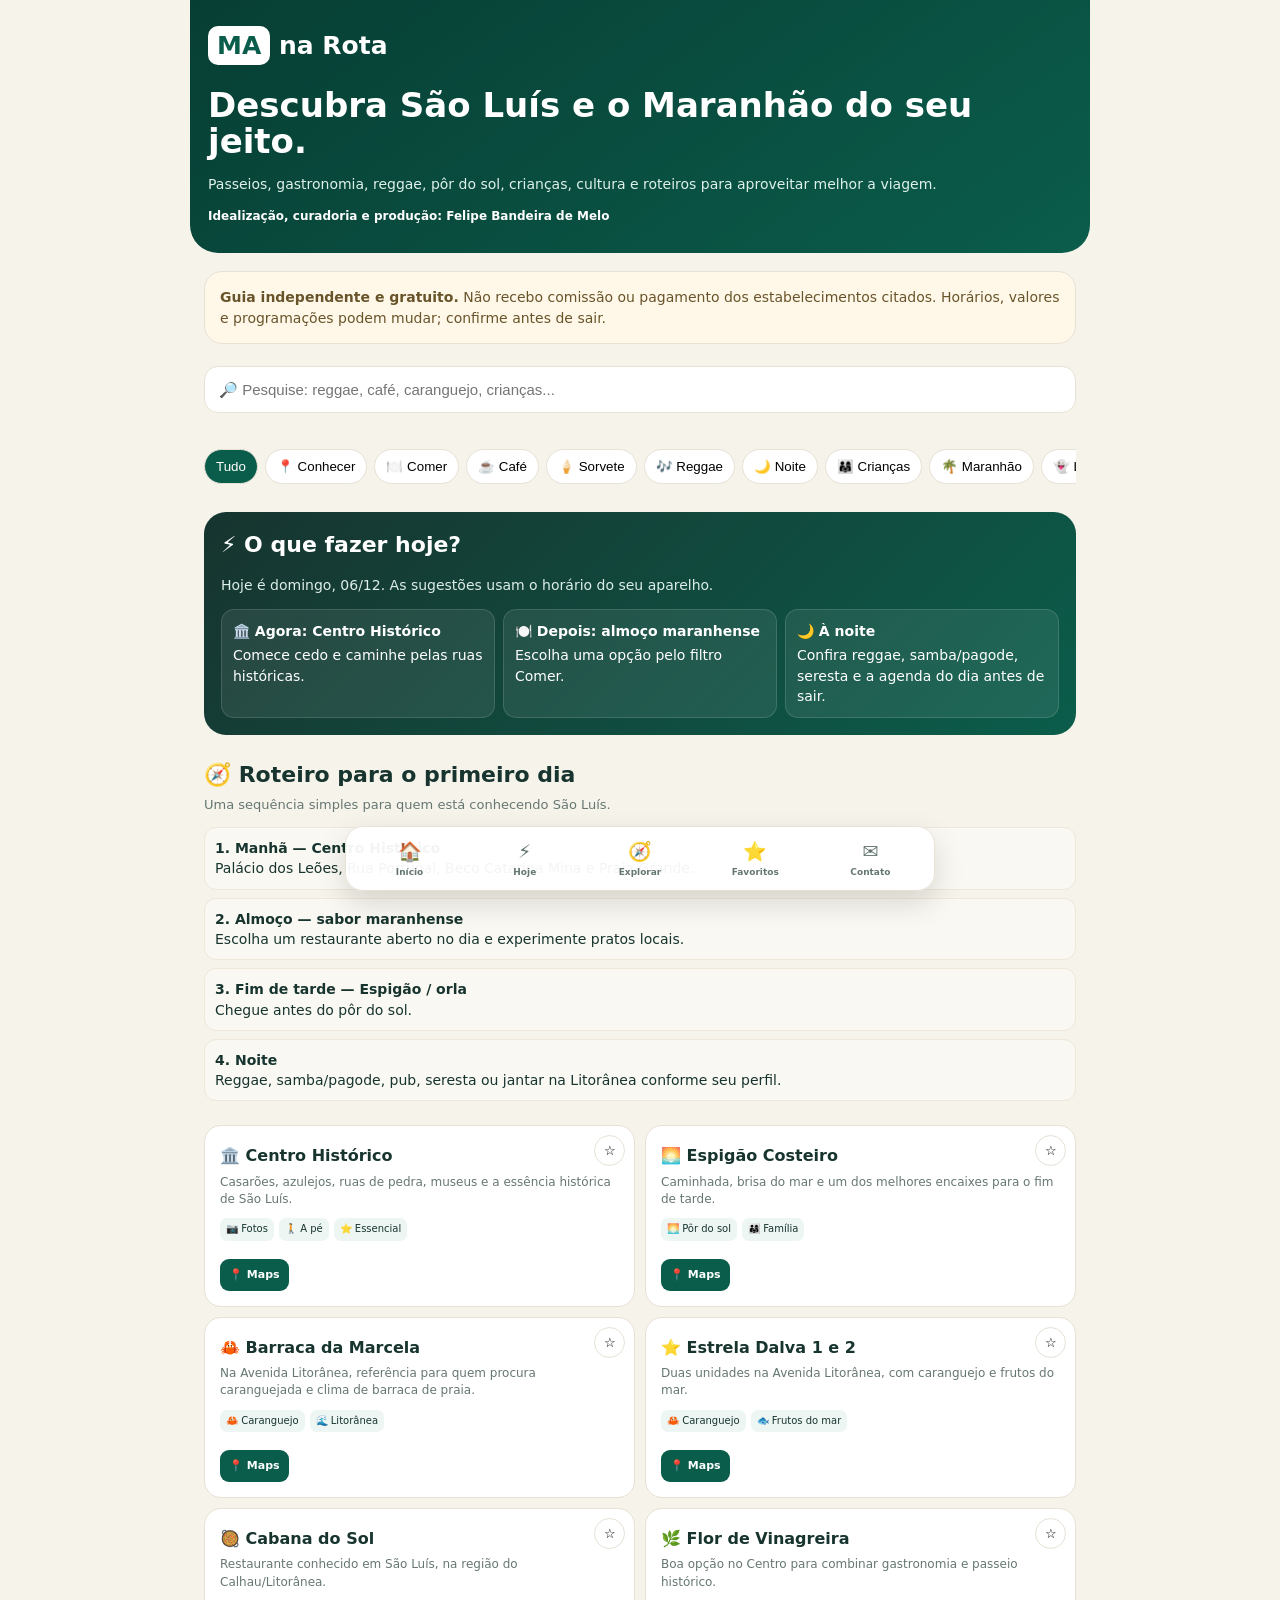
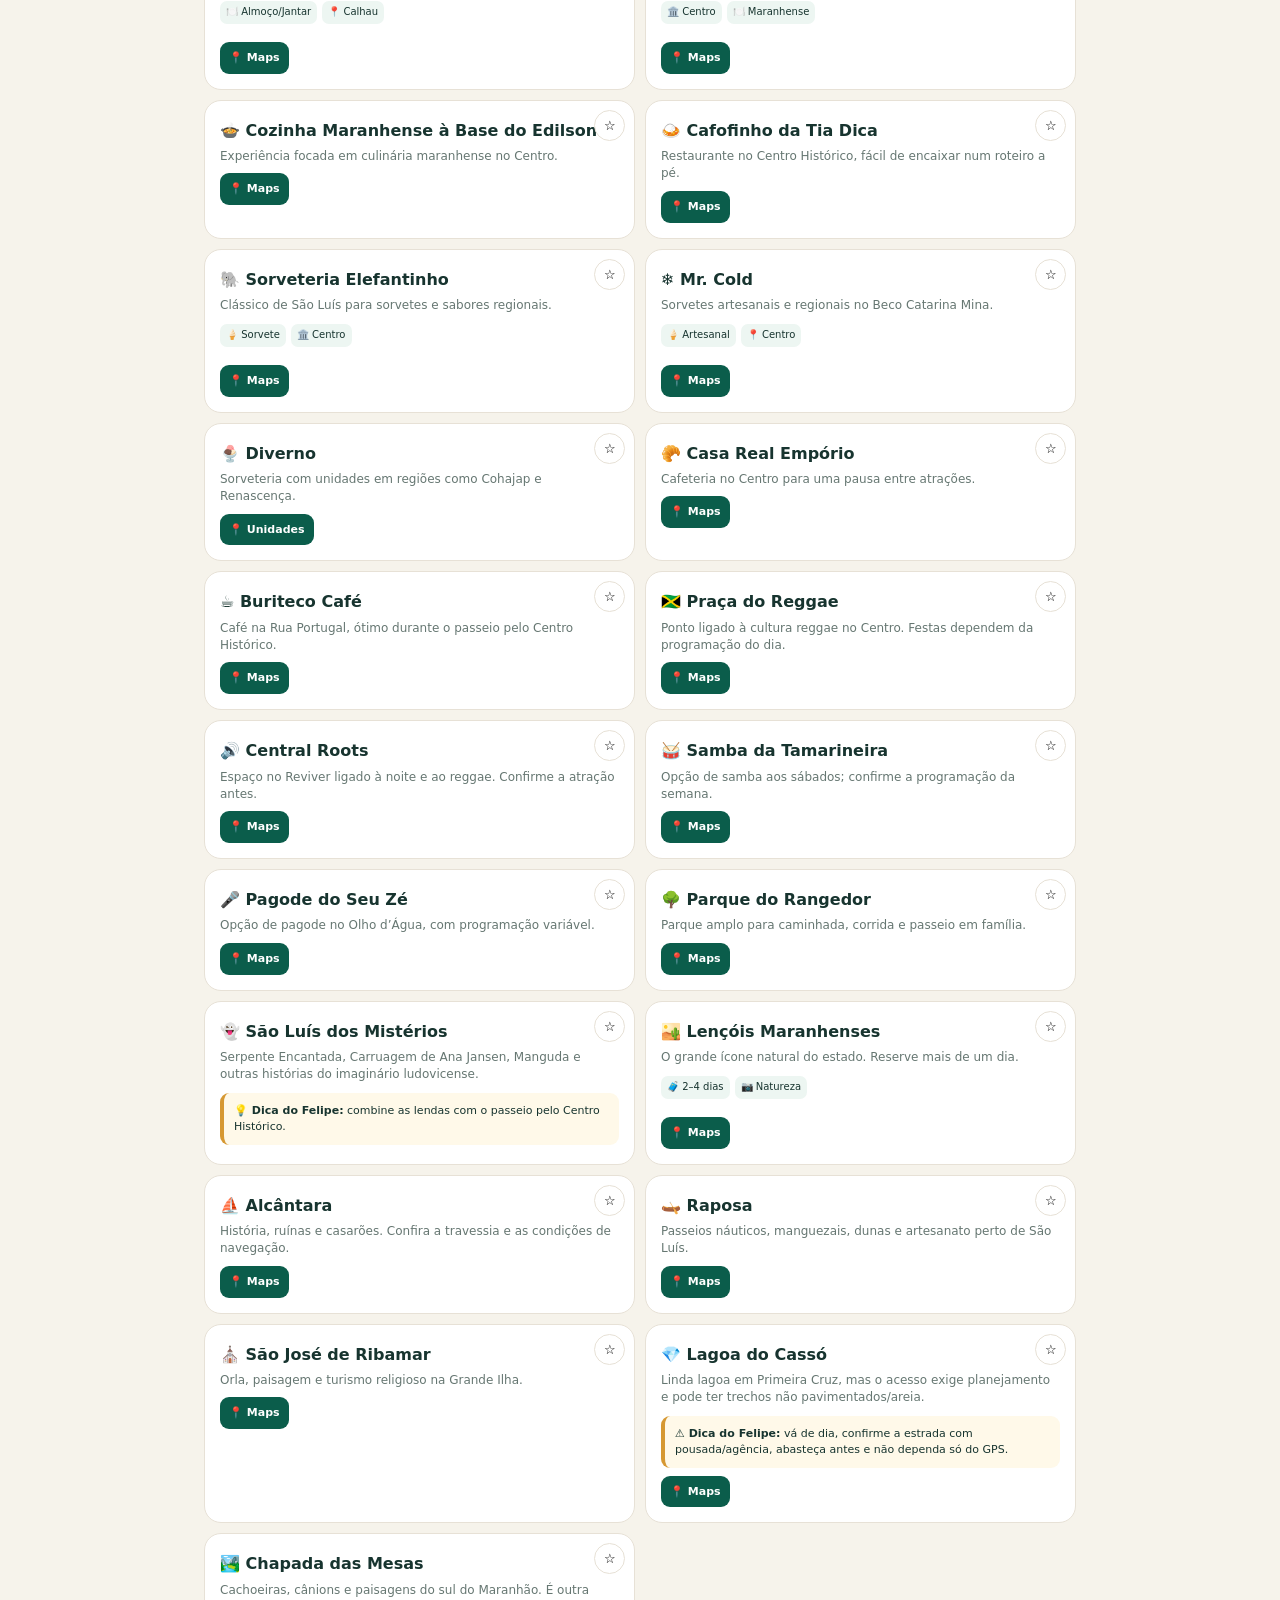
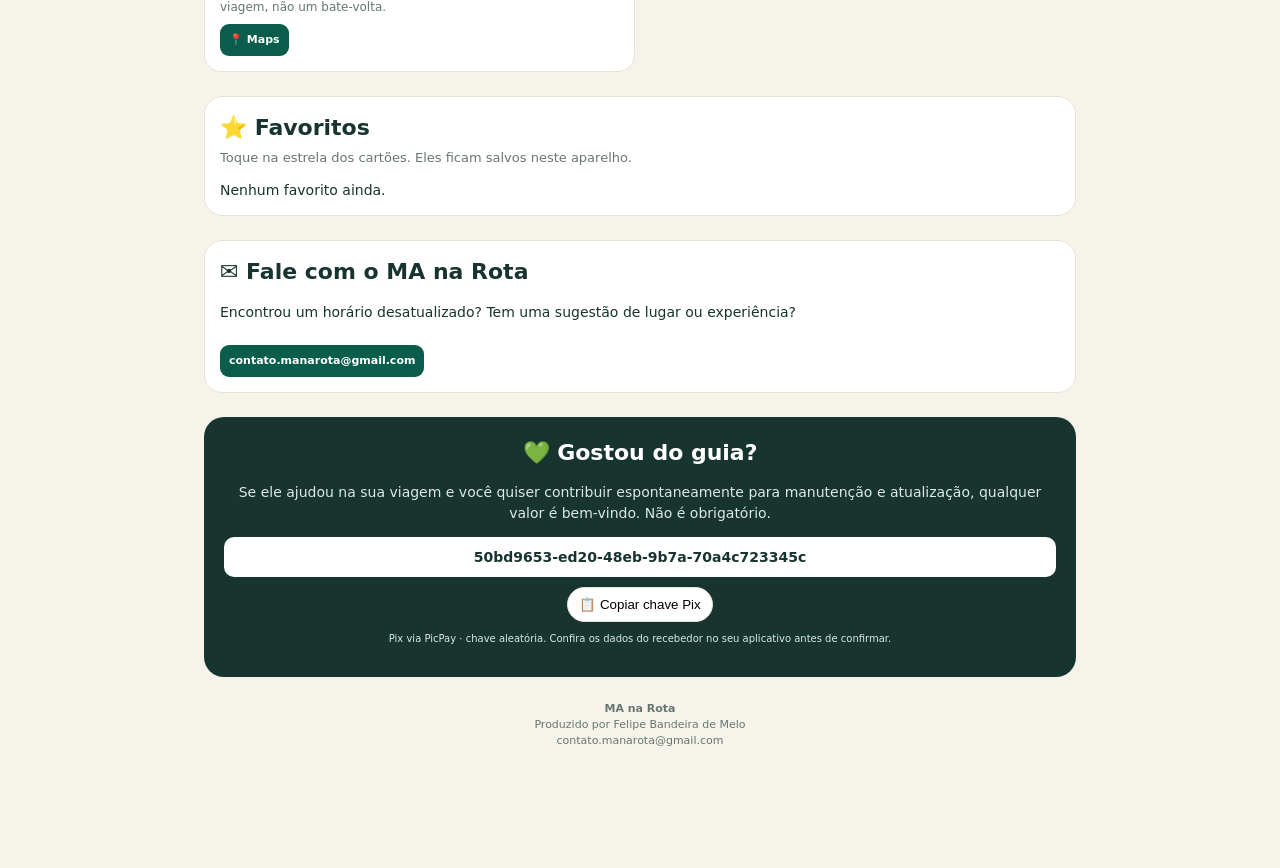
==== index.html @ 36d4ab42 "Publica MA na Rota online" ====
<!doctype html><html lang="pt-BR"><head><meta charset="utf-8"><meta name="viewport" content="width=device-width,initial-scale=1,viewport-fit=cover"><meta name="theme-color" content="#0b5d4b"><title>MA na Rota — São Luís & Maranhão</title><style>:root{--g:#0b5d4b;--d:#17342f;--bg:#f6f3eb;--c:#fff;--m:#667772;--l:#e7e1d6;--a:#d69832}*{box-sizing:border-box}html{scroll-behavior:smooth}body{margin:0;background:var(--bg);color:var(--d);font:14px/1.45 system-ui,-apple-system,Segoe UI,Arial}.w{max-width:900px;margin:auto;padding:0 14px 95px}.hero{margin:0 -14px 18px;padding:28px 18px;color:#fff;background:linear-gradient(145deg,#073e34,var(--g));border-radius:0 0 28px 28px}.logo{font-size:25px;font-weight:900}.logo b{background:#fff;color:var(--g);padding:5px 9px;border-radius:10px}.hero h1{font-size:34px;line-height:1.05;margin:24px 0 9px}.hero p{color:#dff1eb}.by{font-size:12px;margin-top:13px}.notice,.box{background:#fff;border:1px solid var(--l);border-radius:18px;padding:15px;margin:14px 0}.notice{background:#fff8e8;color:#68542a}.search{position:sticky;top:0;z-index:5;background:#f6f3ebed;padding:8px 0;backdrop-filter:blur(8px)}input{width:100%;padding:14px;border:1px solid var(--l);border-radius:14px;font-size:15px}.chips{display:flex;gap:7px;overflow:auto;padding:4px 0}.chip{border:1px solid var(--l);background:#fff;padding:9px 11px;border-radius:999px;white-space:nowrap}.chip.on{background:var(--g);color:#fff}.sec{margin:24px 0}.sec h2{margin:0 0 5px;font-size:22px}.sub{color:var(--m);font-size:13px;margin:0 0 12px}.grid{display:grid;grid-template-columns:repeat(2,1fr);gap:10px}.card{background:#fff;border:1px solid var(--l);border-radius:17px;padding:15px;position:relative}.card h3{font-size:16px;margin:3px 0 6px}.card p{color:var(--m);font-size:12px;margin:0}.meta{display:flex;gap:5px;flex-wrap:wrap;margin:10px 0}.meta span{font-size:10px;background:#edf6f2;padding:4px 6px;border-radius:7px}.btn{display:inline-block;background:var(--g);color:#fff;text-decoration:none;padding:8px 9px;border-radius:9px;font-size:11px;font-weight:800;margin-top:8px}.tip{border-left:4px solid var(--a);background:#fff9e9;padding:10px;border-radius:9px;font-size:11px;margin-top:9px}.today{background:linear-gradient(135deg,var(--d),var(--g));color:#fff;border-radius:22px;padding:17px}.today p{color:#dceee8}.now{display:grid;grid-template-columns:repeat(3,1fr);gap:8px}.now div{background:#ffffff14;border:1px solid #ffffff22;border-radius:13px;padding:11px}.now b{display:block;margin-bottom:4px}.route{display:grid;gap:8px}.step{background:#faf8f2;border:1px solid #eee7da;border-radius:12px;padding:10px}.fav{position:absolute;right:9px;top:9px;border:1px solid var(--l);background:#fff;border-radius:50%;width:31px;height:31px}.support{background:var(--d);color:#fff;border-radius:20px;padding:20px;text-align:center}.support p{color:#dce9e5}.pix{background:#fff;color:var(--d);padding:10px;border-radius:10px;word-break:break-all;font-weight:800}.nav{position:fixed;z-index:20;bottom:9px;left:50%;transform:translateX(-50%);width:min(94%,590px);display:grid;grid-template-columns:repeat(5,1fr);background:#fffffff2;border:1px solid var(--l);border-radius:18px;padding:6px;box-shadow:0 12px 30px #0002}.nav a{text-align:center;text-decoration:none;color:var(--m);font-size:9px;font-weight:800;padding:5px}.nav b{display:block;font-size:19px}.hide{display:none!important}@media(max-width:650px){.grid,.now{grid-template-columns:1fr}.hero h1{font-size:30px}}</style></head><body><div class="w"><header class="hero" id="inicio"><div class="logo"><b>MA</b> na Rota</div><h1>Descubra São Luís e o Maranhão do seu jeito.</h1><p>Passeios, gastronomia, reggae, pôr do sol, crianças, cultura e roteiros para aproveitar melhor a viagem.</p><div class="by"><strong>Idealização, curadoria e produção: Felipe Bandeira de Melo</strong></div></header><div class="notice"><strong>Guia independente e gratuito.</strong> Não recebo comissão ou pagamento dos estabelecimentos citados. Horários, valores e programações podem mudar; confirme antes de sair.</div><div class="search"><input id="q" placeholder="🔎 Pesquise: reggae, café, caranguejo, crianças..."></div><section class="sec"><div class="chips" id="chips"><button class="chip on" data-f="all">Tudo</button><button class="chip" data-f="turismo">📍 Conhecer</button><button class="chip" data-f="comer">🍽️ Comer</button><button class="chip" data-f="cafe">☕ Café</button><button class="chip" data-f="sorvete">🍦 Sorvete</button><button class="chip" data-f="reggae">🎶 Reggae</button><button class="chip" data-f="noite">🌙 Noite</button><button class="chip" data-f="criancas">👨‍👩‍👧 Crianças</button><button class="chip" data-f="maranhao">🌴 Maranhão</button><button class="chip" data-f="lendas">👻 Lendas</button></div></section><section class="sec today" id="hoje"><h2>⚡ O que fazer hoje?</h2><p id="todayText"></p><div class="now"><div><b id="n1"></b><span id="t1"></span></div><div><b id="n2"></b><span id="t2"></span></div><div><b>🌙 À noite</b><span>Confira reggae, samba/pagode, seresta e a agenda do dia antes de sair.</span></div></div></section><section class="sec" id="roteiros"><h2>🧭 Roteiro para o primeiro dia</h2><p class="sub">Uma sequência simples para quem está conhecendo São Luís.</p><div class="route"><div class="step"><b>1. Manhã — Centro Histórico</b><br>Palácio dos Leões, Rua Portugal, Beco Catarina Mina e Praia Grande.</div><div class="step"><b>2. Almoço — sabor maranhense</b><br>Escolha um restaurante aberto no dia e experimente pratos locais.</div><div class="step"><b>3. Fim de tarde — Espigão / orla</b><br>Chegue antes do pôr do sol.</div><div class="step"><b>4. Noite</b><br>Reggae, samba/pagode, pub, seresta ou jantar na Litorânea conforme seu perfil.</div></div></section><main class="grid" id="cards"><article class="card item" data-tags="turismo centro historia cultura"><button class="fav">☆</button><h3>🏛️ Centro Histórico</h3><p>Casarões, azulejos, ruas de pedra, museus e a essência histórica de São Luís.</p><div class="meta"><span>📷 Fotos</span><span>🚶 A pé</span><span>⭐ Essencial</span></div><a class="btn" href="https://www.google.com/maps/search/?api=1&query=Centro+Historico+Sao+Luis+MA" target="_blank">📍 Maps</a></article><article class="card item" data-tags="turismo por-do-sol criancas"><button class="fav">☆</button><h3>🌅 Espigão Costeiro</h3><p>Caminhada, brisa do mar e um dos melhores encaixes para o fim de tarde.</p><div class="meta"><span>🌅 Pôr do sol</span><span>👨‍👩‍👧 Família</span></div><a class="btn" href="https://www.google.com/maps/search/?api=1&query=Espigao+Costeiro+Sao+Luis+MA" target="_blank">📍 Maps</a></article><article class="card item" data-tags="comer caranguejo"><button class="fav">☆</button><h3>🦀 Barraca da Marcela</h3><p>Na Avenida Litorânea, referência para quem procura caranguejada e clima de barraca de praia.</p><div class="meta"><span>🦀 Caranguejo</span><span>🌊 Litorânea</span></div><a class="btn" href="https://www.google.com/maps/search/?api=1&query=Barraca+da+Marcela+Sao+Luis+MA" target="_blank">📍 Maps</a></article><article class="card item" data-tags="comer caranguejo"><button class="fav">☆</button><h3>⭐ Estrela Dalva 1 e 2</h3><p>Duas unidades na Avenida Litorânea, com caranguejo e frutos do mar.</p><div class="meta"><span>🦀 Caranguejo</span><span>🐟 Frutos do mar</span></div><a class="btn" href="https://www.google.com/maps/search/?api=1&query=Estrela+Dalva+Avenida+Litoranea+Sao+Luis+MA" target="_blank">📍 Maps</a></article><article class="card item" data-tags="comer restaurante"><button class="fav">☆</button><h3>🥘 Cabana do Sol</h3><p>Restaurante conhecido em São Luís, na região do Calhau/Litorânea.</p><div class="meta"><span>🍽️ Almoço/Jantar</span><span>📍 Calhau</span></div><a class="btn" href="https://www.google.com/maps/search/?api=1&query=Cabana+do+Sol+Sao+Luis+MA" target="_blank">📍 Maps</a></article><article class="card item" data-tags="comer restaurante centro"><button class="fav">☆</button><h3>🌿 Flor de Vinagreira</h3><p>Boa opção no Centro para combinar gastronomia e passeio histórico.</p><div class="meta"><span>🏛️ Centro</span><span>🍽️ Maranhense</span></div><a class="btn" href="https://www.google.com/maps/search/?api=1&query=Flor+de+Vinagreira+Sao+Luis+MA" target="_blank">📍 Maps</a></article><article class="card item" data-tags="comer restaurante centro"><button class="fav">☆</button><h3>🍲 Cozinha Maranhense à Base do Edilson</h3><p>Experiência focada em culinária maranhense no Centro.</p><a class="btn" href="https://www.google.com/maps/search/?api=1&query=Cozinha+Maranhense+a+Base+do+Edilson+Sao+Luis" target="_blank">📍 Maps</a></article><article class="card item" data-tags="comer restaurante centro"><button class="fav">☆</button><h3>🍛 Cafofinho da Tia Dica</h3><p>Restaurante no Centro Histórico, fácil de encaixar num roteiro a pé.</p><a class="btn" href="https://www.google.com/maps/search/?api=1&query=Cafofinho+da+Tia+Dica+Sao+Luis" target="_blank">📍 Maps</a></article><article class="card item" data-tags="sorvete comer centro"><button class="fav">☆</button><h3>🐘 Sorveteria Elefantinho</h3><p>Clássico de São Luís para sorvetes e sabores regionais.</p><div class="meta"><span>🍦 Sorvete</span><span>🏛️ Centro</span></div><a class="btn" href="https://www.google.com/maps/search/?api=1&query=Sorveteria+Elefantinho+Sao+Luis+MA" target="_blank">📍 Maps</a></article><article class="card item" data-tags="sorvete comer centro"><button class="fav">☆</button><h3>❄️ Mr. Cold</h3><p>Sorvetes artesanais e regionais no Beco Catarina Mina.</p><div class="meta"><span>🍦 Artesanal</span><span>📍 Centro</span></div><a class="btn" href="https://www.google.com/maps/search/?api=1&query=Mr+Cold+Beco+Catarina+Mina+Sao+Luis" target="_blank">📍 Maps</a></article><article class="card item" data-tags="sorvete comer"><button class="fav">☆</button><h3>🍨 Diverno</h3><p>Sorveteria com unidades em regiões como Cohajap e Renascença.</p><a class="btn" href="https://www.google.com/maps/search/?api=1&query=Diverno+Sorveteria+Sao+Luis+MA" target="_blank">📍 Unidades</a></article><article class="card item" data-tags="cafe comer centro"><button class="fav">☆</button><h3>🥐 Casa Real Empório</h3><p>Cafeteria no Centro para uma pausa entre atrações.</p><a class="btn" href="https://www.google.com/maps/search/?api=1&query=Casa+Real+Emporio+Sao+Luis+MA" target="_blank">📍 Maps</a></article><article class="card item" data-tags="cafe comer centro"><button class="fav">☆</button><h3>☕ Buriteco Café</h3><p>Café na Rua Portugal, ótimo durante o passeio pelo Centro Histórico.</p><a class="btn" href="https://www.google.com/maps/search/?api=1&query=Buriteco+Cafe+Sao+Luis+MA" target="_blank">📍 Maps</a></article><article class="card item" data-tags="reggae noite centro"><button class="fav">☆</button><h3>🇯🇲 Praça do Reggae</h3><p>Ponto ligado à cultura reggae no Centro. Festas dependem da programação do dia.</p><a class="btn" href="https://www.google.com/maps/search/?api=1&query=Praca+do+Reggae+Sao+Luis+MA" target="_blank">📍 Maps</a></article><article class="card item" data-tags="reggae noite"><button class="fav">☆</button><h3>🔊 Central Roots</h3><p>Espaço no Reviver ligado à noite e ao reggae. Confirme a atração antes.</p><a class="btn" href="https://www.google.com/maps/search/?api=1&query=Central+Roots+Sao+Luis+MA" target="_blank">📍 Maps</a></article><article class="card item" data-tags="noite samba pagode"><button class="fav">☆</button><h3>🥁 Samba da Tamarineira</h3><p>Opção de samba aos sábados; confirme a programação da semana.</p><a class="btn" href="https://www.google.com/maps/search/?api=1&query=Samba+da+Tamarineira+Sao+Luis" target="_blank">📍 Maps</a></article><article class="card item" data-tags="noite pagode"><button class="fav">☆</button><h3>🎤 Pagode do Seu Zé</h3><p>Opção de pagode no Olho d’Água, com programação variável.</p><a class="btn" href="https://www.google.com/maps/search/?api=1&query=Pagode+do+Seu+Ze+Sao+Luis+MA" target="_blank">📍 Maps</a></article><article class="card item" data-tags="criancas turismo"><button class="fav">☆</button><h3>🌳 Parque do Rangedor</h3><p>Parque amplo para caminhada, corrida e passeio em família.</p><a class="btn" href="https://www.google.com/maps/search/?api=1&query=Parque+do+Rangedor+Sao+Luis+MA" target="_blank">📍 Maps</a></article><article class="card item" data-tags="lendas turismo"><button class="fav">☆</button><h3>👻 São Luís dos Mistérios</h3><p>Serpente Encantada, Carruagem de Ana Jansen, Manguda e outras histórias do imaginário ludovicense.</p><div class="tip"><b>💡 Dica do Felipe:</b> combine as lendas com o passeio pelo Centro Histórico.</div></article><article class="card item" data-tags="maranhao"><button class="fav">☆</button><h3>🏜️ Lençóis Maranhenses</h3><p>O grande ícone natural do estado. Reserve mais de um dia.</p><div class="meta"><span>🧳 2–4 dias</span><span>📷 Natureza</span></div><a class="btn" href="https://www.google.com/maps/search/?api=1&query=Parque+Nacional+dos+Lencois+Maranhenses" target="_blank">📍 Maps</a></article><article class="card item" data-tags="maranhao"><button class="fav">☆</button><h3>⛵ Alcântara</h3><p>História, ruínas e casarões. Confira a travessia e as condições de navegação.</p><a class="btn" href="https://www.google.com/maps/search/?api=1&query=Alcantara+Maranhao" target="_blank">📍 Maps</a></article><article class="card item" data-tags="maranhao"><button class="fav">☆</button><h3>🛶 Raposa</h3><p>Passeios náuticos, manguezais, dunas e artesanato perto de São Luís.</p><a class="btn" href="https://www.google.com/maps/search/?api=1&query=Raposa+Maranhao" target="_blank">📍 Maps</a></article><article class="card item" data-tags="maranhao"><button class="fav">☆</button><h3>⛪ São José de Ribamar</h3><p>Orla, paisagem e turismo religioso na Grande Ilha.</p><a class="btn" href="https://www.google.com/maps/search/?api=1&query=Sao+Jose+de+Ribamar+MA" target="_blank">📍 Maps</a></article><article class="card item" data-tags="maranhao"><button class="fav">☆</button><h3>💎 Lagoa do Cassó</h3><p>Linda lagoa em Primeira Cruz, mas o acesso exige planejamento e pode ter trechos não pavimentados/areia.</p><div class="tip"><b>⚠️ Dica do Felipe:</b> vá de dia, confirme a estrada com pousada/agência, abasteça antes e não dependa só do GPS.</div><a class="btn" href="https://www.google.com/maps/search/?api=1&query=Lagoa+do+Casso+Primeira+Cruz+Maranhao" target="_blank">📍 Maps</a></article><article class="card item" data-tags="maranhao"><button class="fav">☆</button><h3>🏞️ Chapada das Mesas</h3><p>Cachoeiras, cânions e paisagens do sul do Maranhão. É outra viagem, não um bate-volta.</p><a class="btn" href="https://www.google.com/maps/search/?api=1&query=Chapada+das+Mesas+Maranhao" target="_blank">📍 Maps</a></article></main><section class="sec" id="favoritos"><div class="box"><h2>⭐ Favoritos</h2><p class="sub">Toque na estrela dos cartões. Eles ficam salvos neste aparelho.</p><div id="favList"></div></div></section><section class="sec" id="contato"><div class="box"><h2>✉️ Fale com o MA na Rota</h2><p>Encontrou um horário desatualizado? Tem uma sugestão de lugar ou experiência?</p><a class="btn" href="mailto:contato.manarota@gmail.com?subject=Sugestao%20MA%20na%20Rota">contato.manarota@gmail.com</a></div></section><section class="sec" id="apoie"><div class="support"><h2>💚 Gostou do guia?</h2><p>Se ele ajudou na sua viagem e você quiser contribuir espontaneamente para manutenção e atualização, qualquer valor é bem-vindo. Não é obrigatório.</p><div class="pix" id="pix">50bd9653-ed20-48eb-9b7a-70a4c723345c</div><button class="chip" id="copy" style="margin-top:10px">📋 Copiar chave Pix</button><p style="font-size:10px">Pix via PicPay · chave aleatória. Confira os dados do recebedor no seu aplicativo antes de confirmar.</p></div></section><footer class="sec" style="text-align:center;color:var(--m);font-size:11px"><strong>MA na Rota</strong><br>Produzido por Felipe Bandeira de Melo<br>contato.manarota@gmail.com</footer></div><nav class="nav"><a href="#inicio"><b>🏠</b>Início</a><a href="#hoje"><b>⚡</b>Hoje</a><a href="#cards"><b>🧭</b>Explorar</a><a href="#favoritos"><b>⭐</b>Favoritos</a><a href="#contato"><b>✉️</b>Contato</a></nav><script>const cards=[...document.querySelectorAll('.item')],q=document.getElementById('q'),chips=[...document.querySelectorAll('.chip[data-f]')];let f='all';const norm=s=>(s||'').normalize('NFD').replace(/[\u0300-\u036f]/g,'').toLowerCase();function filter(){let x=norm(q.value);cards.forEach(c=>c.classList.toggle('hide',!( (!x||norm(c.innerText+' '+c.dataset.tags).includes(x))&&(f==='all'||norm(c.dataset.tags).includes(norm(f))) )))}q.oninput=filter;chips.forEach(b=>b.onclick=()=>{chips.forEach(x=>x.classList.remove('on'));b.classList.add('on');f=b.dataset.f;filter()});const d=new Date(),h=d.getHours();document.getElementById('todayText').textContent='Hoje é '+d.toLocaleDateString('pt-BR',{weekday:'long',day:'2-digit',month:'2-digit'})+'. As sugestões usam o horário do seu aparelho.';let a,b,c,e;if(h<12){a='🏛️ Agora: Centro Histórico';b='Comece cedo e caminhe pelas ruas históricas.';c='🍽️ Depois: almoço maranhense';e='Escolha uma opção pelo filtro Comer.'}else if(h<17){a='🍽️ Agora: sabores do Maranhão';b='Almoço, café ou sorvete antes do fim de tarde.';c='🌅 Depois: pôr do sol';e='Espigão e orla são boas escolhas.'}else{a='🌅 Agora: fim de tarde';b='Pôr do sol e caminhada antes do jantar.';c='🌙 Depois: noite';e='Confira reggae, samba, seresta ou jantar.'}n1.textContent=a;t1.textContent=b;n2.textContent=c;t2.textContent=e;const KEY='manarota-favs';function favs(){try{return JSON.parse(localStorage.getItem(KEY)||'[]')}catch(e){return[]}}function render(){let fs=favs();cards.forEach(c=>{let n=c.querySelector('h3').textContent,bt=c.querySelector('.fav');bt.textContent=fs.includes(n)?'★':'☆';bt.onclick=()=>{let z=favs();z=z.includes(n)?z.filter(x=>x!==n):[...z,n];localStorage.setItem(KEY,JSON.stringify(z));render()}});favList.innerHTML=fs.length?fs.map(x=>'<div class="step">⭐ '+x+'</div>').join(''):'Nenhum favorito ainda.'}render();copy.onclick=async()=>{try{await navigator.clipboard.writeText(pix.textContent);copy.textContent='✅ Chave copiada';setTimeout(()=>copy.textContent='📋 Copiar chave Pix',1500)}catch(e){prompt('Copie a chave:',pix.textContent)}};</script></body></html>
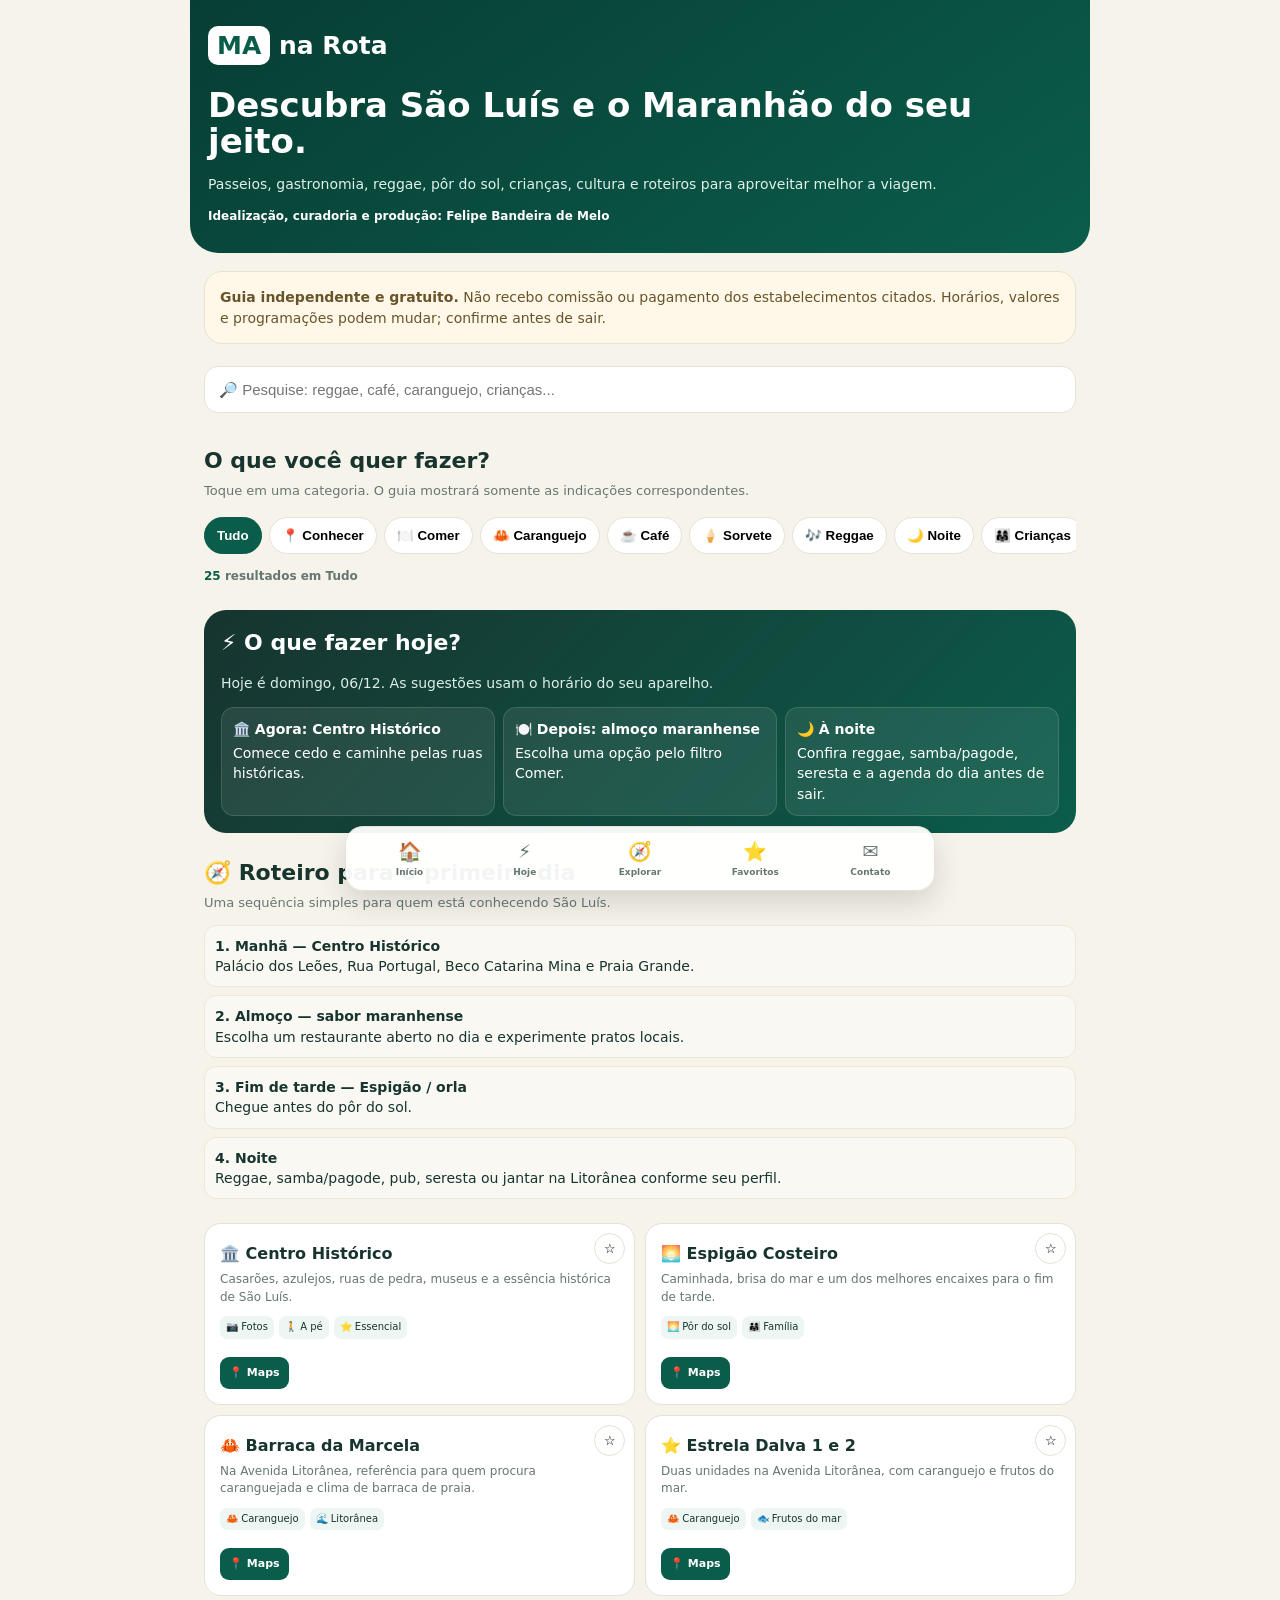
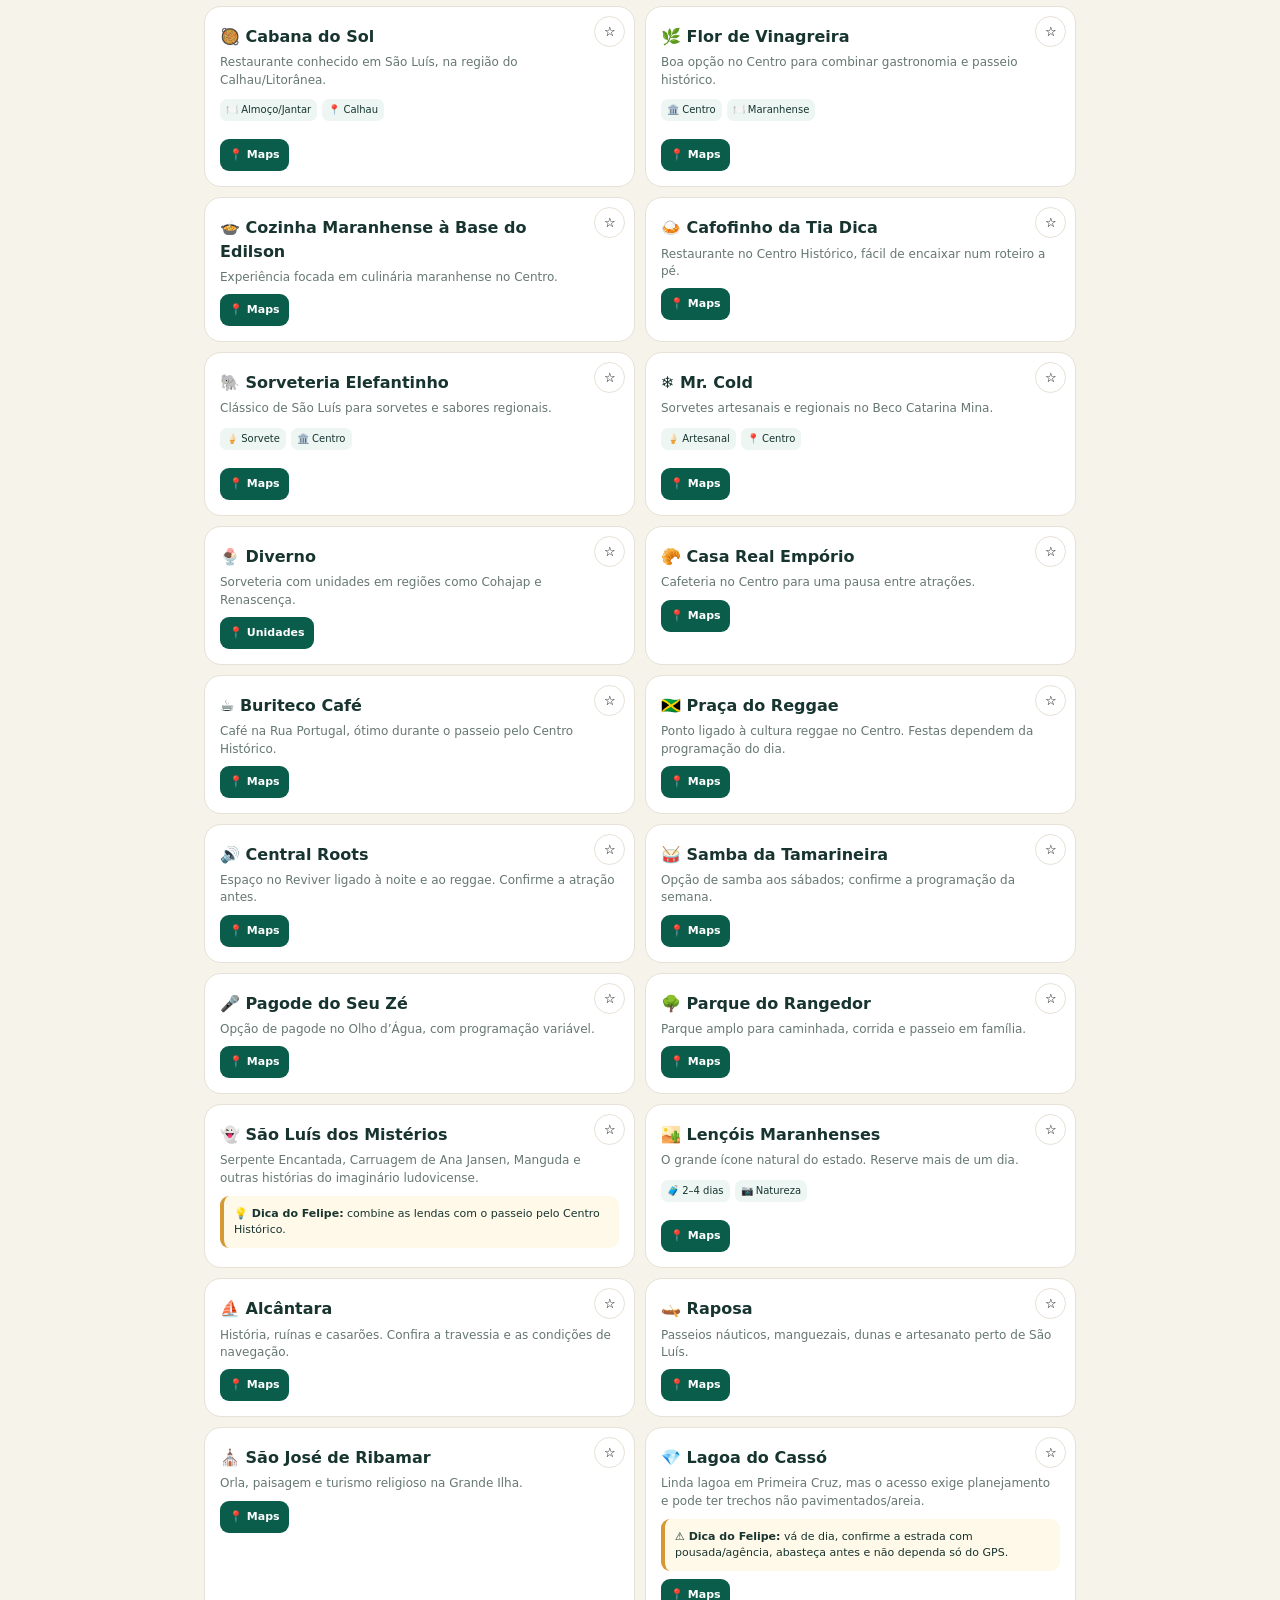
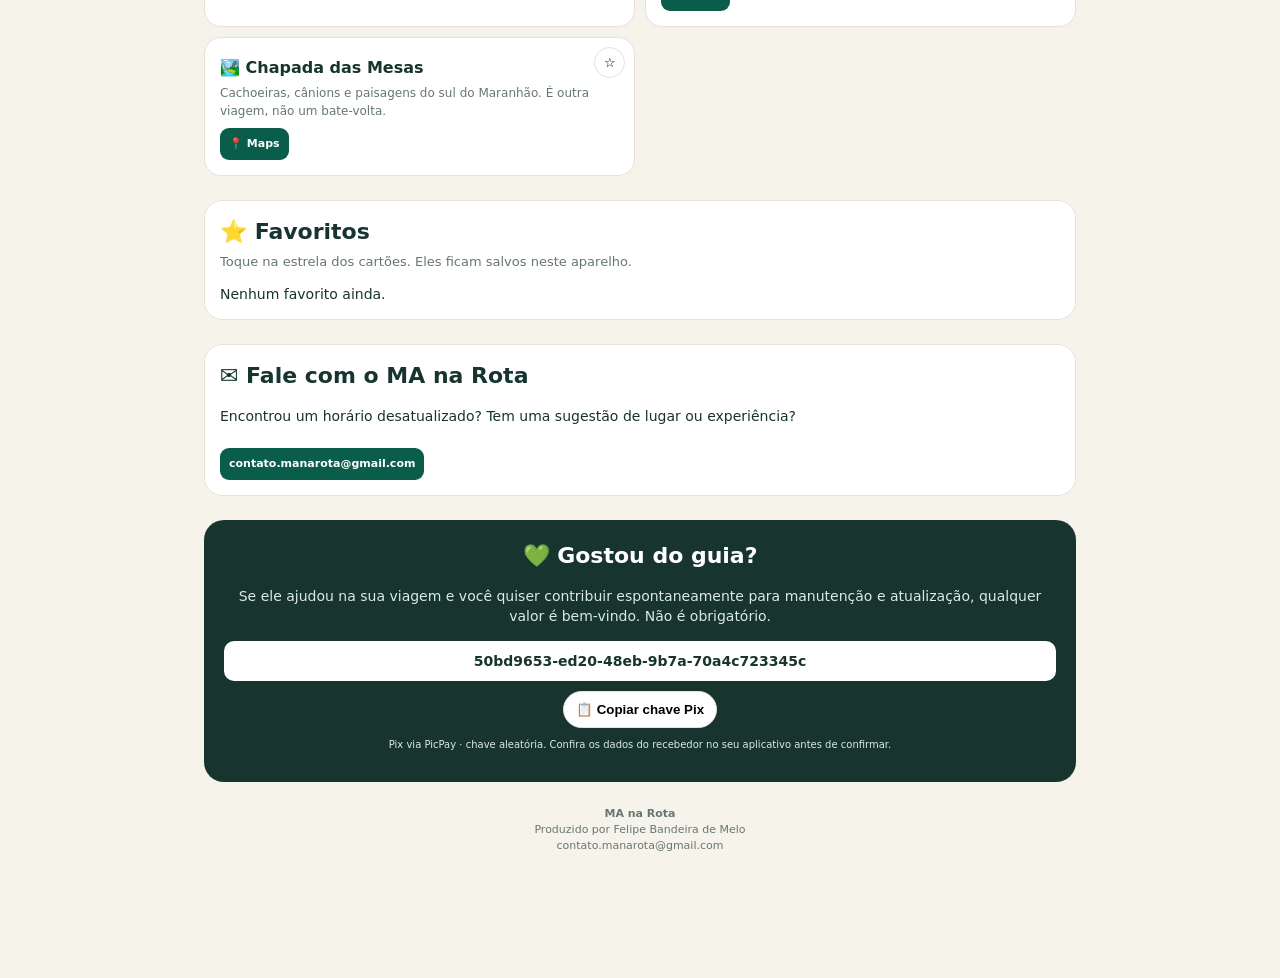
==== commit dfa2484f: "Corrige filtros e interação das categorias" ====
--- a/index.html
+++ b/index.html
@@ -1 +1 @@
-<!doctype html><html lang="pt-BR"><head><meta charset="utf-8"><meta name="viewport" content="width=device-width,initial-scale=1,viewport-fit=cover"><meta name="theme-color" content="#0b5d4b"><title>MA na Rota — São Luís & Maranhão</title><style>:root{--g:#0b5d4b;--d:#17342f;--bg:#f6f3eb;--c:#fff;--m:#667772;--l:#e7e1d6;--a:#d69832}*{box-sizing:border-box}html{scroll-behavior:smooth}body{margin:0;background:var(--bg);color:var(--d);font:14px/1.45 system-ui,-apple-system,Segoe UI,Arial}.w{max-width:900px;margin:auto;padding:0 14px 95px}.hero{margin:0 -14px 18px;padding:28px 18px;color:#fff;background:linear-gradient(145deg,#073e34,var(--g));border-radius:0 0 28px 28px}.logo{font-size:25px;font-weight:900}.logo b{background:#fff;color:var(--g);padding:5px 9px;border-radius:10px}.hero h1{font-size:34px;line-height:1.05;margin:24px 0 9px}.hero p{color:#dff1eb}.by{font-size:12px;margin-top:13px}.notice,.box{background:#fff;border:1px solid var(--l);border-radius:18px;padding:15px;margin:14px 0}.notice{background:#fff8e8;color:#68542a}.search{position:sticky;top:0;z-index:5;background:#f6f3ebed;padding:8px 0;backdrop-filter:blur(8px)}input{width:100%;padding:14px;border:1px solid var(--l);border-radius:14px;font-size:15px}.chips{display:flex;gap:7px;overflow:auto;padding:4px 0}.chip{border:1px solid var(--l);background:#fff;padding:9px 11px;border-radius:999px;white-space:nowrap}.chip.on{background:var(--g);color:#fff}.sec{margin:24px 0}.sec h2{margin:0 0 5px;font-size:22px}.sub{color:var(--m);font-size:13px;margin:0 0 12px}.grid{display:grid;grid-template-columns:repeat(2,1fr);gap:10px}.card{background:#fff;border:1px solid var(--l);border-radius:17px;padding:15px;position:relative}.card h3{font-size:16px;margin:3px 0 6px}.card p{color:var(--m);font-size:12px;margin:0}.meta{display:flex;gap:5px;flex-wrap:wrap;margin:10px 0}.meta span{font-size:10px;background:#edf6f2;padding:4px 6px;border-radius:7px}.btn{display:inline-block;background:var(--g);color:#fff;text-decoration:none;padding:8px 9px;border-radius:9px;font-size:11px;font-weight:800;margin-top:8px}.tip{border-left:4px solid var(--a);background:#fff9e9;padding:10px;border-radius:9px;font-size:11px;margin-top:9px}.today{background:linear-gradient(135deg,var(--d),var(--g));color:#fff;border-radius:22px;padding:17px}.today p{color:#dceee8}.now{display:grid;grid-template-columns:repeat(3,1fr);gap:8px}.now div{background:#ffffff14;border:1px solid #ffffff22;border-radius:13px;padding:11px}.now b{display:block;margin-bottom:4px}.route{display:grid;gap:8px}.step{background:#faf8f2;border:1px solid #eee7da;border-radius:12px;padding:10px}.fav{position:absolute;right:9px;top:9px;border:1px solid var(--l);background:#fff;border-radius:50%;width:31px;height:31px}.support{background:var(--d);color:#fff;border-radius:20px;padding:20px;text-align:center}.support p{color:#dce9e5}.pix{background:#fff;color:var(--d);padding:10px;border-radius:10px;word-break:break-all;font-weight:800}.nav{position:fixed;z-index:20;bottom:9px;left:50%;transform:translateX(-50%);width:min(94%,590px);display:grid;grid-template-columns:repeat(5,1fr);background:#fffffff2;border:1px solid var(--l);border-radius:18px;padding:6px;box-shadow:0 12px 30px #0002}.nav a{text-align:center;text-decoration:none;color:var(--m);font-size:9px;font-weight:800;padding:5px}.nav b{display:block;font-size:19px}.hide{display:none!important}@media(max-width:650px){.grid,.now{grid-template-columns:1fr}.hero h1{font-size:30px}}</style></head><body><div class="w"><header class="hero" id="inicio"><div class="logo"><b>MA</b> na Rota</div><h1>Descubra São Luís e o Maranhão do seu jeito.</h1><p>Passeios, gastronomia, reggae, pôr do sol, crianças, cultura e roteiros para aproveitar melhor a viagem.</p><div class="by"><strong>Idealização, curadoria e produção: Felipe Bandeira de Melo</strong></div></header><div class="notice"><strong>Guia independente e gratuito.</strong> Não recebo comissão ou pagamento dos estabelecimentos citados. Horários, valores e programações podem mudar; confirme antes de sair.</div><div class="search"><input id="q" placeholder="🔎 Pesquise: reggae, café, caranguejo, crianças..."></div><section class="sec"><div class="chips" id="chips"><button class="chip on" data-f="all">Tudo</button><button class="chip" data-f="turismo">📍 Conhecer</button><button class="chip" data-f="comer">🍽️ Comer</button><button class="chip" data-f="cafe">☕ Café</button><button class="chip" data-f="sorvete">🍦 Sorvete</button><button class="chip" data-f="reggae">🎶 Reggae</button><button class="chip" data-f="noite">🌙 Noite</button><button class="chip" data-f="criancas">👨‍👩‍👧 Crianças</button><button class="chip" data-f="maranhao">🌴 Maranhão</button><button class="chip" data-f="lendas">👻 Lendas</button></div></section><section class="sec today" id="hoje"><h2>⚡ O que fazer hoje?</h2><p id="todayText"></p><div class="now"><div><b id="n1"></b><span id="t1"></span></div><div><b id="n2"></b><span id="t2"></span></div><div><b>🌙 À noite</b><span>Confira reggae, samba/pagode, seresta e a agenda do dia antes de sair.</span></div></div></section><section class="sec" id="roteiros"><h2>🧭 Roteiro para o primeiro dia</h2><p class="sub">Uma sequência simples para quem está conhecendo São Luís.</p><div class="route"><div class="step"><b>1. Manhã — Centro Histórico</b><br>Palácio dos Leões, Rua Portugal, Beco Catarina Mina e Praia Grande.</div><div class="step"><b>2. Almoço — sabor maranhense</b><br>Escolha um restaurante aberto no dia e experimente pratos locais.</div><div class="step"><b>3. Fim de tarde — Espigão / orla</b><br>Chegue antes do pôr do sol.</div><div class="step"><b>4. Noite</b><br>Reggae, samba/pagode, pub, seresta ou jantar na Litorânea conforme seu perfil.</div></div></section><main class="grid" id="cards"><article class="card item" data-tags="turismo centro historia cultura"><button class="fav">☆</button><h3>🏛️ Centro Histórico</h3><p>Casarões, azulejos, ruas de pedra, museus e a essência histórica de São Luís.</p><div class="meta"><span>📷 Fotos</span><span>🚶 A pé</span><span>⭐ Essencial</span></div><a class="btn" href="https://www.google.com/maps/search/?api=1&query=Centro+Historico+Sao+Luis+MA" target="_blank">📍 Maps</a></article><article class="card item" data-tags="turismo por-do-sol criancas"><button class="fav">☆</button><h3>🌅 Espigão Costeiro</h3><p>Caminhada, brisa do mar e um dos melhores encaixes para o fim de tarde.</p><div class="meta"><span>🌅 Pôr do sol</span><span>👨‍👩‍👧 Família</span></div><a class="btn" href="https://www.google.com/maps/search/?api=1&query=Espigao+Costeiro+Sao+Luis+MA" target="_blank">📍 Maps</a></article><article class="card item" data-tags="comer caranguejo"><button class="fav">☆</button><h3>🦀 Barraca da Marcela</h3><p>Na Avenida Litorânea, referência para quem procura caranguejada e clima de barraca de praia.</p><div class="meta"><span>🦀 Caranguejo</span><span>🌊 Litorânea</span></div><a class="btn" href="https://www.google.com/maps/search/?api=1&query=Barraca+da+Marcela+Sao+Luis+MA" target="_blank">📍 Maps</a></article><article class="card item" data-tags="comer caranguejo"><button class="fav">☆</button><h3>⭐ Estrela Dalva 1 e 2</h3><p>Duas unidades na Avenida Litorânea, com caranguejo e frutos do mar.</p><div class="meta"><span>🦀 Caranguejo</span><span>🐟 Frutos do mar</span></div><a class="btn" href="https://www.google.com/maps/search/?api=1&query=Estrela+Dalva+Avenida+Litoranea+Sao+Luis+MA" target="_blank">📍 Maps</a></article><article class="card item" data-tags="comer restaurante"><button class="fav">☆</button><h3>🥘 Cabana do Sol</h3><p>Restaurante conhecido em São Luís, na região do Calhau/Litorânea.</p><div class="meta"><span>🍽️ Almoço/Jantar</span><span>📍 Calhau</span></div><a class="btn" href="https://www.google.com/maps/search/?api=1&query=Cabana+do+Sol+Sao+Luis+MA" target="_blank">📍 Maps</a></article><article class="card item" data-tags="comer restaurante centro"><button class="fav">☆</button><h3>🌿 Flor de Vinagreira</h3><p>Boa opção no Centro para combinar gastronomia e passeio histórico.</p><div class="meta"><span>🏛️ Centro</span><span>🍽️ Maranhense</span></div><a class="btn" href="https://www.google.com/maps/search/?api=1&query=Flor+de+Vinagreira+Sao+Luis+MA" target="_blank">📍 Maps</a></article><article class="card item" data-tags="comer restaurante centro"><button class="fav">☆</button><h3>🍲 Cozinha Maranhense à Base do Edilson</h3><p>Experiência focada em culinária maranhense no Centro.</p><a class="btn" href="https://www.google.com/maps/search/?api=1&query=Cozinha+Maranhense+a+Base+do+Edilson+Sao+Luis" target="_blank">📍 Maps</a></article><article class="card item" data-tags="comer restaurante centro"><button class="fav">☆</button><h3>🍛 Cafofinho da Tia Dica</h3><p>Restaurante no Centro Histórico, fácil de encaixar num roteiro a pé.</p><a class="btn" href="https://www.google.com/maps/search/?api=1&query=Cafofinho+da+Tia+Dica+Sao+Luis" target="_blank">📍 Maps</a></article><article class="card item" data-tags="sorvete comer centro"><button class="fav">☆</button><h3>🐘 Sorveteria Elefantinho</h3><p>Clássico de São Luís para sorvetes e sabores regionais.</p><div class="meta"><span>🍦 Sorvete</span><span>🏛️ Centro</span></div><a class="btn" href="https://www.google.com/maps/search/?api=1&query=Sorveteria+Elefantinho+Sao+Luis+MA" target="_blank">📍 Maps</a></article><article class="card item" data-tags="sorvete comer centro"><button class="fav">☆</button><h3>❄️ Mr. Cold</h3><p>Sorvetes artesanais e regionais no Beco Catarina Mina.</p><div class="meta"><span>🍦 Artesanal</span><span>📍 Centro</span></div><a class="btn" href="https://www.google.com/maps/search/?api=1&query=Mr+Cold+Beco+Catarina+Mina+Sao+Luis" target="_blank">📍 Maps</a></article><article class="card item" data-tags="sorvete comer"><button class="fav">☆</button><h3>🍨 Diverno</h3><p>Sorveteria com unidades em regiões como Cohajap e Renascença.</p><a class="btn" href="https://www.google.com/maps/search/?api=1&query=Diverno+Sorveteria+Sao+Luis+MA" target="_blank">📍 Unidades</a></article><article class="card item" data-tags="cafe comer centro"><button class="fav">☆</button><h3>🥐 Casa Real Empório</h3><p>Cafeteria no Centro para uma pausa entre atrações.</p><a class="btn" href="https://www.google.com/maps/search/?api=1&query=Casa+Real+Emporio+Sao+Luis+MA" target="_blank">📍 Maps</a></article><article class="card item" data-tags="cafe comer centro"><button class="fav">☆</button><h3>☕ Buriteco Café</h3><p>Café na Rua Portugal, ótimo durante o passeio pelo Centro Histórico.</p><a class="btn" href="https://www.google.com/maps/search/?api=1&query=Buriteco+Cafe+Sao+Luis+MA" target="_blank">📍 Maps</a></article><article class="card item" data-tags="reggae noite centro"><button class="fav">☆</button><h3>🇯🇲 Praça do Reggae</h3><p>Ponto ligado à cultura reggae no Centro. Festas dependem da programação do dia.</p><a class="btn" href="https://www.google.com/maps/search/?api=1&query=Praca+do+Reggae+Sao+Luis+MA" target="_blank">📍 Maps</a></article><article class="card item" data-tags="reggae noite"><button class="fav">☆</button><h3>🔊 Central Roots</h3><p>Espaço no Reviver ligado à noite e ao reggae. Confirme a atração antes.</p><a class="btn" href="https://www.google.com/maps/search/?api=1&query=Central+Roots+Sao+Luis+MA" target="_blank">📍 Maps</a></article><article class="card item" data-tags="noite samba pagode"><button class="fav">☆</button><h3>🥁 Samba da Tamarineira</h3><p>Opção de samba aos sábados; confirme a programação da semana.</p><a class="btn" href="https://www.google.com/maps/search/?api=1&query=Samba+da+Tamarineira+Sao+Luis" target="_blank">📍 Maps</a></article><article class="card item" data-tags="noite pagode"><button class="fav">☆</button><h3>🎤 Pagode do Seu Zé</h3><p>Opção de pagode no Olho d’Água, com programação variável.</p><a class="btn" href="https://www.google.com/maps/search/?api=1&query=Pagode+do+Seu+Ze+Sao+Luis+MA" target="_blank">📍 Maps</a></article><article class="card item" data-tags="criancas turismo"><button class="fav">☆</button><h3>🌳 Parque do Rangedor</h3><p>Parque amplo para caminhada, corrida e passeio em família.</p><a class="btn" href="https://www.google.com/maps/search/?api=1&query=Parque+do+Rangedor+Sao+Luis+MA" target="_blank">📍 Maps</a></article><article class="card item" data-tags="lendas turismo"><button class="fav">☆</button><h3>👻 São Luís dos Mistérios</h3><p>Serpente Encantada, Carruagem de Ana Jansen, Manguda e outras histórias do imaginário ludovicense.</p><div class="tip"><b>💡 Dica do Felipe:</b> combine as lendas com o passeio pelo Centro Histórico.</div></article><article class="card item" data-tags="maranhao"><button class="fav">☆</button><h3>🏜️ Lençóis Maranhenses</h3><p>O grande ícone natural do estado. Reserve mais de um dia.</p><div class="meta"><span>🧳 2–4 dias</span><span>📷 Natureza</span></div><a class="btn" href="https://www.google.com/maps/search/?api=1&query=Parque+Nacional+dos+Lencois+Maranhenses" target="_blank">📍 Maps</a></article><article class="card item" data-tags="maranhao"><button class="fav">☆</button><h3>⛵ Alcântara</h3><p>História, ruínas e casarões. Confira a travessia e as condições de navegação.</p><a class="btn" href="https://www.google.com/maps/search/?api=1&query=Alcantara+Maranhao" target="_blank">📍 Maps</a></article><article class="card item" data-tags="maranhao"><button class="fav">☆</button><h3>🛶 Raposa</h3><p>Passeios náuticos, manguezais, dunas e artesanato perto de São Luís.</p><a class="btn" href="https://www.google.com/maps/search/?api=1&query=Raposa+Maranhao" target="_blank">📍 Maps</a></article><article class="card item" data-tags="maranhao"><button class="fav">☆</button><h3>⛪ São José de Ribamar</h3><p>Orla, paisagem e turismo religioso na Grande Ilha.</p><a class="btn" href="https://www.google.com/maps/search/?api=1&query=Sao+Jose+de+Ribamar+MA" target="_blank">📍 Maps</a></article><article class="card item" data-tags="maranhao"><button class="fav">☆</button><h3>💎 Lagoa do Cassó</h3><p>Linda lagoa em Primeira Cruz, mas o acesso exige planejamento e pode ter trechos não pavimentados/areia.</p><div class="tip"><b>⚠️ Dica do Felipe:</b> vá de dia, confirme a estrada com pousada/agência, abasteça antes e não dependa só do GPS.</div><a class="btn" href="https://www.google.com/maps/search/?api=1&query=Lagoa+do+Casso+Primeira+Cruz+Maranhao" target="_blank">📍 Maps</a></article><article class="card item" data-tags="maranhao"><button class="fav">☆</button><h3>🏞️ Chapada das Mesas</h3><p>Cachoeiras, cânions e paisagens do sul do Maranhão. É outra viagem, não um bate-volta.</p><a class="btn" href="https://www.google.com/maps/search/?api=1&query=Chapada+das+Mesas+Maranhao" target="_blank">📍 Maps</a></article></main><section class="sec" id="favoritos"><div class="box"><h2>⭐ Favoritos</h2><p class="sub">Toque na estrela dos cartões. Eles ficam salvos neste aparelho.</p><div id="favList"></div></div></section><section class="sec" id="contato"><div class="box"><h2>✉️ Fale com o MA na Rota</h2><p>Encontrou um horário desatualizado? Tem uma sugestão de lugar ou experiência?</p><a class="btn" href="mailto:contato.manarota@gmail.com?subject=Sugestao%20MA%20na%20Rota">contato.manarota@gmail.com</a></div></section><section class="sec" id="apoie"><div class="support"><h2>💚 Gostou do guia?</h2><p>Se ele ajudou na sua viagem e você quiser contribuir espontaneamente para manutenção e atualização, qualquer valor é bem-vindo. Não é obrigatório.</p><div class="pix" id="pix">50bd9653-ed20-48eb-9b7a-70a4c723345c</div><button class="chip" id="copy" style="margin-top:10px">📋 Copiar chave Pix</button><p style="font-size:10px">Pix via PicPay · chave aleatória. Confira os dados do recebedor no seu aplicativo antes de confirmar.</p></div></section><footer class="sec" style="text-align:center;color:var(--m);font-size:11px"><strong>MA na Rota</strong><br>Produzido por Felipe Bandeira de Melo<br>contato.manarota@gmail.com</footer></div><nav class="nav"><a href="#inicio"><b>🏠</b>Início</a><a href="#hoje"><b>⚡</b>Hoje</a><a href="#cards"><b>🧭</b>Explorar</a><a href="#favoritos"><b>⭐</b>Favoritos</a><a href="#contato"><b>✉️</b>Contato</a></nav><script>const cards=[...document.querySelectorAll('.item')],q=document.getElementById('q'),chips=[...document.querySelectorAll('.chip[data-f]')];let f='all';const norm=s=>(s||'').normalize('NFD').replace(/[\u0300-\u036f]/g,'').toLowerCase();function filter(){let x=norm(q.value);cards.forEach(c=>c.classList.toggle('hide',!( (!x||norm(c.innerText+' '+c.dataset.tags).includes(x))&&(f==='all'||norm(c.dataset.tags).includes(norm(f))) )))}q.oninput=filter;chips.forEach(b=>b.onclick=()=>{chips.forEach(x=>x.classList.remove('on'));b.classList.add('on');f=b.dataset.f;filter()});const d=new Date(),h=d.getHours();document.getElementById('todayText').textContent='Hoje é '+d.toLocaleDateString('pt-BR',{weekday:'long',day:'2-digit',month:'2-digit'})+'. As sugestões usam o horário do seu aparelho.';let a,b,c,e;if(h<12){a='🏛️ Agora: Centro Histórico';b='Comece cedo e caminhe pelas ruas históricas.';c='🍽️ Depois: almoço maranhense';e='Escolha uma opção pelo filtro Comer.'}else if(h<17){a='🍽️ Agora: sabores do Maranhão';b='Almoço, café ou sorvete antes do fim de tarde.';c='🌅 Depois: pôr do sol';e='Espigão e orla são boas escolhas.'}else{a='🌅 Agora: fim de tarde';b='Pôr do sol e caminhada antes do jantar.';c='🌙 Depois: noite';e='Confira reggae, samba, seresta ou jantar.'}n1.textContent=a;t1.textContent=b;n2.textContent=c;t2.textContent=e;const KEY='manarota-favs';function favs(){try{return JSON.parse(localStorage.getItem(KEY)||'[]')}catch(e){return[]}}function render(){let fs=favs();cards.forEach(c=>{let n=c.querySelector('h3').textContent,bt=c.querySelector('.fav');bt.textContent=fs.includes(n)?'★':'☆';bt.onclick=()=>{let z=favs();z=z.includes(n)?z.filter(x=>x!==n):[...z,n];localStorage.setItem(KEY,JSON.stringify(z));render()}});favList.innerHTML=fs.length?fs.map(x=>'<div class="step">⭐ '+x+'</div>').join(''):'Nenhum favorito ainda.'}render();copy.onclick=async()=>{try{await navigator.clipboard.writeText(pix.textContent);copy.textContent='✅ Chave copiada';setTimeout(()=>copy.textContent='📋 Copiar chave Pix',1500)}catch(e){prompt('Copie a chave:',pix.textContent)}};</script></body></html>+<!doctype html><html lang="pt-BR"><head><meta charset="utf-8"><meta name="viewport" content="width=device-width,initial-scale=1,viewport-fit=cover"><meta name="theme-color" content="#0b5d4b"><title>MA na Rota — São Luís & Maranhão</title><style>:root{--g:#0b5d4b;--d:#17342f;--bg:#f6f3eb;--m:#667772;--l:#e7e1d6;--a:#d69832}*{box-sizing:border-box}html{scroll-behavior:smooth}body{margin:0;background:var(--bg);color:var(--d);font:14px/1.45 system-ui,-apple-system,Segoe UI,Arial}.w{max-width:900px;margin:auto;padding:0 14px 100px}.hero{margin:0 -14px 18px;padding:28px 18px;color:#fff;background:linear-gradient(145deg,#073e34,var(--g));border-radius:0 0 28px 28px}.logo{font-size:25px;font-weight:900}.logo b{background:#fff;color:var(--g);padding:5px 9px;border-radius:10px}.hero h1{font-size:34px;line-height:1.05;margin:24px 0 9px}.hero p{color:#dff1eb}.by{font-size:12px;margin-top:13px}.notice,.box{background:#fff;border:1px solid var(--l);border-radius:18px;padding:15px;margin:14px 0}.notice{background:#fff8e8;color:#68542a}.search{position:sticky;top:0;z-index:5;background:#f6f3ebed;padding:8px 0;backdrop-filter:blur(8px)}input{width:100%;padding:14px;border:1px solid var(--l);border-radius:14px;font-size:15px}.chips{display:flex;gap:7px;overflow:auto;padding:4px 0 7px;scrollbar-width:none}.chip{border:1px solid var(--l);background:#fff;padding:10px 12px;border-radius:999px;white-space:nowrap;cursor:pointer;font-weight:650}.chip.on{background:var(--g);color:#fff;border-color:var(--g)}.filter-feedback{font-size:12px;color:var(--m);margin-top:7px;min-height:18px;font-weight:700}.filter-feedback strong{color:var(--g)}.sec{margin:24px 0}.sec h2{margin:0 0 5px;font-size:22px}.sub{color:var(--m);font-size:13px;margin:0 0 12px}.grid{display:grid;grid-template-columns:repeat(2,1fr);gap:10px;scroll-margin-top:85px}.card{background:#fff;border:1px solid var(--l);border-radius:17px;padding:15px;position:relative}.card h3{font-size:16px;margin:3px 0 6px;padding-right:34px}.card p{color:var(--m);font-size:12px;margin:0}.meta{display:flex;gap:5px;flex-wrap:wrap;margin:10px 0}.meta span{font-size:10px;background:#edf6f2;padding:4px 6px;border-radius:7px}.btn{display:inline-block;background:var(--g);color:#fff;text-decoration:none;padding:8px 9px;border-radius:9px;font-size:11px;font-weight:800;margin-top:8px}.tip{border-left:4px solid var(--a);background:#fff9e9;padding:10px;border-radius:9px;font-size:11px;margin-top:9px}.today{background:linear-gradient(135deg,var(--d),var(--g));color:#fff;border-radius:22px;padding:17px}.today p{color:#dceee8}.now{display:grid;grid-template-columns:repeat(3,1fr);gap:8px}.now div{background:#ffffff14;border:1px solid #ffffff22;border-radius:13px;padding:11px}.now b{display:block;margin-bottom:4px}.route{display:grid;gap:8px}.step{background:#faf8f2;border:1px solid #eee7da;border-radius:12px;padding:10px}.fav{position:absolute;right:9px;top:9px;border:1px solid var(--l);background:#fff;border-radius:50%;width:31px;height:31px;cursor:pointer}.support{background:var(--d);color:#fff;border-radius:20px;padding:20px;text-align:center}.support p{color:#dce9e5}.pix{background:#fff;color:var(--d);padding:10px;border-radius:10px;word-break:break-all;font-weight:800}.empty{display:none;text-align:center;padding:24px;color:var(--m)}.nav{position:fixed;z-index:20;bottom:9px;left:50%;transform:translateX(-50%);width:min(94%,590px);display:grid;grid-template-columns:repeat(5,1fr);background:#fffffff2;border:1px solid var(--l);border-radius:18px;padding:6px;box-shadow:0 12px 30px #0002}.nav a{text-align:center;text-decoration:none;color:var(--m);font-size:9px;font-weight:800;padding:5px}.nav b{display:block;font-size:19px}.hide{display:none!important}@media(max-width:650px){.grid,.now{grid-template-columns:1fr}.hero h1{font-size:30px}}</style></head><body><div class="w"><header class="hero" id="inicio"><div class="logo"><b>MA</b> na Rota</div><h1>Descubra São Luís e o Maranhão do seu jeito.</h1><p>Passeios, gastronomia, reggae, pôr do sol, crianças, cultura e roteiros para aproveitar melhor a viagem.</p><div class="by"><strong>Idealização, curadoria e produção: Felipe Bandeira de Melo</strong></div></header><div class="notice"><strong>Guia independente e gratuito.</strong> Não recebo comissão ou pagamento dos estabelecimentos citados. Horários, valores e programações podem mudar; confirme antes de sair.</div><div class="search"><input id="q" type="search" placeholder="🔎 Pesquise: reggae, café, caranguejo, crianças..."></div><section class="sec"><h2>O que você quer fazer?</h2><p class="sub">Toque em uma categoria. O guia mostrará somente as indicações correspondentes.</p><div class="chips" id="chips"><button type="button" class="chip on" data-f="all">Tudo</button><button type="button" class="chip" data-f="turismo">📍 Conhecer</button><button type="button" class="chip" data-f="comer">🍽️ Comer</button><button type="button" class="chip" data-f="caranguejo">🦀 Caranguejo</button><button type="button" class="chip" data-f="cafe">☕ Café</button><button type="button" class="chip" data-f="sorvete">🍦 Sorvete</button><button type="button" class="chip" data-f="reggae">🎶 Reggae</button><button type="button" class="chip" data-f="noite">🌙 Noite</button><button type="button" class="chip" data-f="criancas">👨‍👩‍👧 Crianças</button><button type="button" class="chip" data-f="maranhao">🌴 Maranhão</button><button type="button" class="chip" data-f="lendas">👻 Lendas</button></div><div class="filter-feedback" id="feedback"></div></section><section class="sec today" id="hoje"><h2>⚡ O que fazer hoje?</h2><p id="todayText"></p><div class="now"><div><b id="n1"></b><span id="t1"></span></div><div><b id="n2"></b><span id="t2"></span></div><div><b>🌙 À noite</b><span>Confira reggae, samba/pagode, seresta e a agenda do dia antes de sair.</span></div></div></section><section class="sec" id="roteiros"><h2>🧭 Roteiro para o primeiro dia</h2><p class="sub">Uma sequência simples para quem está conhecendo São Luís.</p><div class="route"><div class="step"><b>1. Manhã — Centro Histórico</b><br>Palácio dos Leões, Rua Portugal, Beco Catarina Mina e Praia Grande.</div><div class="step"><b>2. Almoço — sabor maranhense</b><br>Escolha um restaurante aberto no dia e experimente pratos locais.</div><div class="step"><b>3. Fim de tarde — Espigão / orla</b><br>Chegue antes do pôr do sol.</div><div class="step"><b>4. Noite</b><br>Reggae, samba/pagode, pub, seresta ou jantar na Litorânea conforme seu perfil.</div></div></section><main class="grid" id="cards"><article class="card item" data-tags="turismo centro historia cultura"><button type="button" class="fav">☆</button><h3>🏛️ Centro Histórico</h3><p>Casarões, azulejos, ruas de pedra, museus e a essência histórica de São Luís.</p><div class="meta"><span>📷 Fotos</span><span>🚶 A pé</span><span>⭐ Essencial</span></div><a class="btn" href="https://www.google.com/maps/search/?api=1&query=Centro+Historico+Sao+Luis+MA" target="_blank">📍 Maps</a></article><article class="card item" data-tags="turismo por-do-sol criancas"><button type="button" class="fav">☆</button><h3>🌅 Espigão Costeiro</h3><p>Caminhada, brisa do mar e um dos melhores encaixes para o fim de tarde.</p><div class="meta"><span>🌅 Pôr do sol</span><span>👨‍👩‍👧 Família</span></div><a class="btn" href="https://www.google.com/maps/search/?api=1&query=Espigao+Costeiro+Sao+Luis+MA" target="_blank">📍 Maps</a></article><article class="card item" data-tags="comer caranguejo"><button type="button" class="fav">☆</button><h3>🦀 Barraca da Marcela</h3><p>Na Avenida Litorânea, referência para quem procura caranguejada e clima de barraca de praia.</p><div class="meta"><span>🦀 Caranguejo</span><span>🌊 Litorânea</span></div><a class="btn" href="https://www.google.com/maps/search/?api=1&query=Barraca+da+Marcela+Sao+Luis+MA" target="_blank">📍 Maps</a></article><article class="card item" data-tags="comer caranguejo"><button type="button" class="fav">☆</button><h3>⭐ Estrela Dalva 1 e 2</h3><p>Duas unidades na Avenida Litorânea, com caranguejo e frutos do mar.</p><div class="meta"><span>🦀 Caranguejo</span><span>🐟 Frutos do mar</span></div><a class="btn" href="https://www.google.com/maps/search/?api=1&query=Estrela+Dalva+Avenida+Litoranea+Sao+Luis+MA" target="_blank">📍 Maps</a></article><article class="card item" data-tags="comer restaurante"><button type="button" class="fav">☆</button><h3>🥘 Cabana do Sol</h3><p>Restaurante conhecido em São Luís, na região do Calhau/Litorânea.</p><div class="meta"><span>🍽️ Almoço/Jantar</span><span>📍 Calhau</span></div><a class="btn" href="https://www.google.com/maps/search/?api=1&query=Cabana+do+Sol+Sao+Luis+MA" target="_blank">📍 Maps</a></article><article class="card item" data-tags="comer restaurante centro"><button type="button" class="fav">☆</button><h3>🌿 Flor de Vinagreira</h3><p>Boa opção no Centro para combinar gastronomia e passeio histórico.</p><div class="meta"><span>🏛️ Centro</span><span>🍽️ Maranhense</span></div><a class="btn" href="https://www.google.com/maps/search/?api=1&query=Flor+de+Vinagreira+Sao+Luis+MA" target="_blank">📍 Maps</a></article><article class="card item" data-tags="comer restaurante centro"><button type="button" class="fav">☆</button><h3>🍲 Cozinha Maranhense à Base do Edilson</h3><p>Experiência focada em culinária maranhense no Centro.</p><a class="btn" href="https://www.google.com/maps/search/?api=1&query=Cozinha+Maranhense+a+Base+do+Edilson+Sao+Luis" target="_blank">📍 Maps</a></article><article class="card item" data-tags="comer restaurante centro"><button type="button" class="fav">☆</button><h3>🍛 Cafofinho da Tia Dica</h3><p>Restaurante no Centro Histórico, fácil de encaixar num roteiro a pé.</p><a class="btn" href="https://www.google.com/maps/search/?api=1&query=Cafofinho+da+Tia+Dica+Sao+Luis" target="_blank">📍 Maps</a></article><article class="card item" data-tags="sorvete comer centro"><button type="button" class="fav">☆</button><h3>🐘 Sorveteria Elefantinho</h3><p>Clássico de São Luís para sorvetes e sabores regionais.</p><div class="meta"><span>🍦 Sorvete</span><span>🏛️ Centro</span></div><a class="btn" href="https://www.google.com/maps/search/?api=1&query=Sorveteria+Elefantinho+Sao+Luis+MA" target="_blank">📍 Maps</a></article><article class="card item" data-tags="sorvete comer centro"><button type="button" class="fav">☆</button><h3>❄️ Mr. Cold</h3><p>Sorvetes artesanais e regionais no Beco Catarina Mina.</p><div class="meta"><span>🍦 Artesanal</span><span>📍 Centro</span></div><a class="btn" href="https://www.google.com/maps/search/?api=1&query=Mr+Cold+Beco+Catarina+Mina+Sao+Luis" target="_blank">📍 Maps</a></article><article class="card item" data-tags="sorvete comer"><button type="button" class="fav">☆</button><h3>🍨 Diverno</h3><p>Sorveteria com unidades em regiões como Cohajap e Renascença.</p><a class="btn" href="https://www.google.com/maps/search/?api=1&query=Diverno+Sorveteria+Sao+Luis+MA" target="_blank">📍 Unidades</a></article><article class="card item" data-tags="cafe comer centro"><button type="button" class="fav">☆</button><h3>🥐 Casa Real Empório</h3><p>Cafeteria no Centro para uma pausa entre atrações.</p><a class="btn" href="https://www.google.com/maps/search/?api=1&query=Casa+Real+Emporio+Sao+Luis+MA" target="_blank">📍 Maps</a></article><article class="card item" data-tags="cafe comer centro"><button type="button" class="fav">☆</button><h3>☕ Buriteco Café</h3><p>Café na Rua Portugal, ótimo durante o passeio pelo Centro Histórico.</p><a class="btn" href="https://www.google.com/maps/search/?api=1&query=Buriteco+Cafe+Sao+Luis+MA" target="_blank">📍 Maps</a></article><article class="card item" data-tags="reggae noite centro"><button type="button" class="fav">☆</button><h3>🇯🇲 Praça do Reggae</h3><p>Ponto ligado à cultura reggae no Centro. Festas dependem da programação do dia.</p><a class="btn" href="https://www.google.com/maps/search/?api=1&query=Praca+do+Reggae+Sao+Luis+MA" target="_blank">📍 Maps</a></article><article class="card item" data-tags="reggae noite"><button type="button" class="fav">☆</button><h3>🔊 Central Roots</h3><p>Espaço no Reviver ligado à noite e ao reggae. Confirme a atração antes.</p><a class="btn" href="https://www.google.com/maps/search/?api=1&query=Central+Roots+Sao+Luis+MA" target="_blank">📍 Maps</a></article><article class="card item" data-tags="noite samba pagode"><button type="button" class="fav">☆</button><h3>🥁 Samba da Tamarineira</h3><p>Opção de samba aos sábados; confirme a programação da semana.</p><a class="btn" href="https://www.google.com/maps/search/?api=1&query=Samba+da+Tamarineira+Sao+Luis" target="_blank">📍 Maps</a></article><article class="card item" data-tags="noite pagode"><button type="button" class="fav">☆</button><h3>🎤 Pagode do Seu Zé</h3><p>Opção de pagode no Olho d’Água, com programação variável.</p><a class="btn" href="https://www.google.com/maps/search/?api=1&query=Pagode+do+Seu+Ze+Sao+Luis+MA" target="_blank">📍 Maps</a></article><article class="card item" data-tags="criancas turismo"><button type="button" class="fav">☆</button><h3>🌳 Parque do Rangedor</h3><p>Parque amplo para caminhada, corrida e passeio em família.</p><a class="btn" href="https://www.google.com/maps/search/?api=1&query=Parque+do+Rangedor+Sao+Luis+MA" target="_blank">📍 Maps</a></article><article class="card item" data-tags="lendas turismo"><button type="button" class="fav">☆</button><h3>👻 São Luís dos Mistérios</h3><p>Serpente Encantada, Carruagem de Ana Jansen, Manguda e outras histórias do imaginário ludovicense.</p><div class="tip"><b>💡 Dica do Felipe:</b> combine as lendas com o passeio pelo Centro Histórico.</div></article><article class="card item" data-tags="maranhao"><button type="button" class="fav">☆</button><h3>🏜️ Lençóis Maranhenses</h3><p>O grande ícone natural do estado. Reserve mais de um dia.</p><div class="meta"><span>🧳 2–4 dias</span><span>📷 Natureza</span></div><a class="btn" href="https://www.google.com/maps/search/?api=1&query=Parque+Nacional+dos+Lencois+Maranhenses" target="_blank">📍 Maps</a></article><article class="card item" data-tags="maranhao"><button type="button" class="fav">☆</button><h3>⛵ Alcântara</h3><p>História, ruínas e casarões. Confira a travessia e as condições de navegação.</p><a class="btn" href="https://www.google.com/maps/search/?api=1&query=Alcantara+Maranhao" target="_blank">📍 Maps</a></article><article class="card item" data-tags="maranhao"><button type="button" class="fav">☆</button><h3>🛶 Raposa</h3><p>Passeios náuticos, manguezais, dunas e artesanato perto de São Luís.</p><a class="btn" href="https://www.google.com/maps/search/?api=1&query=Raposa+Maranhao" target="_blank">📍 Maps</a></article><article class="card item" data-tags="maranhao"><button type="button" class="fav">☆</button><h3>⛪ São José de Ribamar</h3><p>Orla, paisagem e turismo religioso na Grande Ilha.</p><a class="btn" href="https://www.google.com/maps/search/?api=1&query=Sao+Jose+de+Ribamar+MA" target="_blank">📍 Maps</a></article><article class="card item" data-tags="maranhao"><button type="button" class="fav">☆</button><h3>💎 Lagoa do Cassó</h3><p>Linda lagoa em Primeira Cruz, mas o acesso exige planejamento e pode ter trechos não pavimentados/areia.</p><div class="tip"><b>⚠️ Dica do Felipe:</b> vá de dia, confirme a estrada com pousada/agência, abasteça antes e não dependa só do GPS.</div><a class="btn" href="https://www.google.com/maps/search/?api=1&query=Lagoa+do+Casso+Primeira+Cruz+Maranhao" target="_blank">📍 Maps</a></article><article class="card item" data-tags="maranhao"><button type="button" class="fav">☆</button><h3>🏞️ Chapada das Mesas</h3><p>Cachoeiras, cânions e paisagens do sul do Maranhão. É outra viagem, não um bate-volta.</p><a class="btn" href="https://www.google.com/maps/search/?api=1&query=Chapada+das+Mesas+Maranhao" target="_blank">📍 Maps</a></article></main><div class="empty" id="empty">Nenhum resultado nesta categoria. Tente outro filtro.</div><section class="sec" id="favoritos"><div class="box"><h2>⭐ Favoritos</h2><p class="sub">Toque na estrela dos cartões. Eles ficam salvos neste aparelho.</p><div id="favList"></div></div></section><section class="sec" id="contato"><div class="box"><h2>✉️ Fale com o MA na Rota</h2><p>Encontrou um horário desatualizado? Tem uma sugestão de lugar ou experiência?</p><a class="btn" href="mailto:contato.manarota@gmail.com?subject=Sugestao%20MA%20na%20Rota">contato.manarota@gmail.com</a></div></section><section class="sec" id="apoie"><div class="support"><h2>💚 Gostou do guia?</h2><p>Se ele ajudou na sua viagem e você quiser contribuir espontaneamente para manutenção e atualização, qualquer valor é bem-vindo. Não é obrigatório.</p><div class="pix" id="pix">50bd9653-ed20-48eb-9b7a-70a4c723345c</div><button type="button" class="chip" id="copy" style="margin-top:10px">📋 Copiar chave Pix</button><p style="font-size:10px">Pix via PicPay · chave aleatória. Confira os dados do recebedor no seu aplicativo antes de confirmar.</p></div></section><footer class="sec" style="text-align:center;color:var(--m);font-size:11px"><strong>MA na Rota</strong><br>Produzido por Felipe Bandeira de Melo<br>contato.manarota@gmail.com</footer></div><nav class="nav"><a href="#inicio"><b>🏠</b>Início</a><a href="#hoje"><b>⚡</b>Hoje</a><a href="#cards"><b>🧭</b>Explorar</a><a href="#favoritos"><b>⭐</b>Favoritos</a><a href="#contato"><b>✉️</b>Contato</a></nav><script>(()=>{'use strict';const cards=Array.from(document.querySelectorAll('.item'));const search=document.getElementById('q');const chips=Array.from(document.querySelectorAll('#chips .chip[data-f]'));const feedback=document.getElementById('feedback');const empty=document.getElementById('empty');const cardsEl=document.getElementById('cards');let active='all';const norm=s=>(s||'').normalize('NFD').replace(/[\u0300-\u036f]/g,'').toLowerCase();function applyFilter(){const text=norm(search.value.trim());let visible=0;cards.forEach(card=>{const tags=norm(card.dataset.tags||'');const searchable=norm(card.innerText+' '+tags);const byText=!text||searchable.includes(text);const byCategory=active==='all'||tags.split(/\s+/).includes(norm(active));const show=byText&&byCategory;card.classList.toggle('hide',!show);if(show)visible++});empty.style.display=visible?'none':'block';const selected=chips.find(c=>c.classList.contains('on'));const label=selected?selected.textContent.trim():'Tudo';feedback.innerHTML='<strong>'+visible+'</strong> '+(visible===1?'resultado':'resultados')+' em '+label;return visible}search.addEventListener('input',applyFilter);chips.forEach(chip=>{chip.setAttribute('aria-pressed',chip.classList.contains('on')?'true':'false');chip.addEventListener('click',()=>{chips.forEach(c=>{c.classList.remove('on');c.setAttribute('aria-pressed','false')});chip.classList.add('on');chip.setAttribute('aria-pressed','true');active=chip.dataset.f||'all';applyFilter();cardsEl.scrollIntoView({behavior:'smooth',block:'start'})})});const d=new Date();const h=d.getHours();const todayText=document.getElementById('todayText');const n1=document.getElementById('n1'),t1=document.getElementById('t1'),n2=document.getElementById('n2'),t2=document.getElementById('t2');todayText.textContent='Hoje é '+d.toLocaleDateString('pt-BR',{weekday:'long',day:'2-digit',month:'2-digit'})+'. As sugestões usam o horário do seu aparelho.';let a,b,c,e;if(h<12){a='🏛️ Agora: Centro Histórico';b='Comece cedo e caminhe pelas ruas históricas.';c='🍽️ Depois: almoço maranhense';e='Escolha uma opção pelo filtro Comer.'}else if(h<17){a='🍽️ Agora: sabores do Maranhão';b='Almoço, café ou sorvete antes do fim de tarde.';c='🌅 Depois: pôr do sol';e='Espigão e orla são boas escolhas.'}else{a='🌅 Agora: fim de tarde';b='Pôr do sol e caminhada antes do jantar.';c='🌙 Depois: noite';e='Confira reggae, samba, seresta ou jantar.'}n1.textContent=a;t1.textContent=b;n2.textContent=c;t2.textContent=e;const KEY='manarota-favs';const favList=document.getElementById('favList');function getFavs(){try{return JSON.parse(localStorage.getItem(KEY)||'[]')}catch(err){return[]}}function renderFavs(){const fs=getFavs();cards.forEach(card=>{const title=card.querySelector('h3').textContent;const bt=card.querySelector('.fav');bt.textContent=fs.includes(title)?'★':'☆';bt.onclick=()=>{let next=getFavs();next=next.includes(title)?next.filter(x=>x!==title):next.concat(title);localStorage.setItem(KEY,JSON.stringify(next));renderFavs()}});favList.innerHTML=fs.length?fs.map(x=>'<div class="step">⭐ '+x+'</div>').join(''):'Nenhum favorito ainda.'}renderFavs();const copyBtn=document.getElementById('copy');const pix=document.getElementById('pix');copyBtn.addEventListener('click',async()=>{try{await navigator.clipboard.writeText(pix.textContent.trim());copyBtn.textContent='✅ Chave copiada';setTimeout(()=>copyBtn.textContent='📋 Copiar chave Pix',1500)}catch(err){prompt('Copie a chave:',pix.textContent.trim())}});applyFilter()})();</script></body></html>
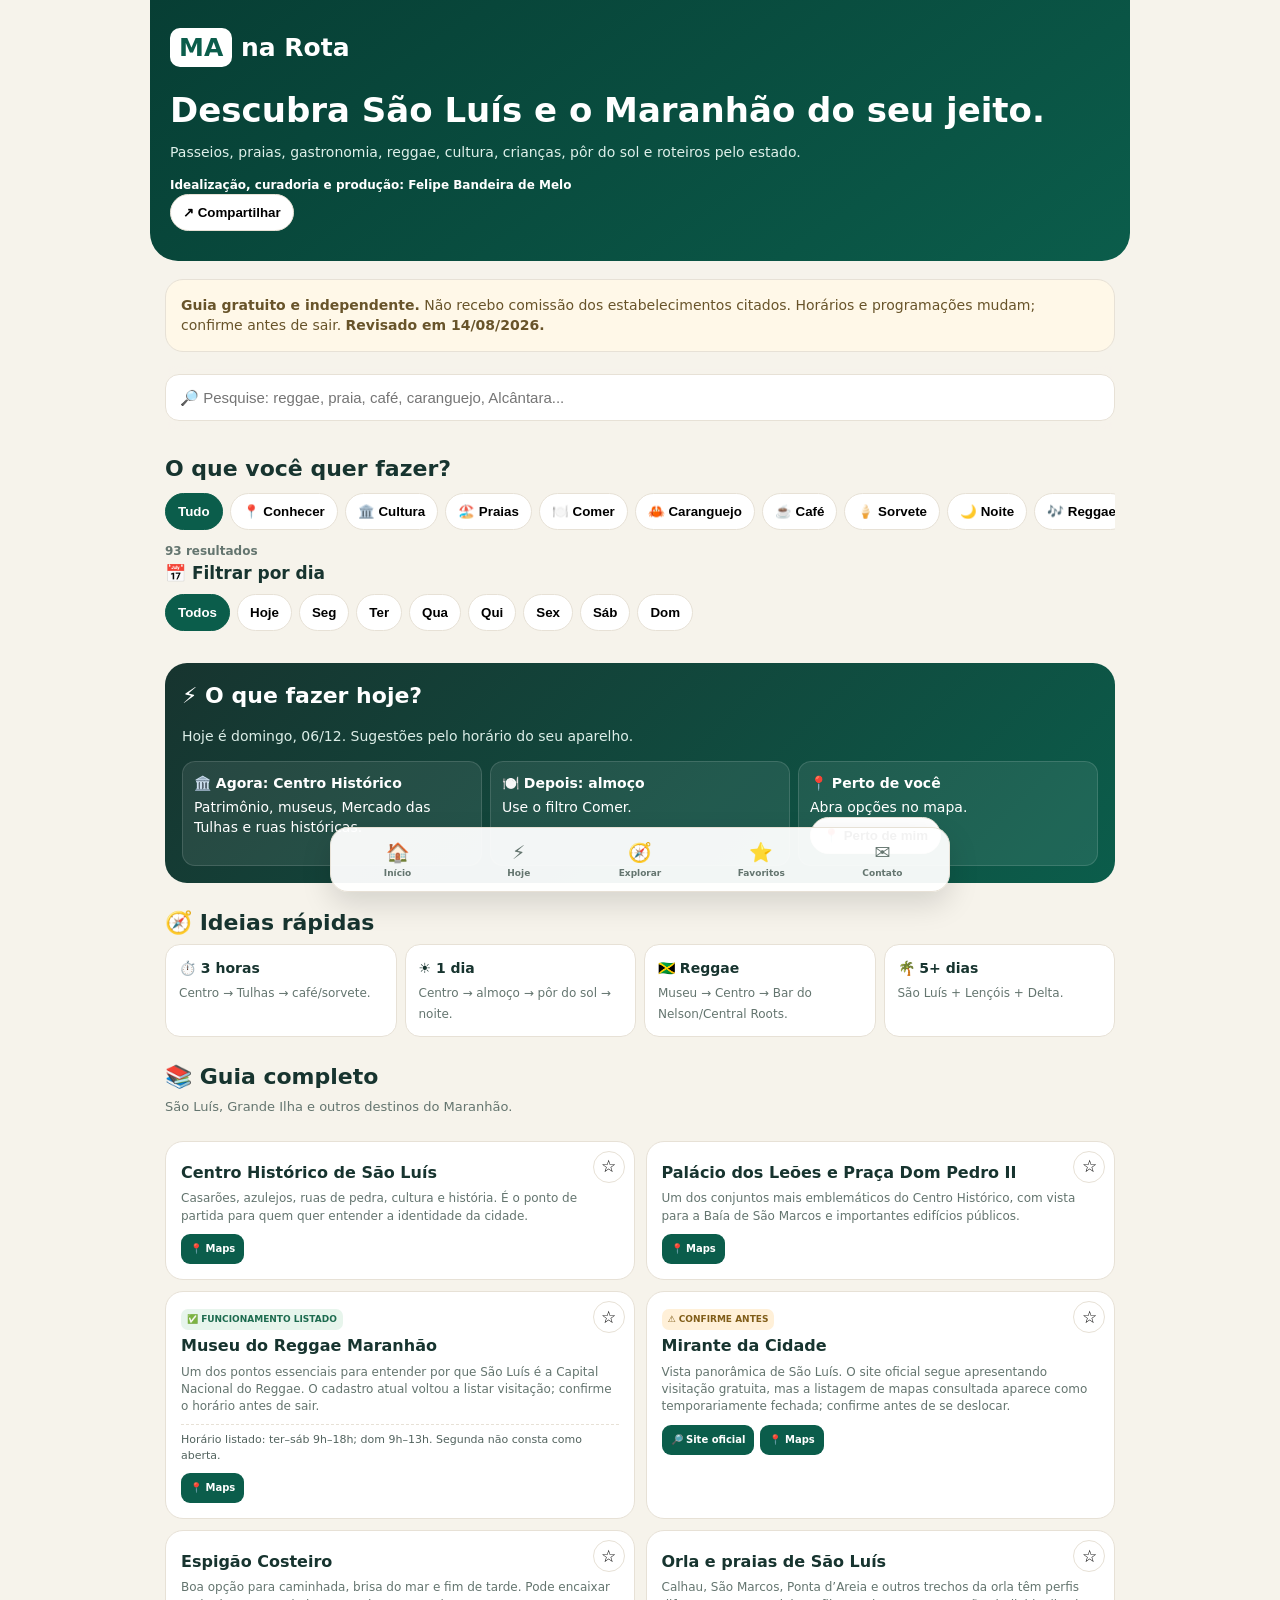
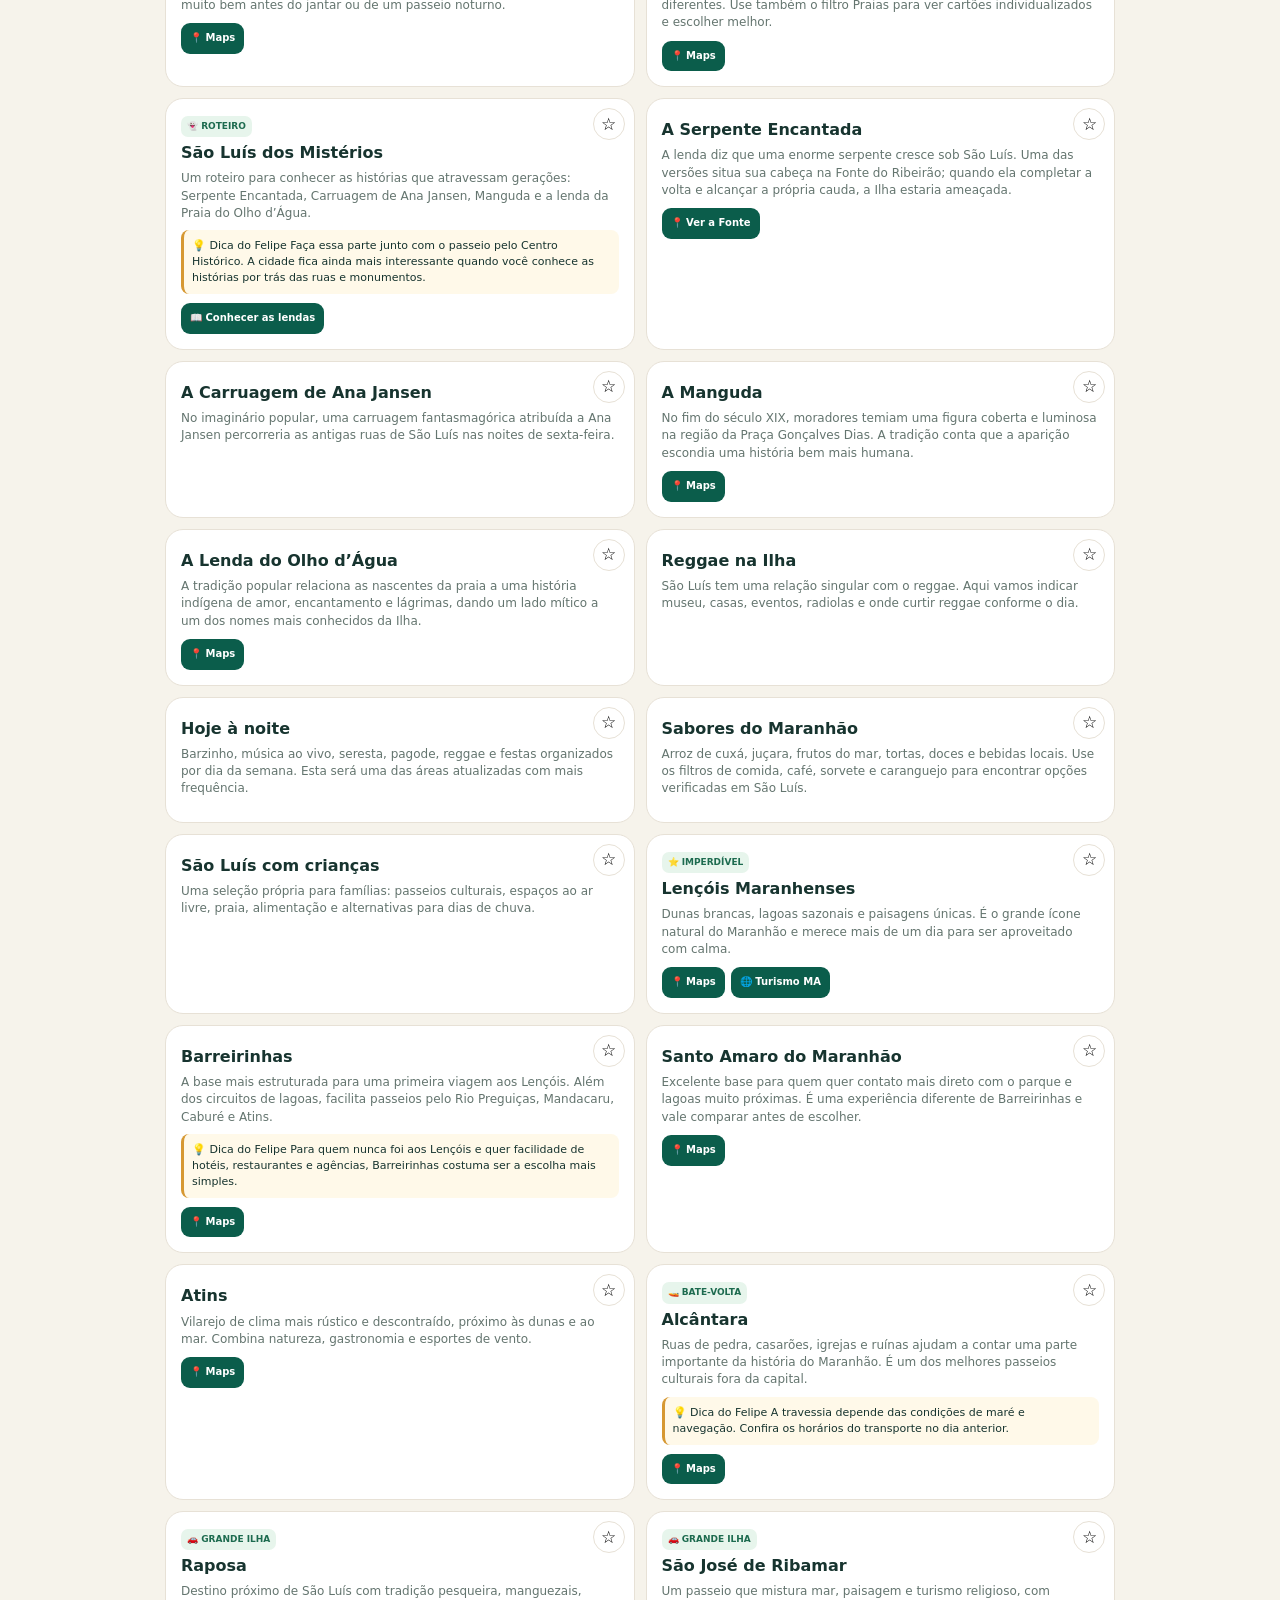
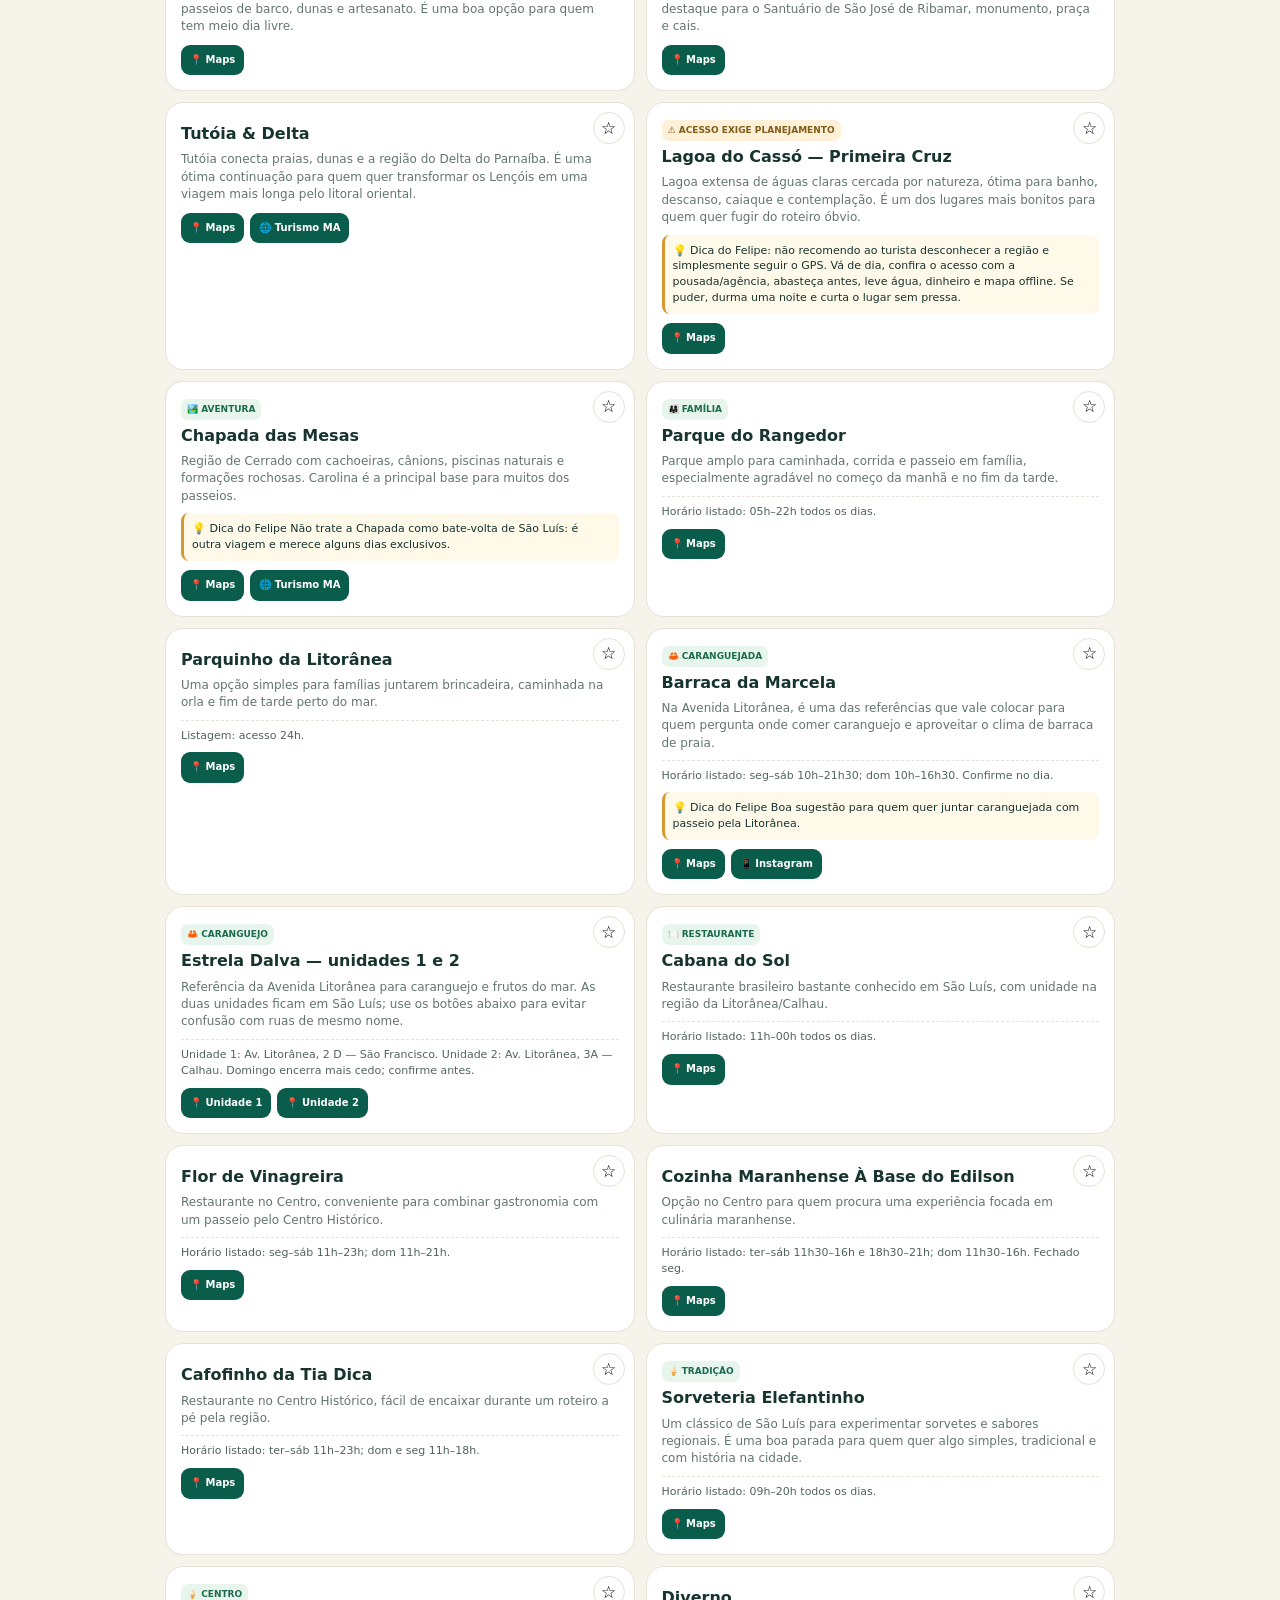
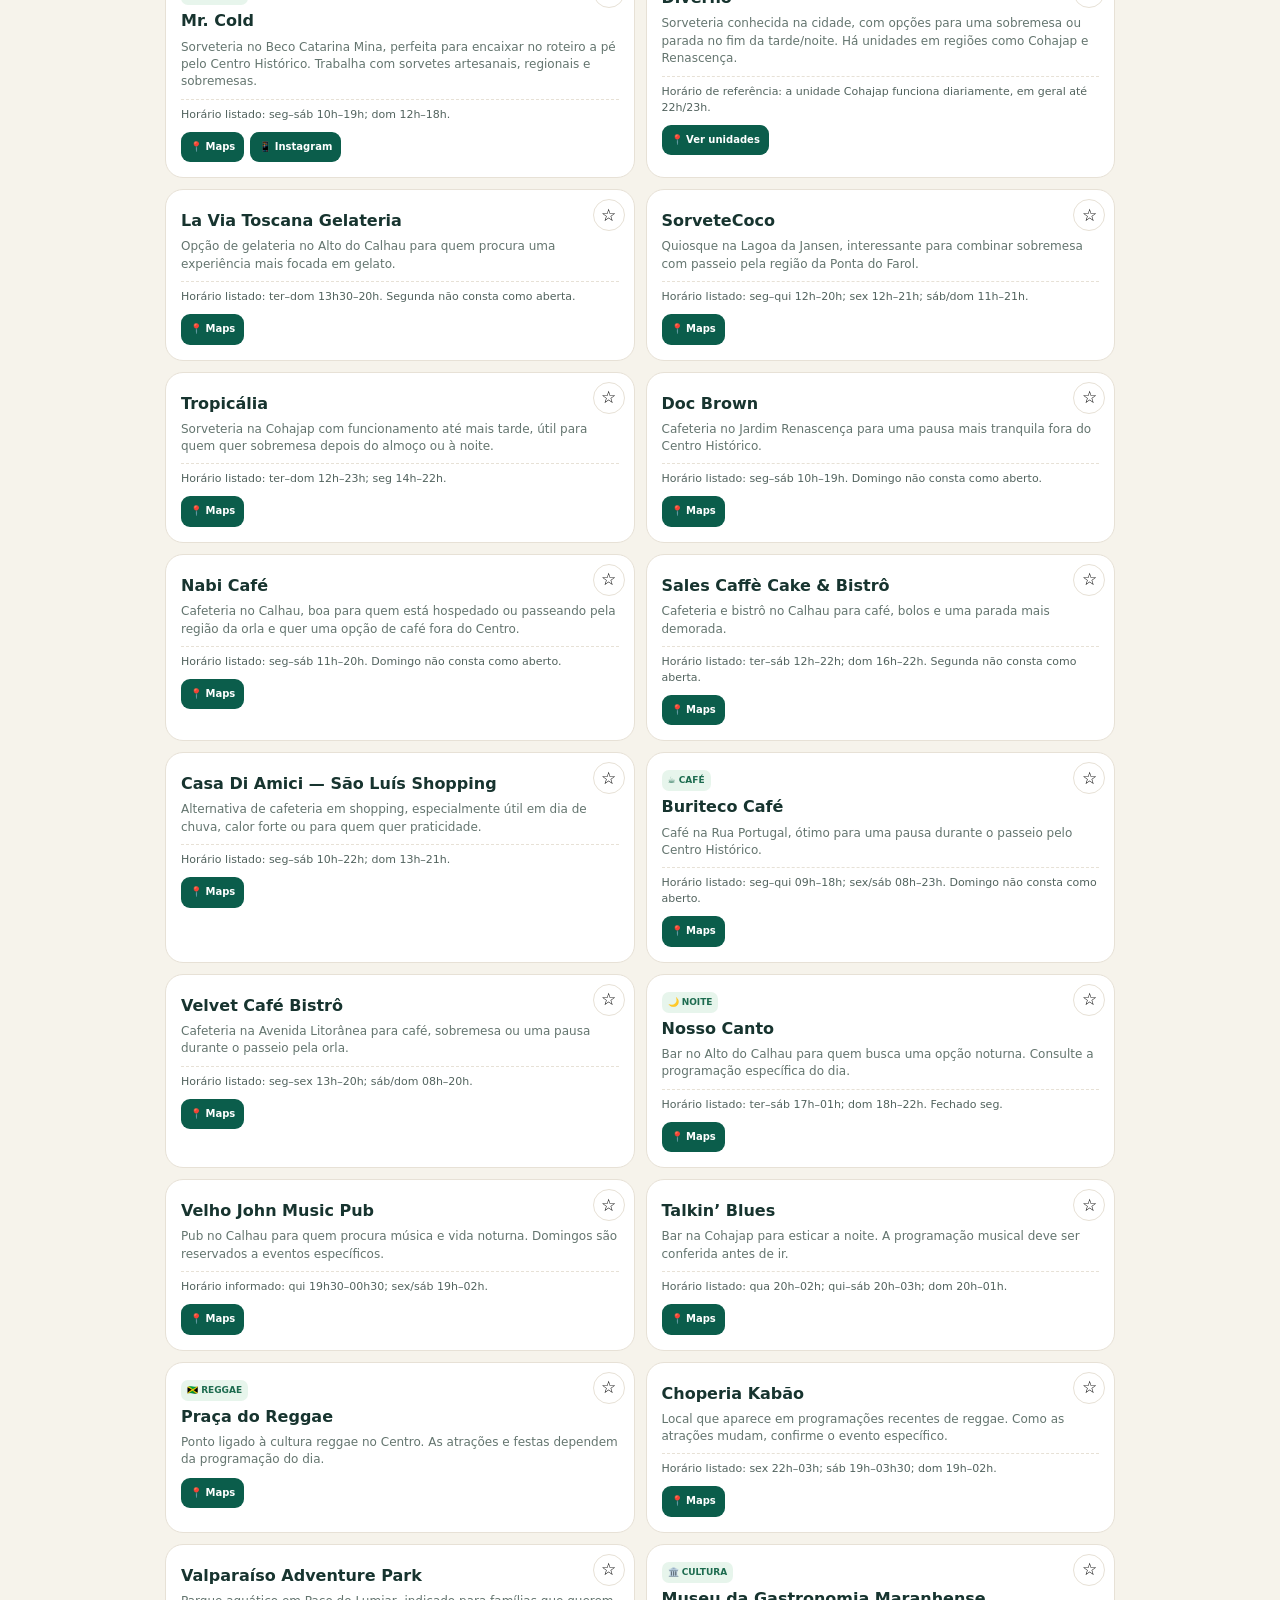
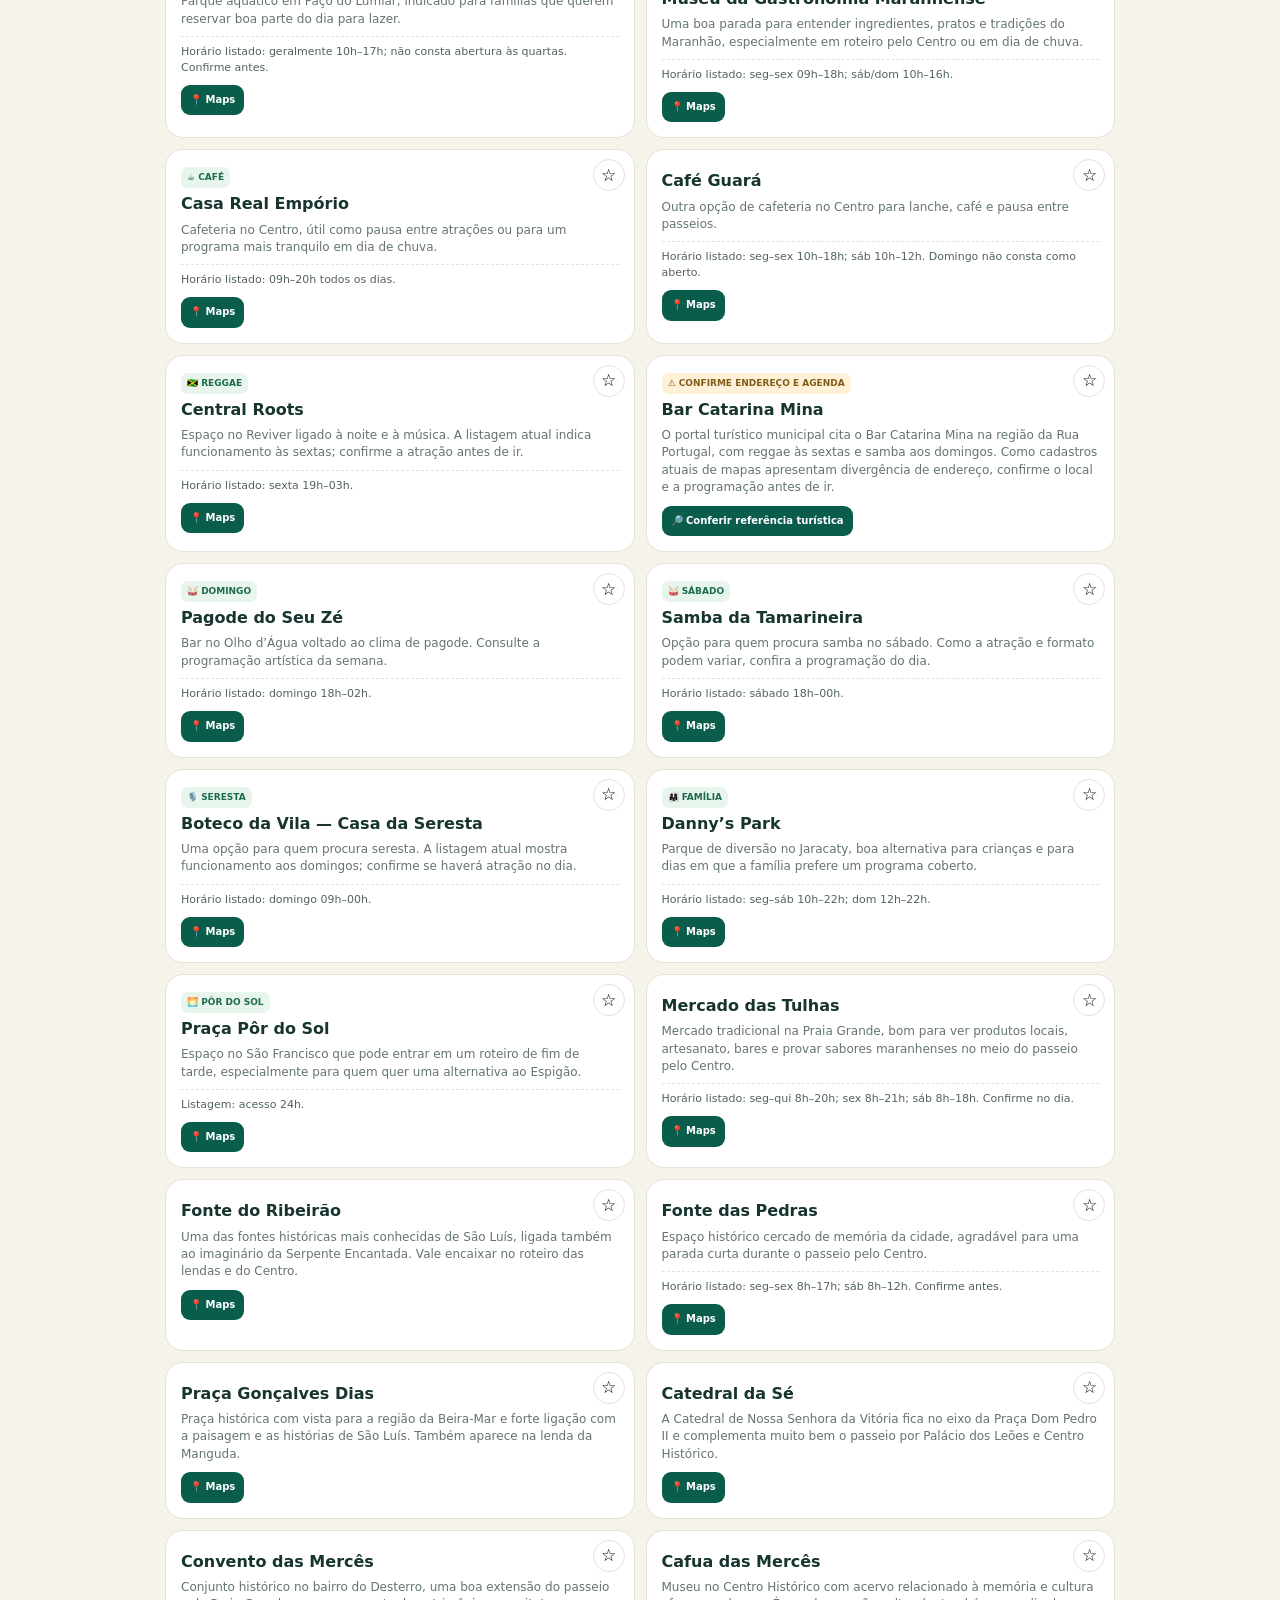
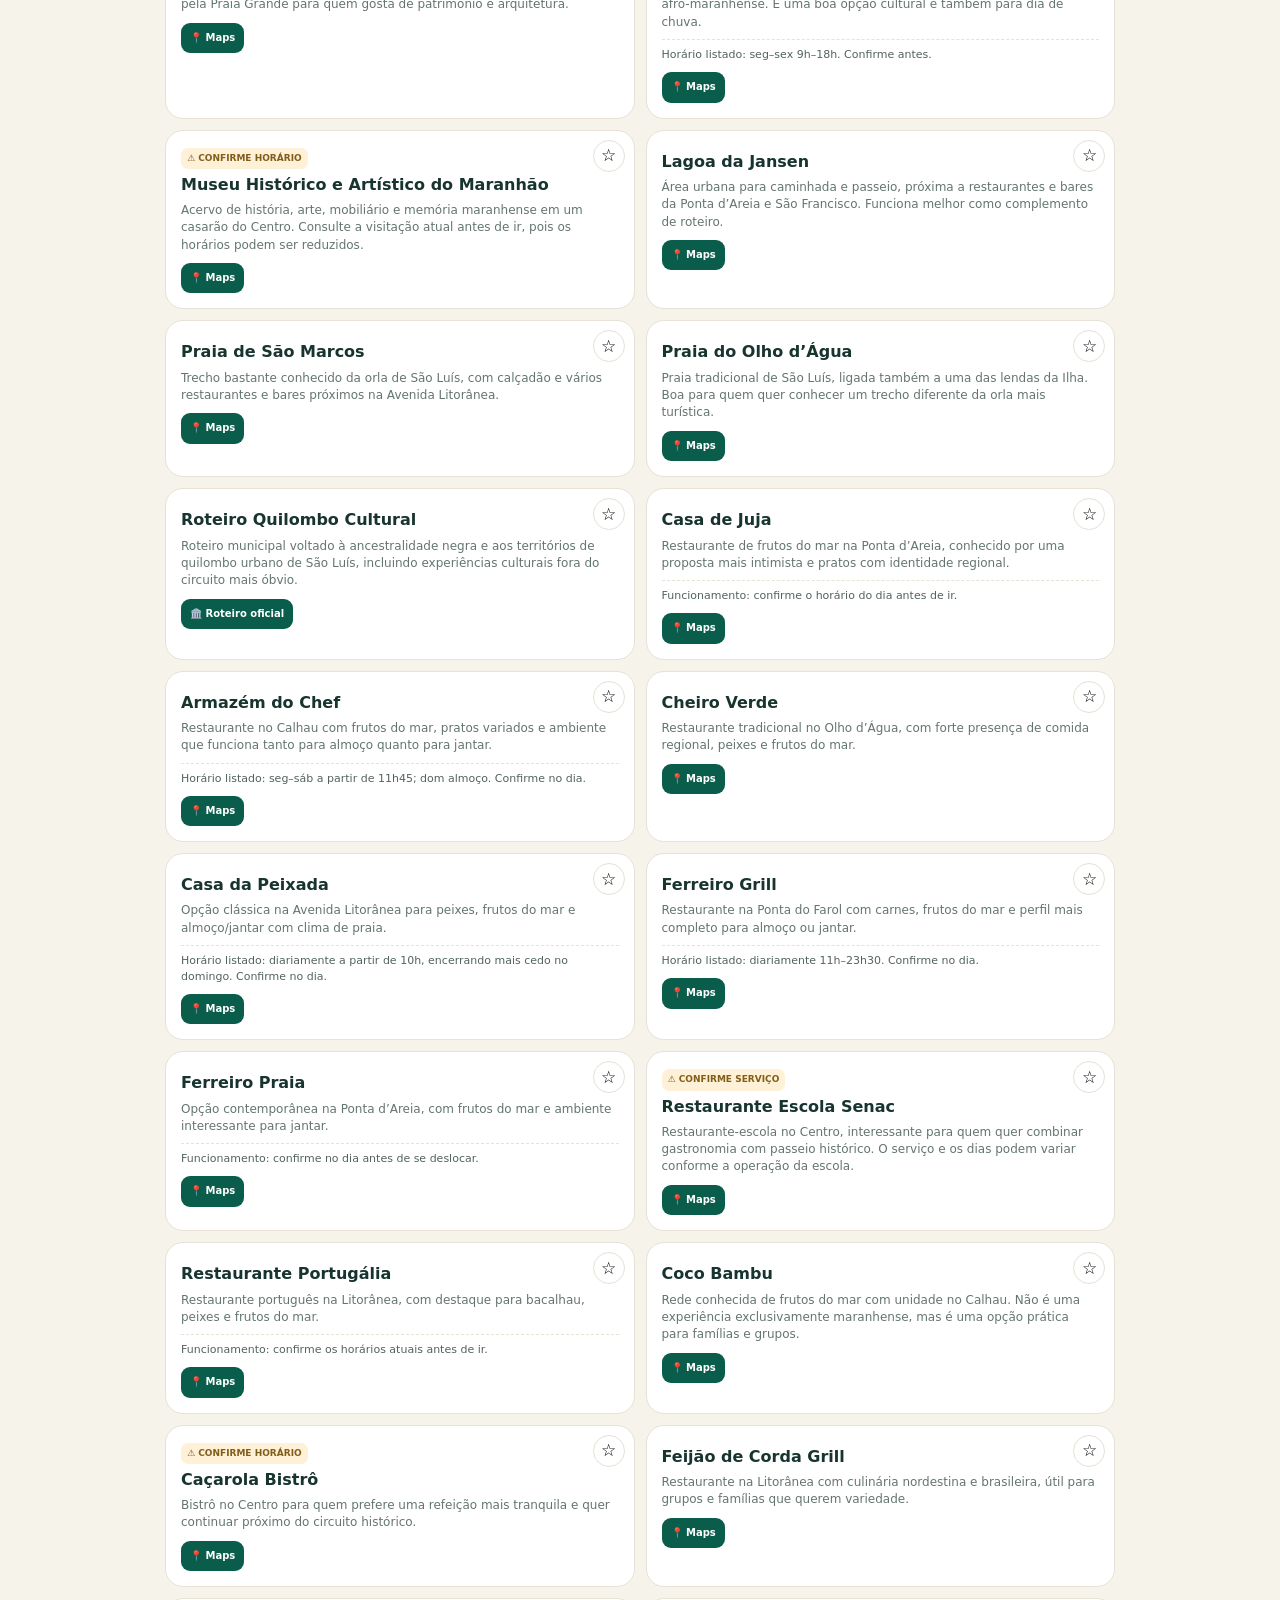
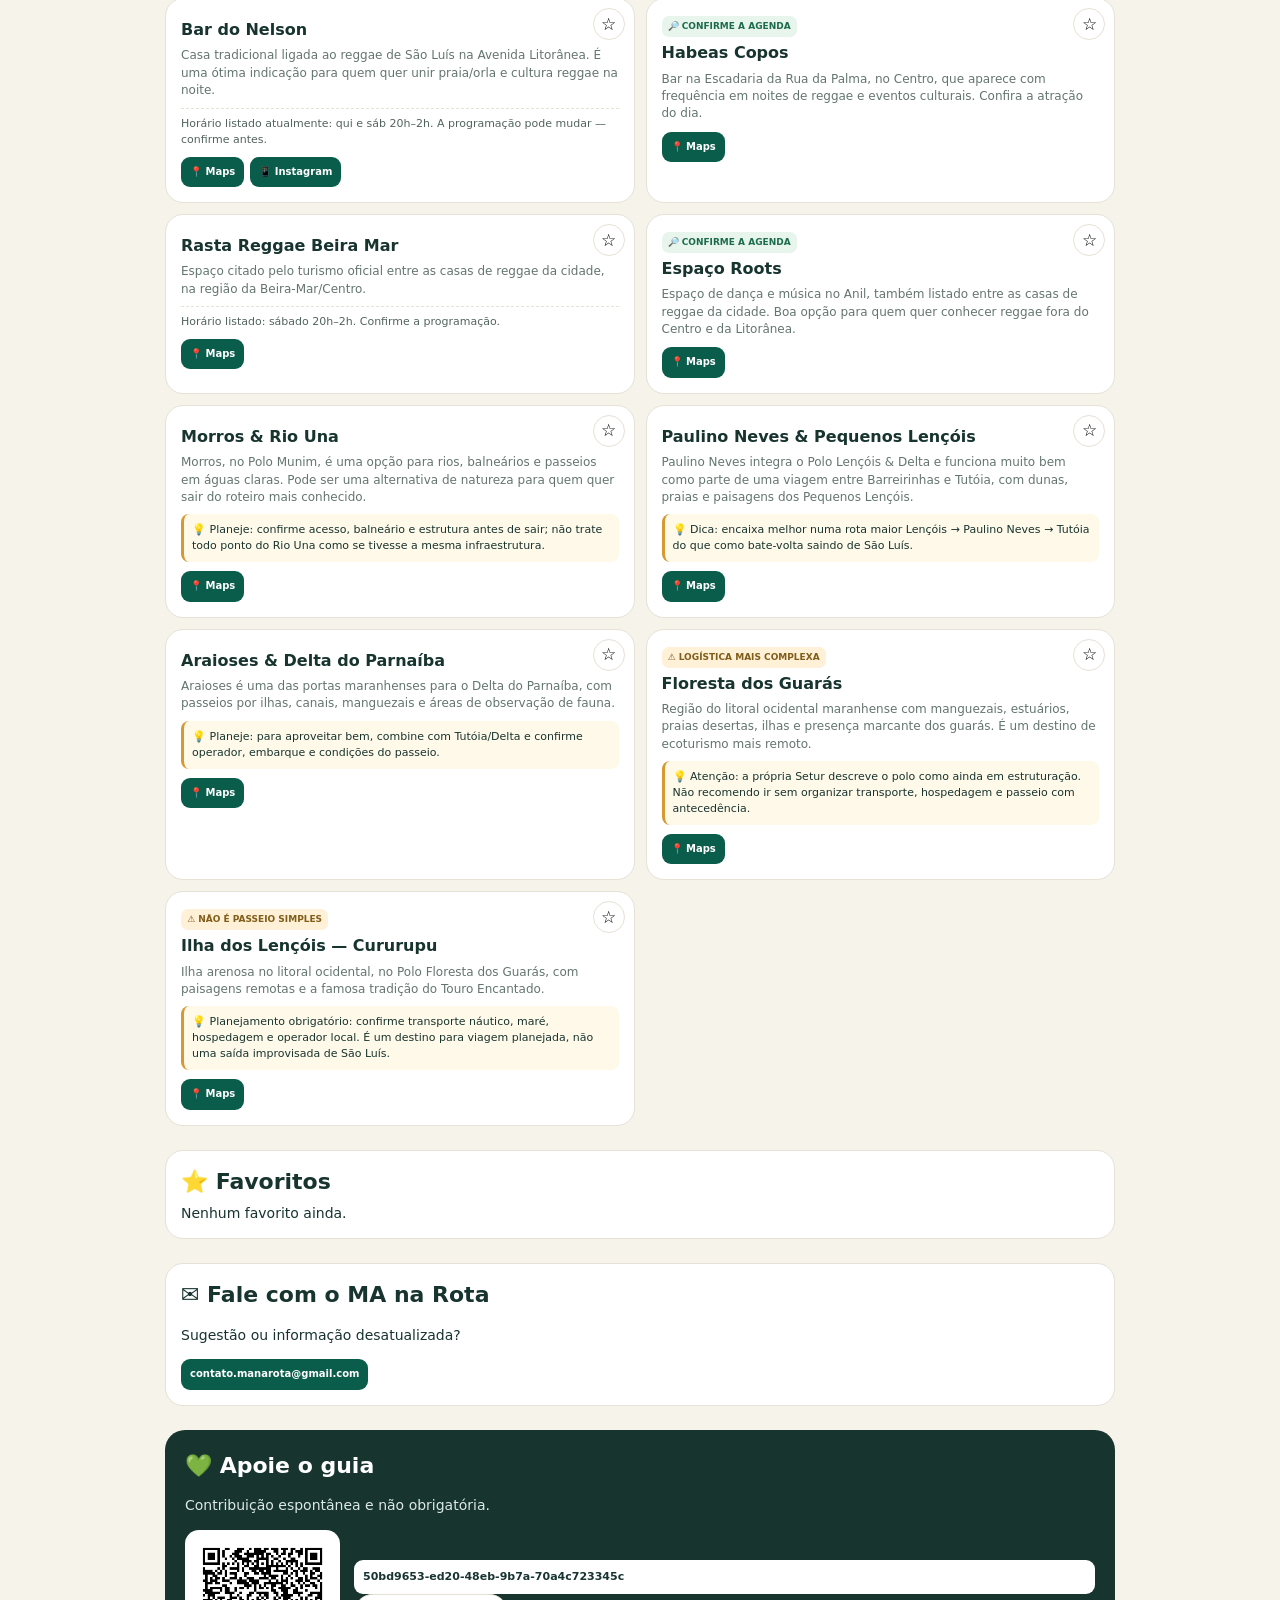
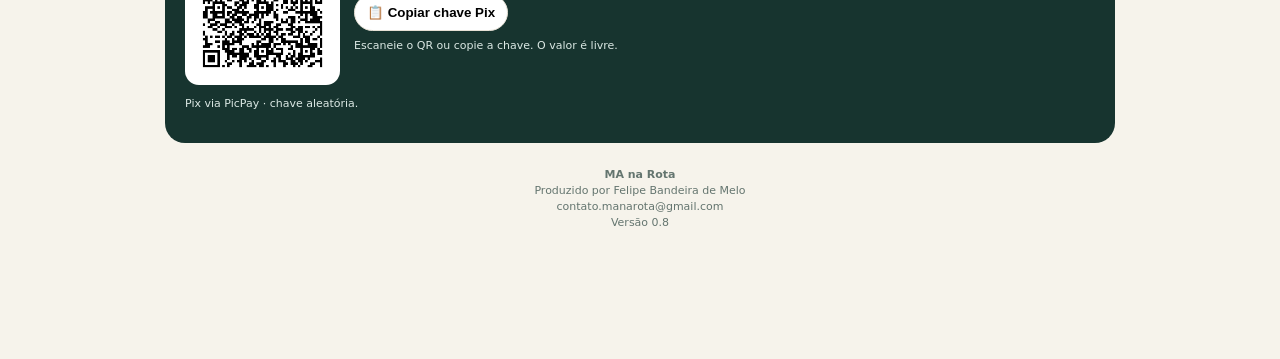
==== commit c8ff08a6: "Expande MA na Rota para V0.8" ====
--- a/index.html
+++ b/index.html
@@ -1 +1 @@
-<!doctype html><html lang="pt-BR"><head><meta charset="utf-8"><meta name="viewport" content="width=device-width,initial-scale=1,viewport-fit=cover"><meta name="theme-color" content="#0b5d4b"><title>MA na Rota — São Luís & Maranhão</title><style>:root{--g:#0b5d4b;--d:#17342f;--bg:#f6f3eb;--m:#667772;--l:#e7e1d6;--a:#d69832}*{box-sizing:border-box}html{scroll-behavior:smooth}body{margin:0;background:var(--bg);color:var(--d);font:14px/1.45 system-ui,-apple-system,Segoe UI,Arial}.w{max-width:900px;margin:auto;padding:0 14px 100px}.hero{margin:0 -14px 18px;padding:28px 18px;color:#fff;background:linear-gradient(145deg,#073e34,var(--g));border-radius:0 0 28px 28px}.logo{font-size:25px;font-weight:900}.logo b{background:#fff;color:var(--g);padding:5px 9px;border-radius:10px}.hero h1{font-size:34px;line-height:1.05;margin:24px 0 9px}.hero p{color:#dff1eb}.by{font-size:12px;margin-top:13px}.notice,.box{background:#fff;border:1px solid var(--l);border-radius:18px;padding:15px;margin:14px 0}.notice{background:#fff8e8;color:#68542a}.search{position:sticky;top:0;z-index:5;background:#f6f3ebed;padding:8px 0;backdrop-filter:blur(8px)}input{width:100%;padding:14px;border:1px solid var(--l);border-radius:14px;font-size:15px}.chips{display:flex;gap:7px;overflow:auto;padding:4px 0 7px;scrollbar-width:none}.chip{border:1px solid var(--l);background:#fff;padding:10px 12px;border-radius:999px;white-space:nowrap;cursor:pointer;font-weight:650}.chip.on{background:var(--g);color:#fff;border-color:var(--g)}.filter-feedback{font-size:12px;color:var(--m);margin-top:7px;min-height:18px;font-weight:700}.filter-feedback strong{color:var(--g)}.sec{margin:24px 0}.sec h2{margin:0 0 5px;font-size:22px}.sub{color:var(--m);font-size:13px;margin:0 0 12px}.grid{display:grid;grid-template-columns:repeat(2,1fr);gap:10px;scroll-margin-top:85px}.card{background:#fff;border:1px solid var(--l);border-radius:17px;padding:15px;position:relative}.card h3{font-size:16px;margin:3px 0 6px;padding-right:34px}.card p{color:var(--m);font-size:12px;margin:0}.meta{display:flex;gap:5px;flex-wrap:wrap;margin:10px 0}.meta span{font-size:10px;background:#edf6f2;padding:4px 6px;border-radius:7px}.btn{display:inline-block;background:var(--g);color:#fff;text-decoration:none;padding:8px 9px;border-radius:9px;font-size:11px;font-weight:800;margin-top:8px}.tip{border-left:4px solid var(--a);background:#fff9e9;padding:10px;border-radius:9px;font-size:11px;margin-top:9px}.today{background:linear-gradient(135deg,var(--d),var(--g));color:#fff;border-radius:22px;padding:17px}.today p{color:#dceee8}.now{display:grid;grid-template-columns:repeat(3,1fr);gap:8px}.now div{background:#ffffff14;border:1px solid #ffffff22;border-radius:13px;padding:11px}.now b{display:block;margin-bottom:4px}.route{display:grid;gap:8px}.step{background:#faf8f2;border:1px solid #eee7da;border-radius:12px;padding:10px}.fav{position:absolute;right:9px;top:9px;border:1px solid var(--l);background:#fff;border-radius:50%;width:31px;height:31px;cursor:pointer}.support{background:var(--d);color:#fff;border-radius:20px;padding:20px;text-align:center}.support p{color:#dce9e5}.pix{background:#fff;color:var(--d);padding:10px;border-radius:10px;word-break:break-all;font-weight:800}.empty{display:none;text-align:center;padding:24px;color:var(--m)}.nav{position:fixed;z-index:20;bottom:9px;left:50%;transform:translateX(-50%);width:min(94%,590px);display:grid;grid-template-columns:repeat(5,1fr);background:#fffffff2;border:1px solid var(--l);border-radius:18px;padding:6px;box-shadow:0 12px 30px #0002}.nav a{text-align:center;text-decoration:none;color:var(--m);font-size:9px;font-weight:800;padding:5px}.nav b{display:block;font-size:19px}.hide{display:none!important}@media(max-width:650px){.grid,.now{grid-template-columns:1fr}.hero h1{font-size:30px}}</style></head><body><div class="w"><header class="hero" id="inicio"><div class="logo"><b>MA</b> na Rota</div><h1>Descubra São Luís e o Maranhão do seu jeito.</h1><p>Passeios, gastronomia, reggae, pôr do sol, crianças, cultura e roteiros para aproveitar melhor a viagem.</p><div class="by"><strong>Idealização, curadoria e produção: Felipe Bandeira de Melo</strong></div></header><div class="notice"><strong>Guia independente e gratuito.</strong> Não recebo comissão ou pagamento dos estabelecimentos citados. Horários, valores e programações podem mudar; confirme antes de sair.</div><div class="search"><input id="q" type="search" placeholder="🔎 Pesquise: reggae, café, caranguejo, crianças..."></div><section class="sec"><h2>O que você quer fazer?</h2><p class="sub">Toque em uma categoria. O guia mostrará somente as indicações correspondentes.</p><div class="chips" id="chips"><button type="button" class="chip on" data-f="all">Tudo</button><button type="button" class="chip" data-f="turismo">📍 Conhecer</button><button type="button" class="chip" data-f="comer">🍽️ Comer</button><button type="button" class="chip" data-f="caranguejo">🦀 Caranguejo</button><button type="button" class="chip" data-f="cafe">☕ Café</button><button type="button" class="chip" data-f="sorvete">🍦 Sorvete</button><button type="button" class="chip" data-f="reggae">🎶 Reggae</button><button type="button" class="chip" data-f="noite">🌙 Noite</button><button type="button" class="chip" data-f="criancas">👨‍👩‍👧 Crianças</button><button type="button" class="chip" data-f="maranhao">🌴 Maranhão</button><button type="button" class="chip" data-f="lendas">👻 Lendas</button></div><div class="filter-feedback" id="feedback"></div></section><section class="sec today" id="hoje"><h2>⚡ O que fazer hoje?</h2><p id="todayText"></p><div class="now"><div><b id="n1"></b><span id="t1"></span></div><div><b id="n2"></b><span id="t2"></span></div><div><b>🌙 À noite</b><span>Confira reggae, samba/pagode, seresta e a agenda do dia antes de sair.</span></div></div></section><section class="sec" id="roteiros"><h2>🧭 Roteiro para o primeiro dia</h2><p class="sub">Uma sequência simples para quem está conhecendo São Luís.</p><div class="route"><div class="step"><b>1. Manhã — Centro Histórico</b><br>Palácio dos Leões, Rua Portugal, Beco Catarina Mina e Praia Grande.</div><div class="step"><b>2. Almoço — sabor maranhense</b><br>Escolha um restaurante aberto no dia e experimente pratos locais.</div><div class="step"><b>3. Fim de tarde — Espigão / orla</b><br>Chegue antes do pôr do sol.</div><div class="step"><b>4. Noite</b><br>Reggae, samba/pagode, pub, seresta ou jantar na Litorânea conforme seu perfil.</div></div></section><main class="grid" id="cards"><article class="card item" data-tags="turismo centro historia cultura"><button type="button" class="fav">☆</button><h3>🏛️ Centro Histórico</h3><p>Casarões, azulejos, ruas de pedra, museus e a essência histórica de São Luís.</p><div class="meta"><span>📷 Fotos</span><span>🚶 A pé</span><span>⭐ Essencial</span></div><a class="btn" href="https://www.google.com/maps/search/?api=1&query=Centro+Historico+Sao+Luis+MA" target="_blank">📍 Maps</a></article><article class="card item" data-tags="turismo por-do-sol criancas"><button type="button" class="fav">☆</button><h3>🌅 Espigão Costeiro</h3><p>Caminhada, brisa do mar e um dos melhores encaixes para o fim de tarde.</p><div class="meta"><span>🌅 Pôr do sol</span><span>👨‍👩‍👧 Família</span></div><a class="btn" href="https://www.google.com/maps/search/?api=1&query=Espigao+Costeiro+Sao+Luis+MA" target="_blank">📍 Maps</a></article><article class="card item" data-tags="comer caranguejo"><button type="button" class="fav">☆</button><h3>🦀 Barraca da Marcela</h3><p>Na Avenida Litorânea, referência para quem procura caranguejada e clima de barraca de praia.</p><div class="meta"><span>🦀 Caranguejo</span><span>🌊 Litorânea</span></div><a class="btn" href="https://www.google.com/maps/search/?api=1&query=Barraca+da+Marcela+Sao+Luis+MA" target="_blank">📍 Maps</a></article><article class="card item" data-tags="comer caranguejo"><button type="button" class="fav">☆</button><h3>⭐ Estrela Dalva 1 e 2</h3><p>Duas unidades na Avenida Litorânea, com caranguejo e frutos do mar.</p><div class="meta"><span>🦀 Caranguejo</span><span>🐟 Frutos do mar</span></div><a class="btn" href="https://www.google.com/maps/search/?api=1&query=Estrela+Dalva+Avenida+Litoranea+Sao+Luis+MA" target="_blank">📍 Maps</a></article><article class="card item" data-tags="comer restaurante"><button type="button" class="fav">☆</button><h3>🥘 Cabana do Sol</h3><p>Restaurante conhecido em São Luís, na região do Calhau/Litorânea.</p><div class="meta"><span>🍽️ Almoço/Jantar</span><span>📍 Calhau</span></div><a class="btn" href="https://www.google.com/maps/search/?api=1&query=Cabana+do+Sol+Sao+Luis+MA" target="_blank">📍 Maps</a></article><article class="card item" data-tags="comer restaurante centro"><button type="button" class="fav">☆</button><h3>🌿 Flor de Vinagreira</h3><p>Boa opção no Centro para combinar gastronomia e passeio histórico.</p><div class="meta"><span>🏛️ Centro</span><span>🍽️ Maranhense</span></div><a class="btn" href="https://www.google.com/maps/search/?api=1&query=Flor+de+Vinagreira+Sao+Luis+MA" target="_blank">📍 Maps</a></article><article class="card item" data-tags="comer restaurante centro"><button type="button" class="fav">☆</button><h3>🍲 Cozinha Maranhense à Base do Edilson</h3><p>Experiência focada em culinária maranhense no Centro.</p><a class="btn" href="https://www.google.com/maps/search/?api=1&query=Cozinha+Maranhense+a+Base+do+Edilson+Sao+Luis" target="_blank">📍 Maps</a></article><article class="card item" data-tags="comer restaurante centro"><button type="button" class="fav">☆</button><h3>🍛 Cafofinho da Tia Dica</h3><p>Restaurante no Centro Histórico, fácil de encaixar num roteiro a pé.</p><a class="btn" href="https://www.google.com/maps/search/?api=1&query=Cafofinho+da+Tia+Dica+Sao+Luis" target="_blank">📍 Maps</a></article><article class="card item" data-tags="sorvete comer centro"><button type="button" class="fav">☆</button><h3>🐘 Sorveteria Elefantinho</h3><p>Clássico de São Luís para sorvetes e sabores regionais.</p><div class="meta"><span>🍦 Sorvete</span><span>🏛️ Centro</span></div><a class="btn" href="https://www.google.com/maps/search/?api=1&query=Sorveteria+Elefantinho+Sao+Luis+MA" target="_blank">📍 Maps</a></article><article class="card item" data-tags="sorvete comer centro"><button type="button" class="fav">☆</button><h3>❄️ Mr. Cold</h3><p>Sorvetes artesanais e regionais no Beco Catarina Mina.</p><div class="meta"><span>🍦 Artesanal</span><span>📍 Centro</span></div><a class="btn" href="https://www.google.com/maps/search/?api=1&query=Mr+Cold+Beco+Catarina+Mina+Sao+Luis" target="_blank">📍 Maps</a></article><article class="card item" data-tags="sorvete comer"><button type="button" class="fav">☆</button><h3>🍨 Diverno</h3><p>Sorveteria com unidades em regiões como Cohajap e Renascença.</p><a class="btn" href="https://www.google.com/maps/search/?api=1&query=Diverno+Sorveteria+Sao+Luis+MA" target="_blank">📍 Unidades</a></article><article class="card item" data-tags="cafe comer centro"><button type="button" class="fav">☆</button><h3>🥐 Casa Real Empório</h3><p>Cafeteria no Centro para uma pausa entre atrações.</p><a class="btn" href="https://www.google.com/maps/search/?api=1&query=Casa+Real+Emporio+Sao+Luis+MA" target="_blank">📍 Maps</a></article><article class="card item" data-tags="cafe comer centro"><button type="button" class="fav">☆</button><h3>☕ Buriteco Café</h3><p>Café na Rua Portugal, ótimo durante o passeio pelo Centro Histórico.</p><a class="btn" href="https://www.google.com/maps/search/?api=1&query=Buriteco+Cafe+Sao+Luis+MA" target="_blank">📍 Maps</a></article><article class="card item" data-tags="reggae noite centro"><button type="button" class="fav">☆</button><h3>🇯🇲 Praça do Reggae</h3><p>Ponto ligado à cultura reggae no Centro. Festas dependem da programação do dia.</p><a class="btn" href="https://www.google.com/maps/search/?api=1&query=Praca+do+Reggae+Sao+Luis+MA" target="_blank">📍 Maps</a></article><article class="card item" data-tags="reggae noite"><button type="button" class="fav">☆</button><h3>🔊 Central Roots</h3><p>Espaço no Reviver ligado à noite e ao reggae. Confirme a atração antes.</p><a class="btn" href="https://www.google.com/maps/search/?api=1&query=Central+Roots+Sao+Luis+MA" target="_blank">📍 Maps</a></article><article class="card item" data-tags="noite samba pagode"><button type="button" class="fav">☆</button><h3>🥁 Samba da Tamarineira</h3><p>Opção de samba aos sábados; confirme a programação da semana.</p><a class="btn" href="https://www.google.com/maps/search/?api=1&query=Samba+da+Tamarineira+Sao+Luis" target="_blank">📍 Maps</a></article><article class="card item" data-tags="noite pagode"><button type="button" class="fav">☆</button><h3>🎤 Pagode do Seu Zé</h3><p>Opção de pagode no Olho d’Água, com programação variável.</p><a class="btn" href="https://www.google.com/maps/search/?api=1&query=Pagode+do+Seu+Ze+Sao+Luis+MA" target="_blank">📍 Maps</a></article><article class="card item" data-tags="criancas turismo"><button type="button" class="fav">☆</button><h3>🌳 Parque do Rangedor</h3><p>Parque amplo para caminhada, corrida e passeio em família.</p><a class="btn" href="https://www.google.com/maps/search/?api=1&query=Parque+do+Rangedor+Sao+Luis+MA" target="_blank">📍 Maps</a></article><article class="card item" data-tags="lendas turismo"><button type="button" class="fav">☆</button><h3>👻 São Luís dos Mistérios</h3><p>Serpente Encantada, Carruagem de Ana Jansen, Manguda e outras histórias do imaginário ludovicense.</p><div class="tip"><b>💡 Dica do Felipe:</b> combine as lendas com o passeio pelo Centro Histórico.</div></article><article class="card item" data-tags="maranhao"><button type="button" class="fav">☆</button><h3>🏜️ Lençóis Maranhenses</h3><p>O grande ícone natural do estado. Reserve mais de um dia.</p><div class="meta"><span>🧳 2–4 dias</span><span>📷 Natureza</span></div><a class="btn" href="https://www.google.com/maps/search/?api=1&query=Parque+Nacional+dos+Lencois+Maranhenses" target="_blank">📍 Maps</a></article><article class="card item" data-tags="maranhao"><button type="button" class="fav">☆</button><h3>⛵ Alcântara</h3><p>História, ruínas e casarões. Confira a travessia e as condições de navegação.</p><a class="btn" href="https://www.google.com/maps/search/?api=1&query=Alcantara+Maranhao" target="_blank">📍 Maps</a></article><article class="card item" data-tags="maranhao"><button type="button" class="fav">☆</button><h3>🛶 Raposa</h3><p>Passeios náuticos, manguezais, dunas e artesanato perto de São Luís.</p><a class="btn" href="https://www.google.com/maps/search/?api=1&query=Raposa+Maranhao" target="_blank">📍 Maps</a></article><article class="card item" data-tags="maranhao"><button type="button" class="fav">☆</button><h3>⛪ São José de Ribamar</h3><p>Orla, paisagem e turismo religioso na Grande Ilha.</p><a class="btn" href="https://www.google.com/maps/search/?api=1&query=Sao+Jose+de+Ribamar+MA" target="_blank">📍 Maps</a></article><article class="card item" data-tags="maranhao"><button type="button" class="fav">☆</button><h3>💎 Lagoa do Cassó</h3><p>Linda lagoa em Primeira Cruz, mas o acesso exige planejamento e pode ter trechos não pavimentados/areia.</p><div class="tip"><b>⚠️ Dica do Felipe:</b> vá de dia, confirme a estrada com pousada/agência, abasteça antes e não dependa só do GPS.</div><a class="btn" href="https://www.google.com/maps/search/?api=1&query=Lagoa+do+Casso+Primeira+Cruz+Maranhao" target="_blank">📍 Maps</a></article><article class="card item" data-tags="maranhao"><button type="button" class="fav">☆</button><h3>🏞️ Chapada das Mesas</h3><p>Cachoeiras, cânions e paisagens do sul do Maranhão. É outra viagem, não um bate-volta.</p><a class="btn" href="https://www.google.com/maps/search/?api=1&query=Chapada+das+Mesas+Maranhao" target="_blank">📍 Maps</a></article></main><div class="empty" id="empty">Nenhum resultado nesta categoria. Tente outro filtro.</div><section class="sec" id="favoritos"><div class="box"><h2>⭐ Favoritos</h2><p class="sub">Toque na estrela dos cartões. Eles ficam salvos neste aparelho.</p><div id="favList"></div></div></section><section class="sec" id="contato"><div class="box"><h2>✉️ Fale com o MA na Rota</h2><p>Encontrou um horário desatualizado? Tem uma sugestão de lugar ou experiência?</p><a class="btn" href="mailto:contato.manarota@gmail.com?subject=Sugestao%20MA%20na%20Rota">contato.manarota@gmail.com</a></div></section><section class="sec" id="apoie"><div class="support"><h2>💚 Gostou do guia?</h2><p>Se ele ajudou na sua viagem e você quiser contribuir espontaneamente para manutenção e atualização, qualquer valor é bem-vindo. Não é obrigatório.</p><div class="pix" id="pix">50bd9653-ed20-48eb-9b7a-70a4c723345c</div><button type="button" class="chip" id="copy" style="margin-top:10px">📋 Copiar chave Pix</button><p style="font-size:10px">Pix via PicPay · chave aleatória. Confira os dados do recebedor no seu aplicativo antes de confirmar.</p></div></section><footer class="sec" style="text-align:center;color:var(--m);font-size:11px"><strong>MA na Rota</strong><br>Produzido por Felipe Bandeira de Melo<br>contato.manarota@gmail.com</footer></div><nav class="nav"><a href="#inicio"><b>🏠</b>Início</a><a href="#hoje"><b>⚡</b>Hoje</a><a href="#cards"><b>🧭</b>Explorar</a><a href="#favoritos"><b>⭐</b>Favoritos</a><a href="#contato"><b>✉️</b>Contato</a></nav><script>(()=>{'use strict';const cards=Array.from(document.querySelectorAll('.item'));const search=document.getElementById('q');const chips=Array.from(document.querySelectorAll('#chips .chip[data-f]'));const feedback=document.getElementById('feedback');const empty=document.getElementById('empty');const cardsEl=document.getElementById('cards');let active='all';const norm=s=>(s||'').normalize('NFD').replace(/[\u0300-\u036f]/g,'').toLowerCase();function applyFilter(){const text=norm(search.value.trim());let visible=0;cards.forEach(card=>{const tags=norm(card.dataset.tags||'');const searchable=norm(card.innerText+' '+tags);const byText=!text||searchable.includes(text);const byCategory=active==='all'||tags.split(/\s+/).includes(norm(active));const show=byText&&byCategory;card.classList.toggle('hide',!show);if(show)visible++});empty.style.display=visible?'none':'block';const selected=chips.find(c=>c.classList.contains('on'));const label=selected?selected.textContent.trim():'Tudo';feedback.innerHTML='<strong>'+visible+'</strong> '+(visible===1?'resultado':'resultados')+' em '+label;return visible}search.addEventListener('input',applyFilter);chips.forEach(chip=>{chip.setAttribute('aria-pressed',chip.classList.contains('on')?'true':'false');chip.addEventListener('click',()=>{chips.forEach(c=>{c.classList.remove('on');c.setAttribute('aria-pressed','false')});chip.classList.add('on');chip.setAttribute('aria-pressed','true');active=chip.dataset.f||'all';applyFilter();cardsEl.scrollIntoView({behavior:'smooth',block:'start'})})});const d=new Date();const h=d.getHours();const todayText=document.getElementById('todayText');const n1=document.getElementById('n1'),t1=document.getElementById('t1'),n2=document.getElementById('n2'),t2=document.getElementById('t2');todayText.textContent='Hoje é '+d.toLocaleDateString('pt-BR',{weekday:'long',day:'2-digit',month:'2-digit'})+'. As sugestões usam o horário do seu aparelho.';let a,b,c,e;if(h<12){a='🏛️ Agora: Centro Histórico';b='Comece cedo e caminhe pelas ruas históricas.';c='🍽️ Depois: almoço maranhense';e='Escolha uma opção pelo filtro Comer.'}else if(h<17){a='🍽️ Agora: sabores do Maranhão';b='Almoço, café ou sorvete antes do fim de tarde.';c='🌅 Depois: pôr do sol';e='Espigão e orla são boas escolhas.'}else{a='🌅 Agora: fim de tarde';b='Pôr do sol e caminhada antes do jantar.';c='🌙 Depois: noite';e='Confira reggae, samba, seresta ou jantar.'}n1.textContent=a;t1.textContent=b;n2.textContent=c;t2.textContent=e;const KEY='manarota-favs';const favList=document.getElementById('favList');function getFavs(){try{return JSON.parse(localStorage.getItem(KEY)||'[]')}catch(err){return[]}}function renderFavs(){const fs=getFavs();cards.forEach(card=>{const title=card.querySelector('h3').textContent;const bt=card.querySelector('.fav');bt.textContent=fs.includes(title)?'★':'☆';bt.onclick=()=>{let next=getFavs();next=next.includes(title)?next.filter(x=>x!==title):next.concat(title);localStorage.setItem(KEY,JSON.stringify(next));renderFavs()}});favList.innerHTML=fs.length?fs.map(x=>'<div class="step">⭐ '+x+'</div>').join(''):'Nenhum favorito ainda.'}renderFavs();const copyBtn=document.getElementById('copy');const pix=document.getElementById('pix');copyBtn.addEventListener('click',async()=>{try{await navigator.clipboard.writeText(pix.textContent.trim());copyBtn.textContent='✅ Chave copiada';setTimeout(()=>copyBtn.textContent='📋 Copiar chave Pix',1500)}catch(err){prompt('Copie a chave:',pix.textContent.trim())}});applyFilter()})();</script></body></html>+<!doctype html><html lang="pt-BR"><head><meta charset="utf-8"><meta name="viewport" content="width=device-width,initial-scale=1,viewport-fit=cover"><meta name="theme-color" content="#0b5d4b"><title>MA na Rota — São Luís & Maranhão</title><link rel="stylesheet" href="style.css"></head><body><div class="w"><header class="hero" id="inicio"><div class="logo"><b>MA</b> na Rota</div><h1>Descubra São Luís e o Maranhão do seu jeito.</h1><p>Passeios, praias, gastronomia, reggae, cultura, crianças, pôr do sol e roteiros pelo estado.</p><div class="by"><strong>Idealização, curadoria e produção: Felipe Bandeira de Melo</strong></div><button class="chip" id="share">↗ Compartilhar</button></header><div class="notice"><strong>Guia gratuito e independente.</strong> Não recebo comissão dos estabelecimentos citados. Horários e programações mudam; confirme antes de sair. <strong>Revisado em 14/08/2026.</strong></div><div class="search"><input id="q" placeholder="🔎 Pesquise: reggae, praia, café, caranguejo, Alcântara..."></div><section class="sec"><h2>O que você quer fazer?</h2><div class="chips"><button class="chip on" data-f="all">Tudo</button><button class="chip" data-f="turismo">📍 Conhecer</button><button class="chip" data-f="cultura">🏛️ Cultura</button><button class="chip" data-f="praia">🏖️ Praias</button><button class="chip" data-f="comer">🍽️ Comer</button><button class="chip" data-f="caranguejo">🦀 Caranguejo</button><button class="chip" data-f="cafe">☕ Café</button><button class="chip" data-f="sorvete">🍦 Sorvete</button><button class="chip" data-f="noite">🌙 Noite</button><button class="chip" data-f="reggae">🎶 Reggae</button><button class="chip" data-f="por-do-sol">🌅 Pôr do sol</button><button class="chip" data-f="criancas">👨‍👩‍👧 Crianças</button><button class="chip" data-f="maranhao">🌴 Maranhão</button><button class="chip" data-f="lendas">👻 Lendas</button></div><div class="feedback" id="feedback"></div><h2 style="font-size:17px">📅 Filtrar por dia</h2><div class="chips"><button class="chip on" data-day="all">Todos</button><button class="chip" data-day="today">Hoje</button><button class="chip" data-day="1">Seg</button><button class="chip" data-day="2">Ter</button><button class="chip" data-day="3">Qua</button><button class="chip" data-day="4">Qui</button><button class="chip" data-day="5">Sex</button><button class="chip" data-day="6">Sáb</button><button class="chip" data-day="0">Dom</button></div></section><section class="sec today" id="hoje"><h2>⚡ O que fazer hoje?</h2><p id="todayText"></p><div class="now"><div><b id="n1"></b><span id="t1"></span></div><div><b id="n2"></b><span id="t2"></span></div><div><b>📍 Perto de você</b><span>Abra opções no mapa.</span><br><button class="chip" id="near">📍 Perto de mim</button></div></div></section><section class="sec"><h2>🧭 Ideias rápidas</h2><div class="routes"><div class="route"><b>⏱️ 3 horas</b><span>Centro → Tulhas → café/sorvete.</span></div><div class="route"><b>☀️ 1 dia</b><span>Centro → almoço → pôr do sol → noite.</span></div><div class="route"><b>🇯🇲 Reggae</b><span>Museu → Centro → Bar do Nelson/Central Roots.</span></div><div class="route"><b>🌴 5+ dias</b><span>São Luís + Lençóis + Delta.</span></div></div></section><section class="sec"><h2>📚 Guia completo</h2><p class="sub">São Luís, Grande Ilha e outros destinos do Maranhão.</p></section><main class="grid" id="cards"></main><div id="empty" class="empty">Nenhuma indicação encontrada.</div><section class="sec" id="favoritos"><div class="box"><h2>⭐ Favoritos</h2><div class="grid" id="favList"></div></div></section><section class="sec" id="contato"><div class="box"><h2>✉️ Fale com o MA na Rota</h2><p>Sugestão ou informação desatualizada?</p><a class="btn" href="mailto:contato.manarota@gmail.com?subject=Sugestao%20MA%20na%20Rota">contato.manarota@gmail.com</a></div></section><section class="sec"><div class="support"><h2>💚 Apoie o guia</h2><p>Contribuição espontânea e não obrigatória.</p><div class="pix-support"><img src="pix-qr.png" alt="QR Code Pix para apoiar o MA na Rota"><div><div class="pix" id="pixKey">50bd9653-ed20-48eb-9b7a-70a4c723345c</div><button class="chip" id="copyKey">📋 Copiar chave Pix</button><div class="small" style="color:#dce9e5;margin-top:7px">Escaneie o QR ou copie a chave. O valor é livre.</div></div></div><p class="small" style="color:#dce9e5">Pix via PicPay · chave aleatória.</p></div></section><footer class="sec" style="text-align:center;color:#64756f;font-size:11px"><strong>MA na Rota</strong><br>Produzido por Felipe Bandeira de Melo<br>contato.manarota@gmail.com<br>Versão 0.8</footer></div><nav class="nav"><a href="#inicio"><b>🏠</b>Início</a><a href="#hoje"><b>⚡</b>Hoje</a><a href="#cards"><b>🧭</b>Explorar</a><a href="#favoritos"><b>⭐</b>Favoritos</a><a href="#contato"><b>✉️</b>Contato</a></nav><script src="data1.js"></script><script src="data2.js"></script><script src="data3.js"></script><script src="app.js"></script></body></html>
--- a/style.css
+++ b/style.css
@@ -0,0 +1 @@
+:root{--g:#0b5d4b;--d:#17342f;--bg:#f6f3eb;--m:#64756f;--l:#e7e1d6;--a:#d69832}*{box-sizing:border-box}html{scroll-behavior:smooth}body{margin:0;background:var(--bg);color:var(--d);font:14px/1.45 system-ui,-apple-system,Segoe UI,Arial}.w{max-width:980px;margin:auto;padding:0 15px 105px}.hero{margin:0 -15px 18px;padding:30px 20px;color:#fff;background:linear-gradient(145deg,#073e34,var(--g));border-radius:0 0 28px 28px}.logo{font-size:25px;font-weight:900}.logo b{background:#fff;color:var(--g);padding:5px 9px;border-radius:10px}.hero h1{font-size:34px;line-height:1.06;margin:26px 0 9px}.hero p{color:#def0ea;max-width:760px}.by{font-size:12px;margin-top:13px}.notice,.box{background:#fff;border:1px solid var(--l);border-radius:18px;padding:15px;margin:14px 0}.notice{background:#fff8e8;color:#68542a}.search{position:sticky;top:0;z-index:7;background:#f6f3ebed;padding:8px 0;backdrop-filter:blur(9px)}#q{width:100%;padding:14px;border:1px solid var(--l);border-radius:14px;font-size:15px;background:#fff}.chips{display:flex;gap:7px;overflow:auto;padding:4px 0 8px;scrollbar-width:none}.chip{border:1px solid var(--l);background:#fff;padding:10px 12px;border-radius:999px;white-space:nowrap;cursor:pointer;font-weight:700}.chip.on{background:var(--g);color:#fff;border-color:var(--g)}.sec{margin:24px 0}.sec h2{font-size:22px;margin:0 0 5px}.sub{color:var(--m);font-size:13px;margin:0 0 12px}.feedback{font-size:12px;color:var(--m);font-weight:750;margin-top:5px}.today{background:linear-gradient(135deg,var(--d),var(--g));color:#fff;border-radius:22px;padding:17px}.today p{color:#dceee8}.now{display:grid;grid-template-columns:repeat(3,1fr);gap:8px}.now div{background:#ffffff14;border:1px solid #ffffff22;border-radius:13px;padding:11px}.now b{display:block;margin-bottom:4px}.routes{display:grid;grid-template-columns:repeat(4,1fr);gap:8px}.route{background:#fff;border:1px solid var(--l);border-radius:15px;padding:13px}.route b{display:block;margin-bottom:4px}.route span{color:var(--m);font-size:12px}.grid{display:grid;grid-template-columns:repeat(2,minmax(0,1fr));gap:11px;scroll-margin-top:80px}.card{background:#fff;border:1px solid var(--l);border-radius:18px;padding:15px;position:relative}.card h3{font-size:16px;margin:4px 38px 6px 0}.card p{color:var(--m);font-size:12px;margin:0}.st{display:inline-block;font-size:9px;font-weight:900;padding:4px 6px;border-radius:7px;background:#e7f5ec;color:#1d6b4f}.st.alert{background:#fff0d8;color:#805d18}.hrs{font-size:11px;color:#52635e;border-top:1px dashed var(--l);padding-top:7px;margin-top:8px}.tip{font-size:11px;background:#fff9e9;border-left:3px solid var(--a);padding:8px;border-radius:8px;margin-top:8px}.acts{display:flex;flex-wrap:wrap;gap:6px;margin-top:9px}.btn{display:inline-block;background:var(--g);color:#fff;text-decoration:none;padding:8px 9px;border-radius:9px;font-size:10px;font-weight:800}.fav{position:absolute;right:9px;top:9px;width:32px;height:32px;border-radius:50%;border:1px solid var(--l);background:#fff;cursor:pointer;font-size:17px}.fav.on{background:#fff3c7}.support{background:var(--d);color:#fff;border-radius:20px;padding:20px}.support p{color:#dce9e5}.pix{background:#fff;color:var(--d);padding:9px;border-radius:9px;word-break:break-all;font-size:11px;font-weight:800}.nav{position:fixed;z-index:20;bottom:8px;left:50%;transform:translateX(-50%);width:min(94%,620px);display:grid;grid-template-columns:repeat(5,1fr);background:#fffffff2;border:1px solid var(--l);border-radius:18px;padding:6px;box-shadow:0 12px 30px #0002}.nav a{text-align:center;text-decoration:none;color:var(--m);font-size:9px;font-weight:800;padding:5px}.nav b{display:block;font-size:19px}.hide{display:none!important}.empty{text-align:center;color:var(--m);padding:25px;display:none}.small{font-size:11px;color:var(--m)}@media(max-width:700px){.grid,.now,.routes{grid-template-columns:1fr}.hero h1{font-size:30px}}.pix-support{display:grid;grid-template-columns:155px 1fr;gap:14px;align-items:center;margin-top:12px}.pix-support img{width:155px;max-width:100%;background:#fff;padding:8px;border-radius:14px}@media(max-width:520px){.pix-support{grid-template-columns:1fr}.pix-support img{margin:auto}}
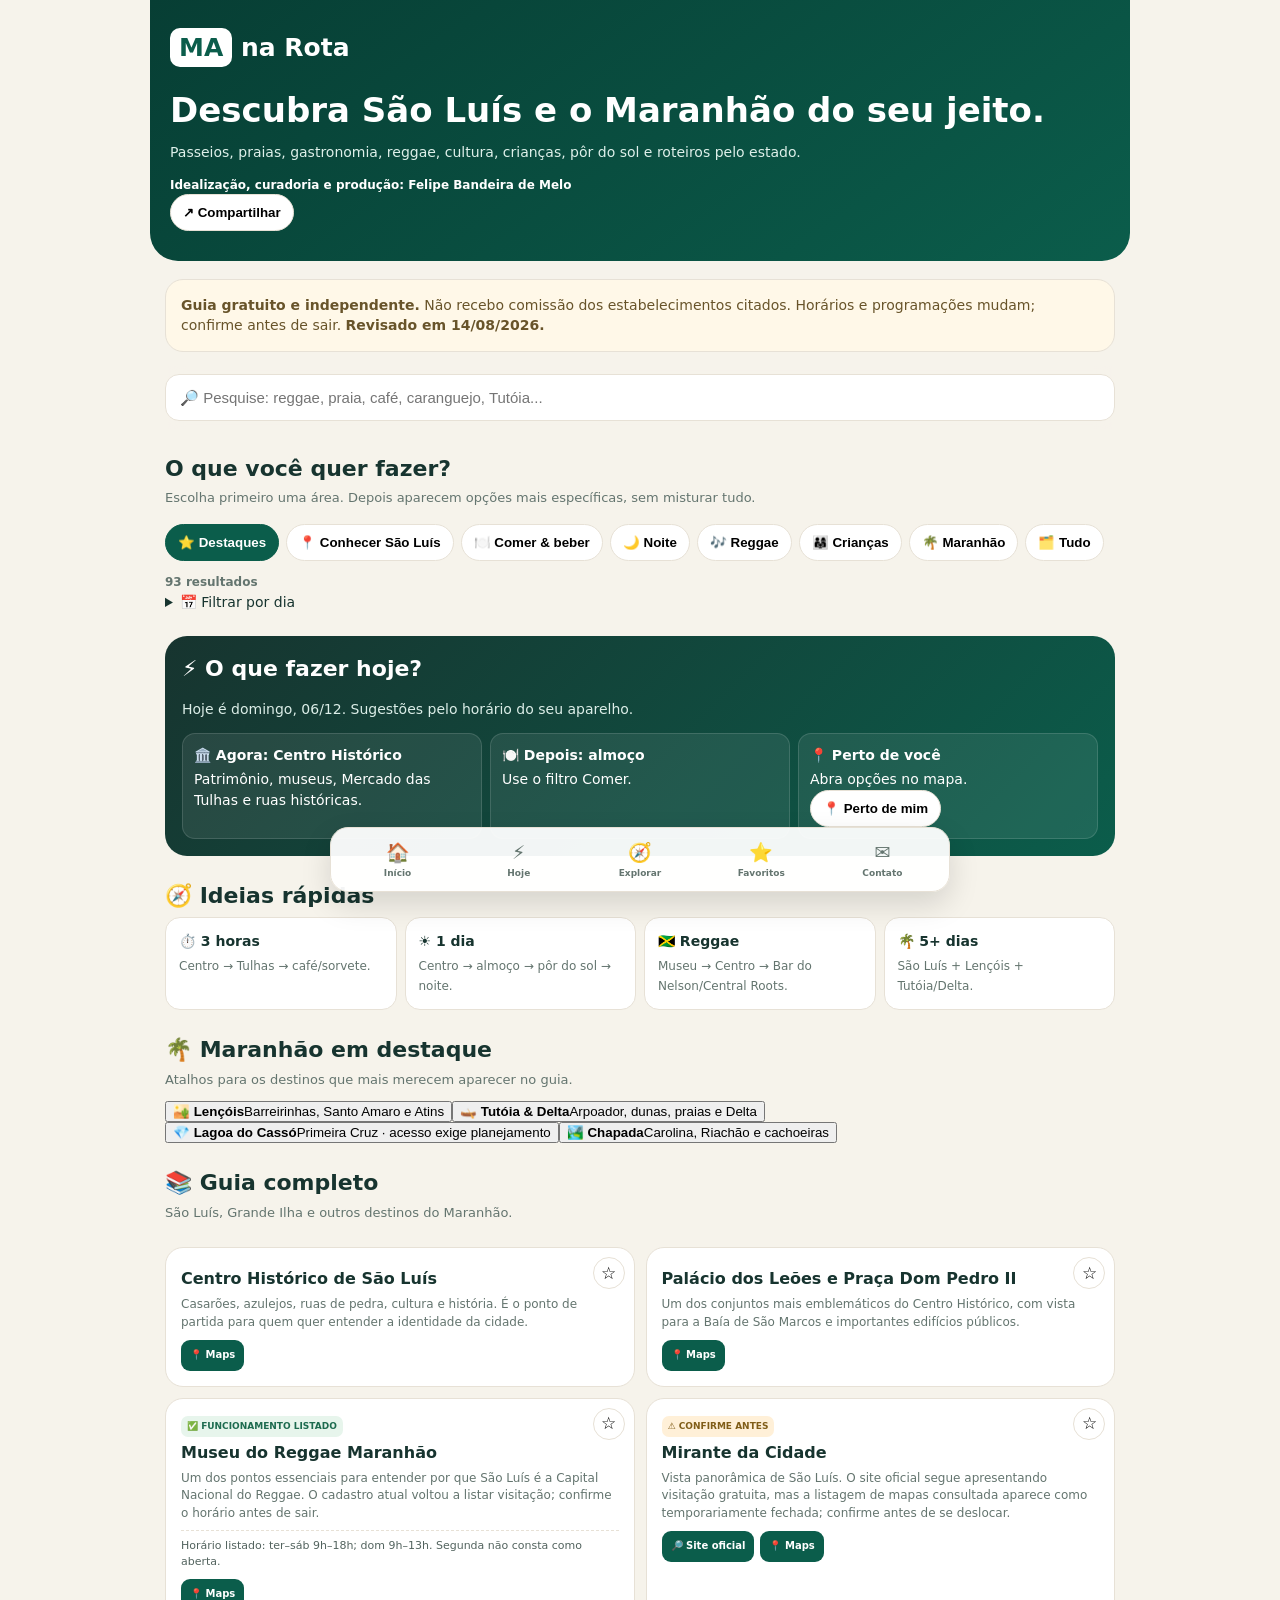
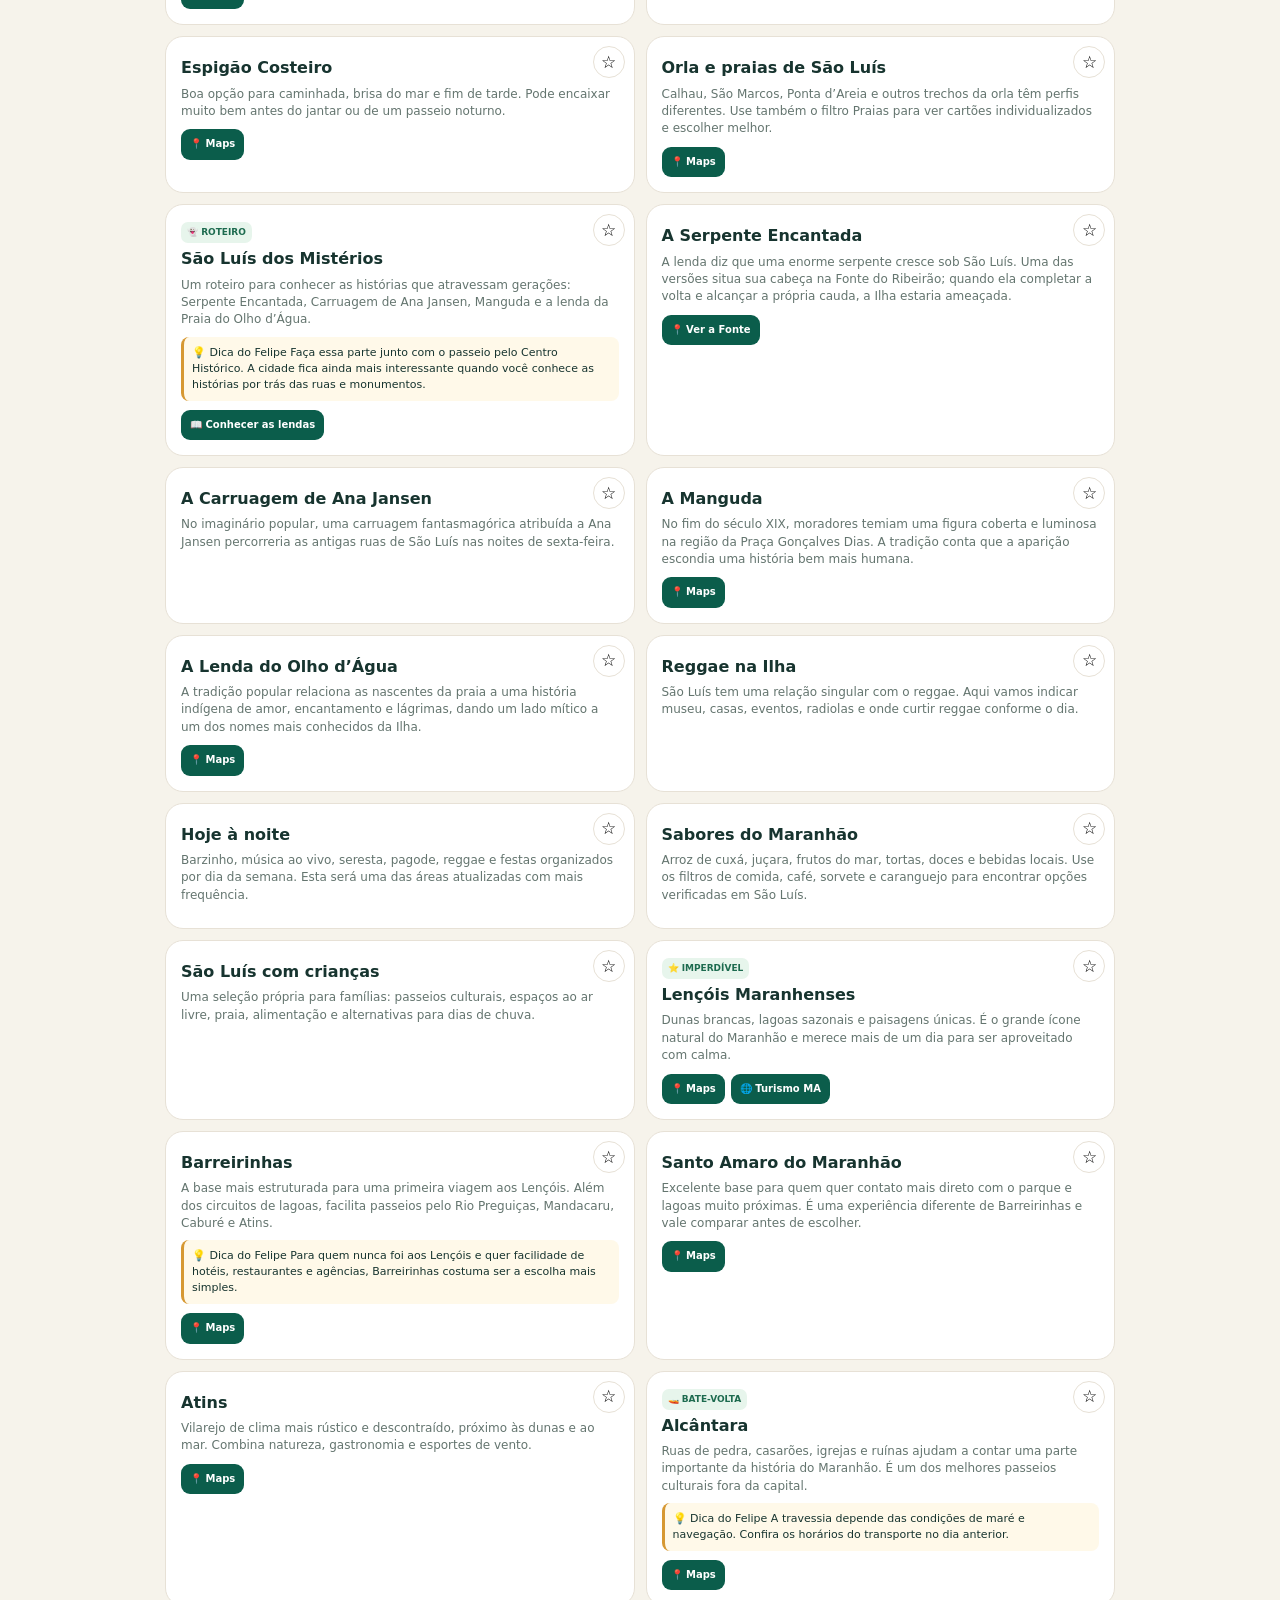
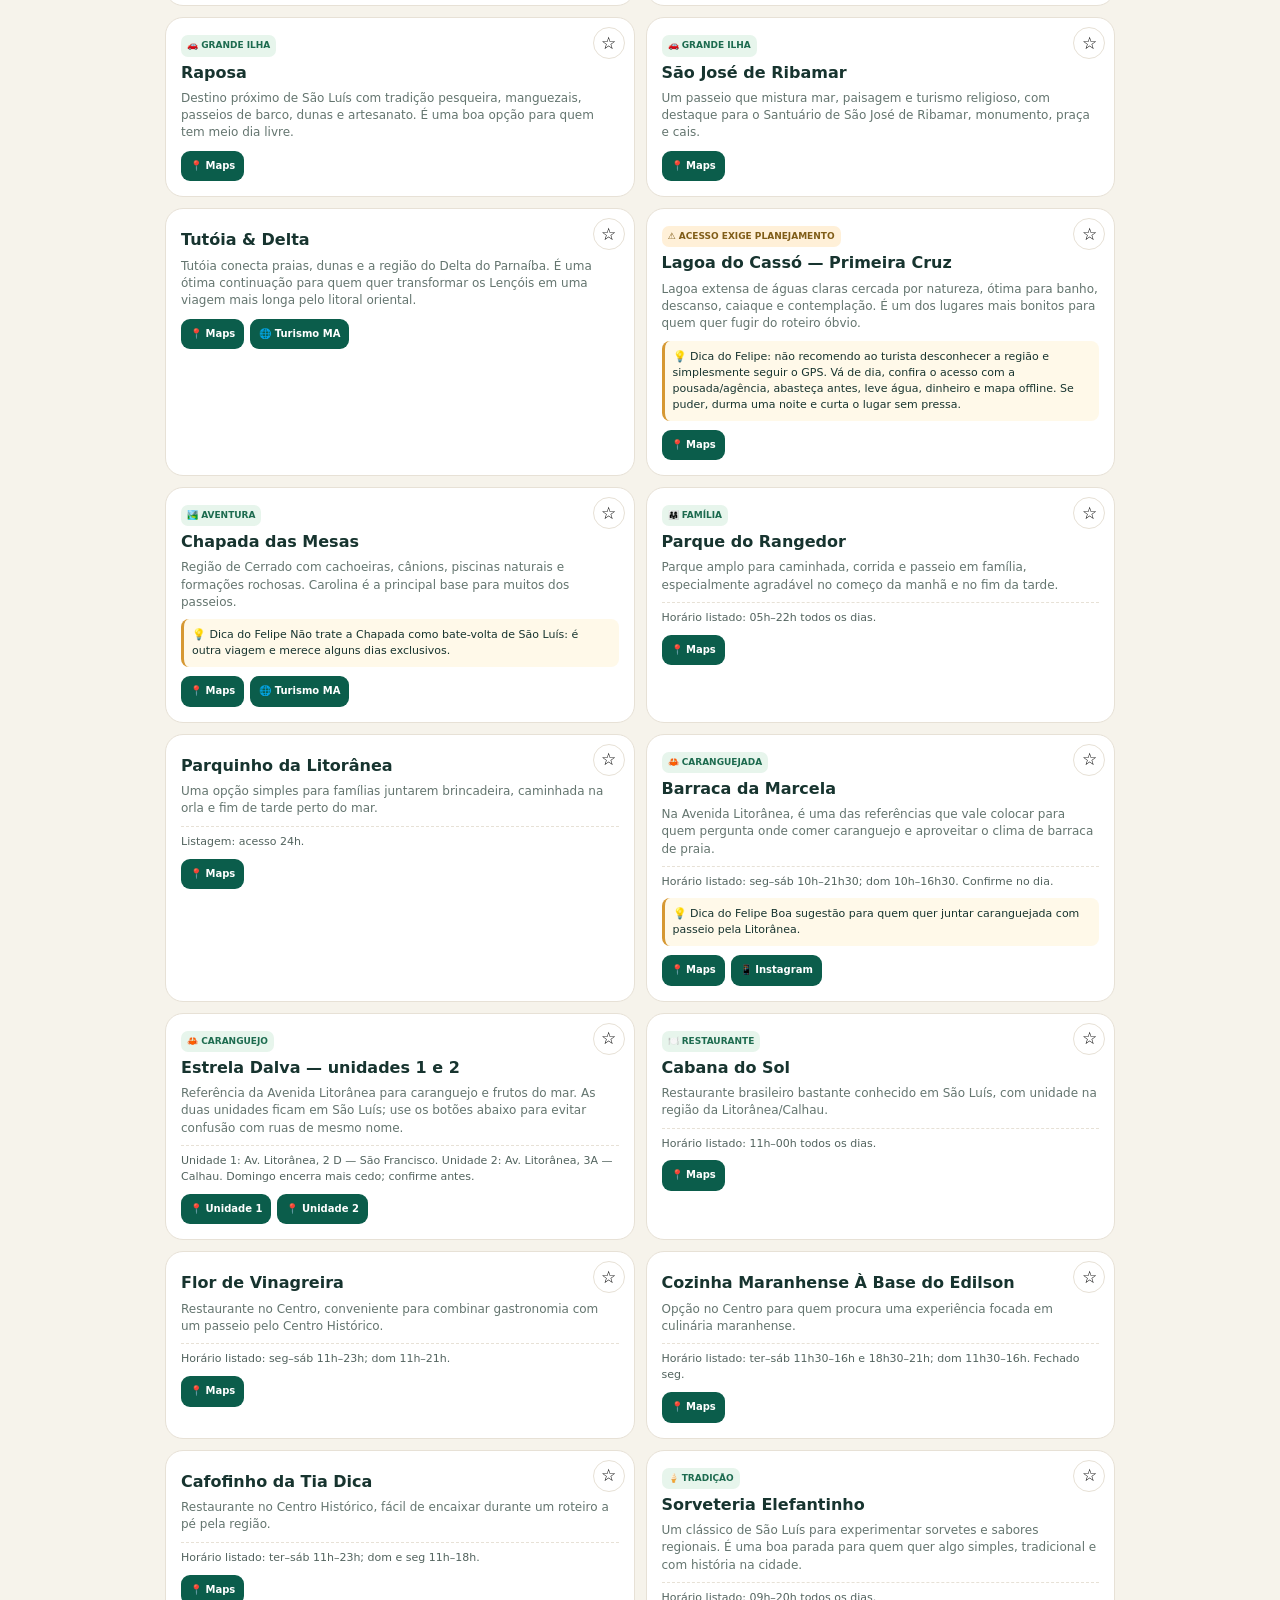
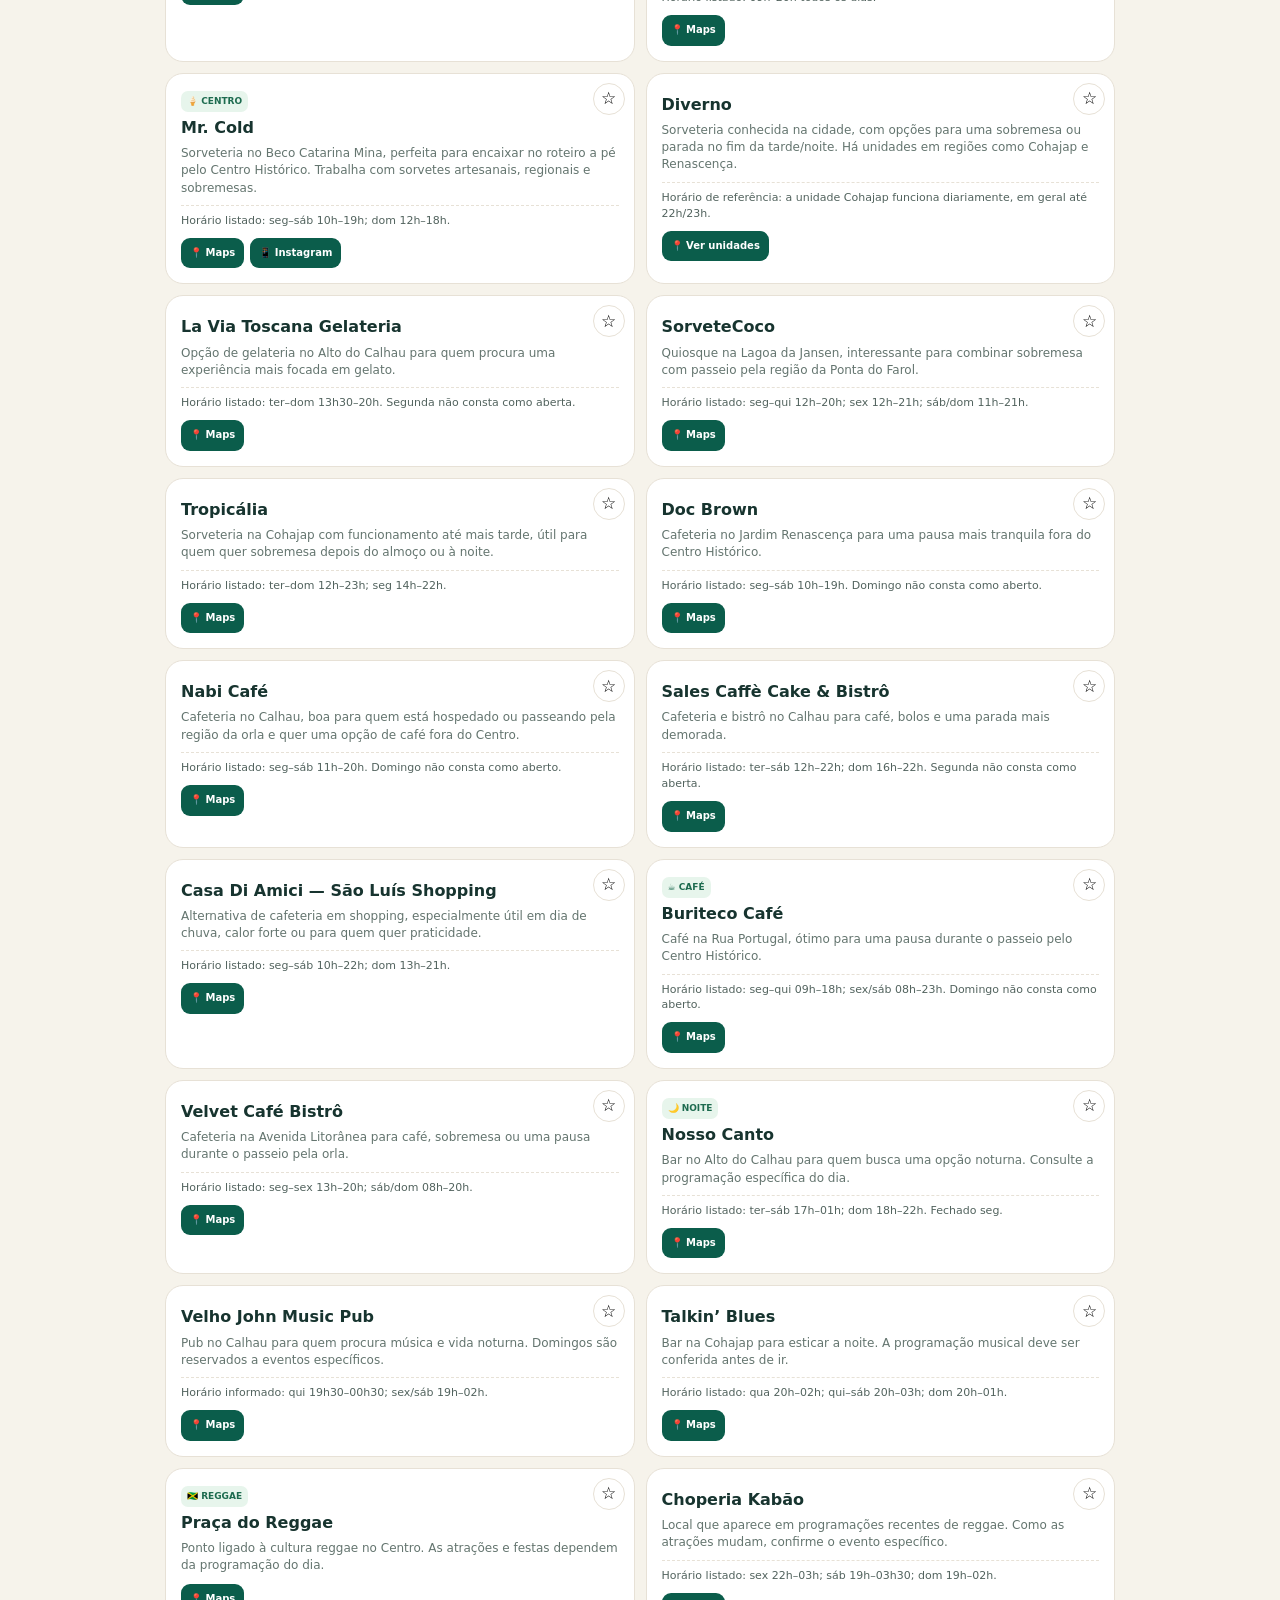
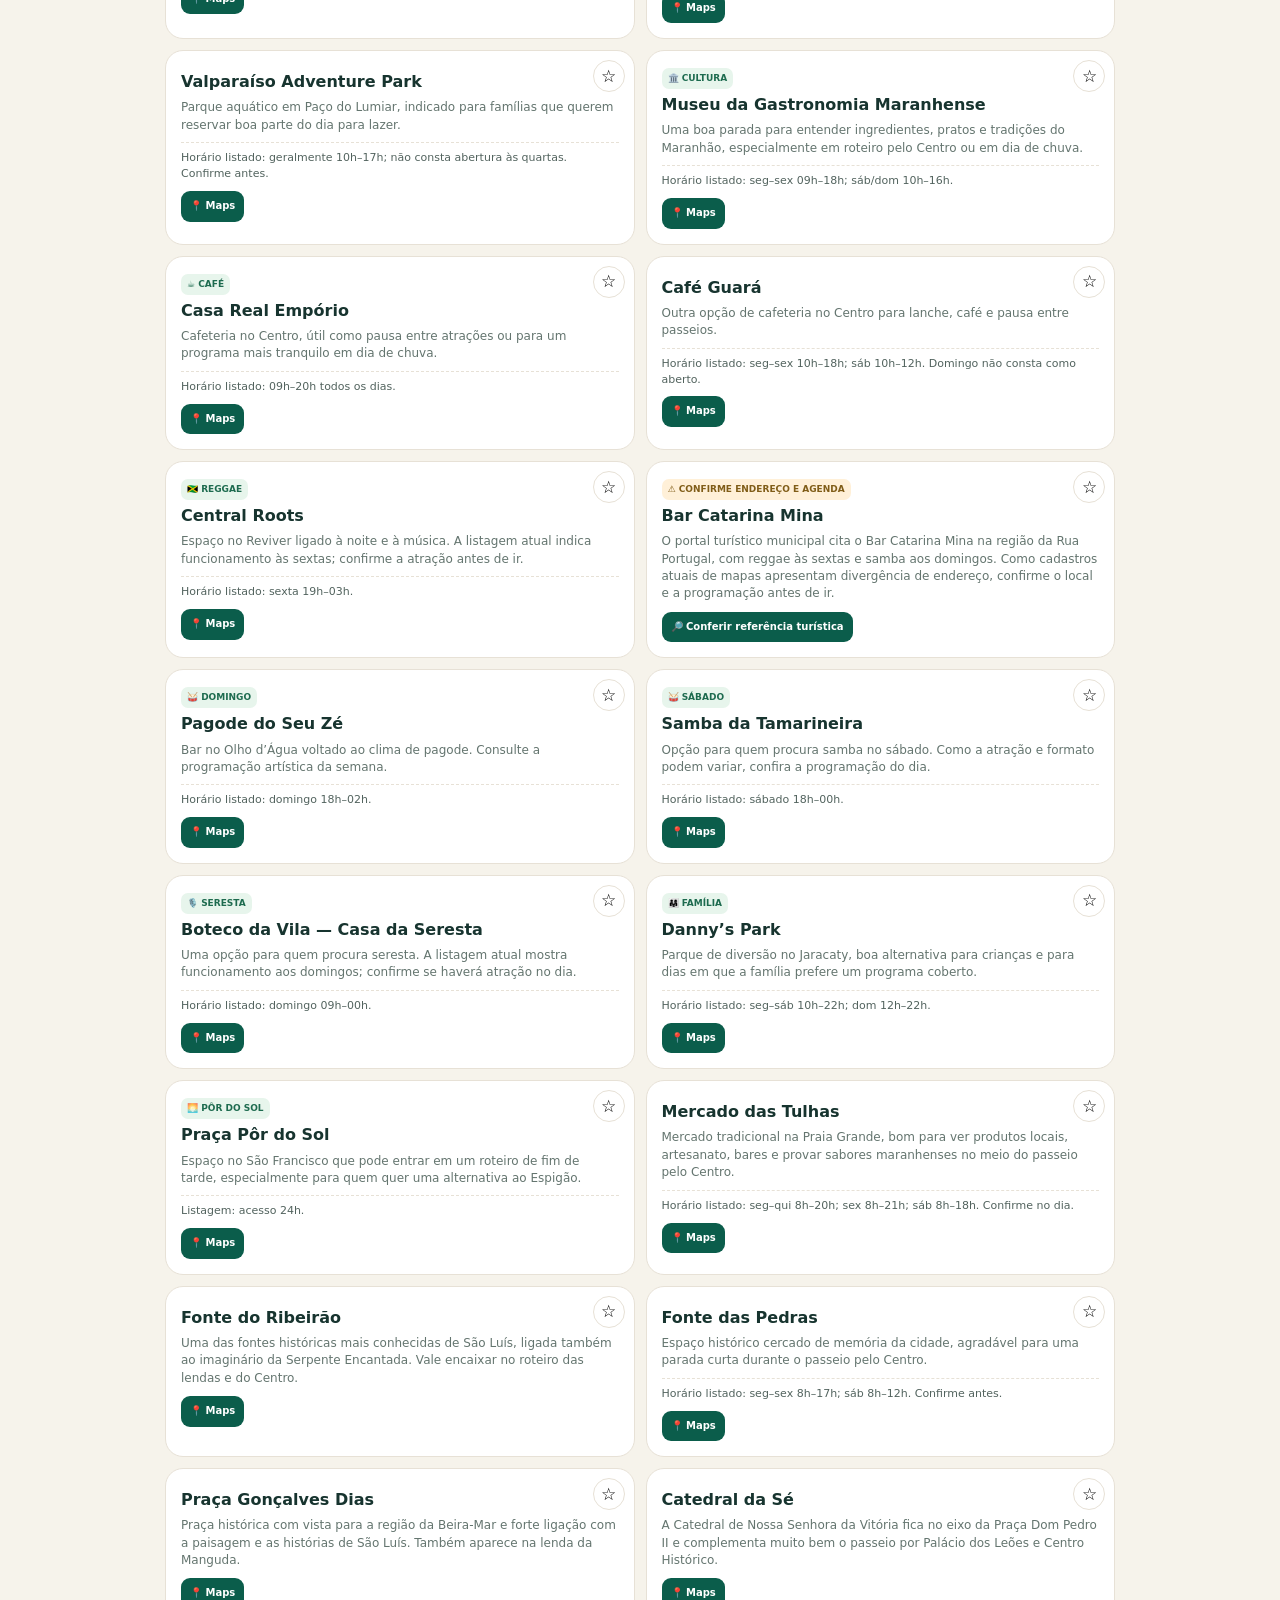
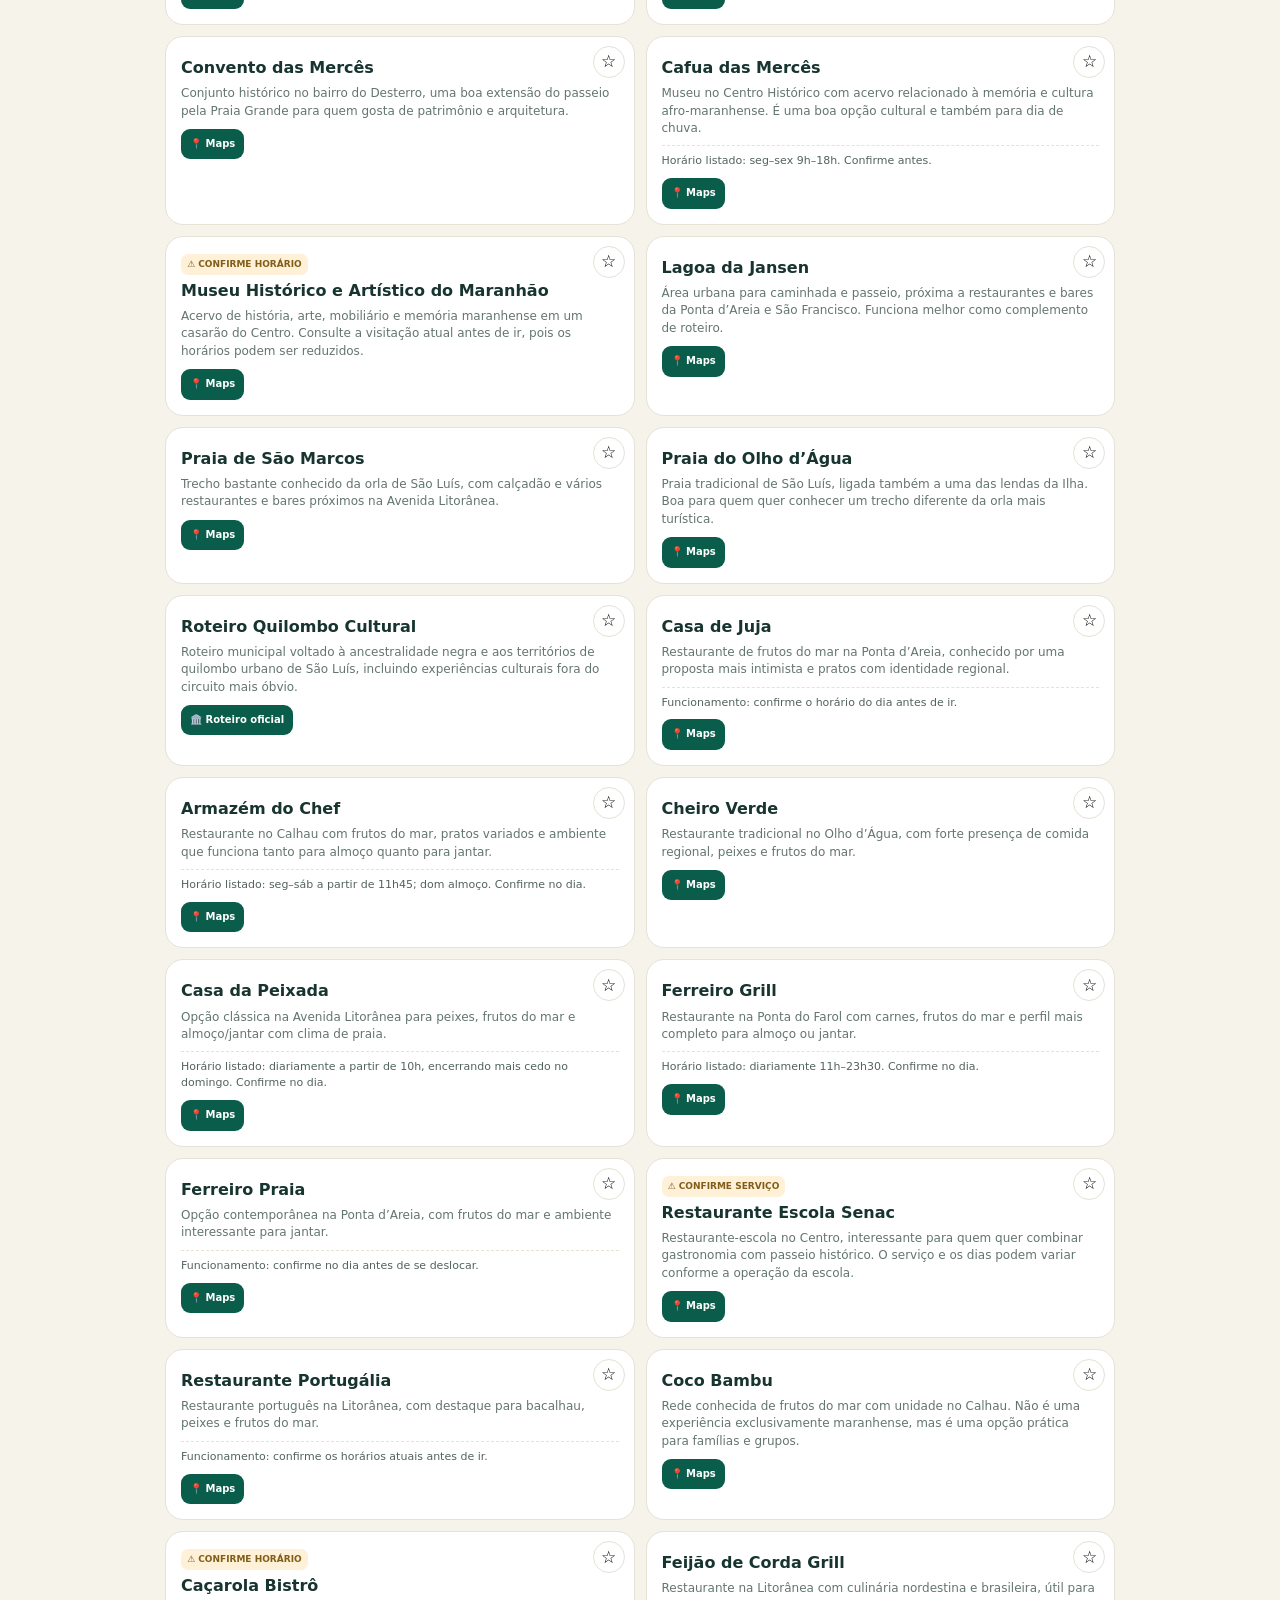
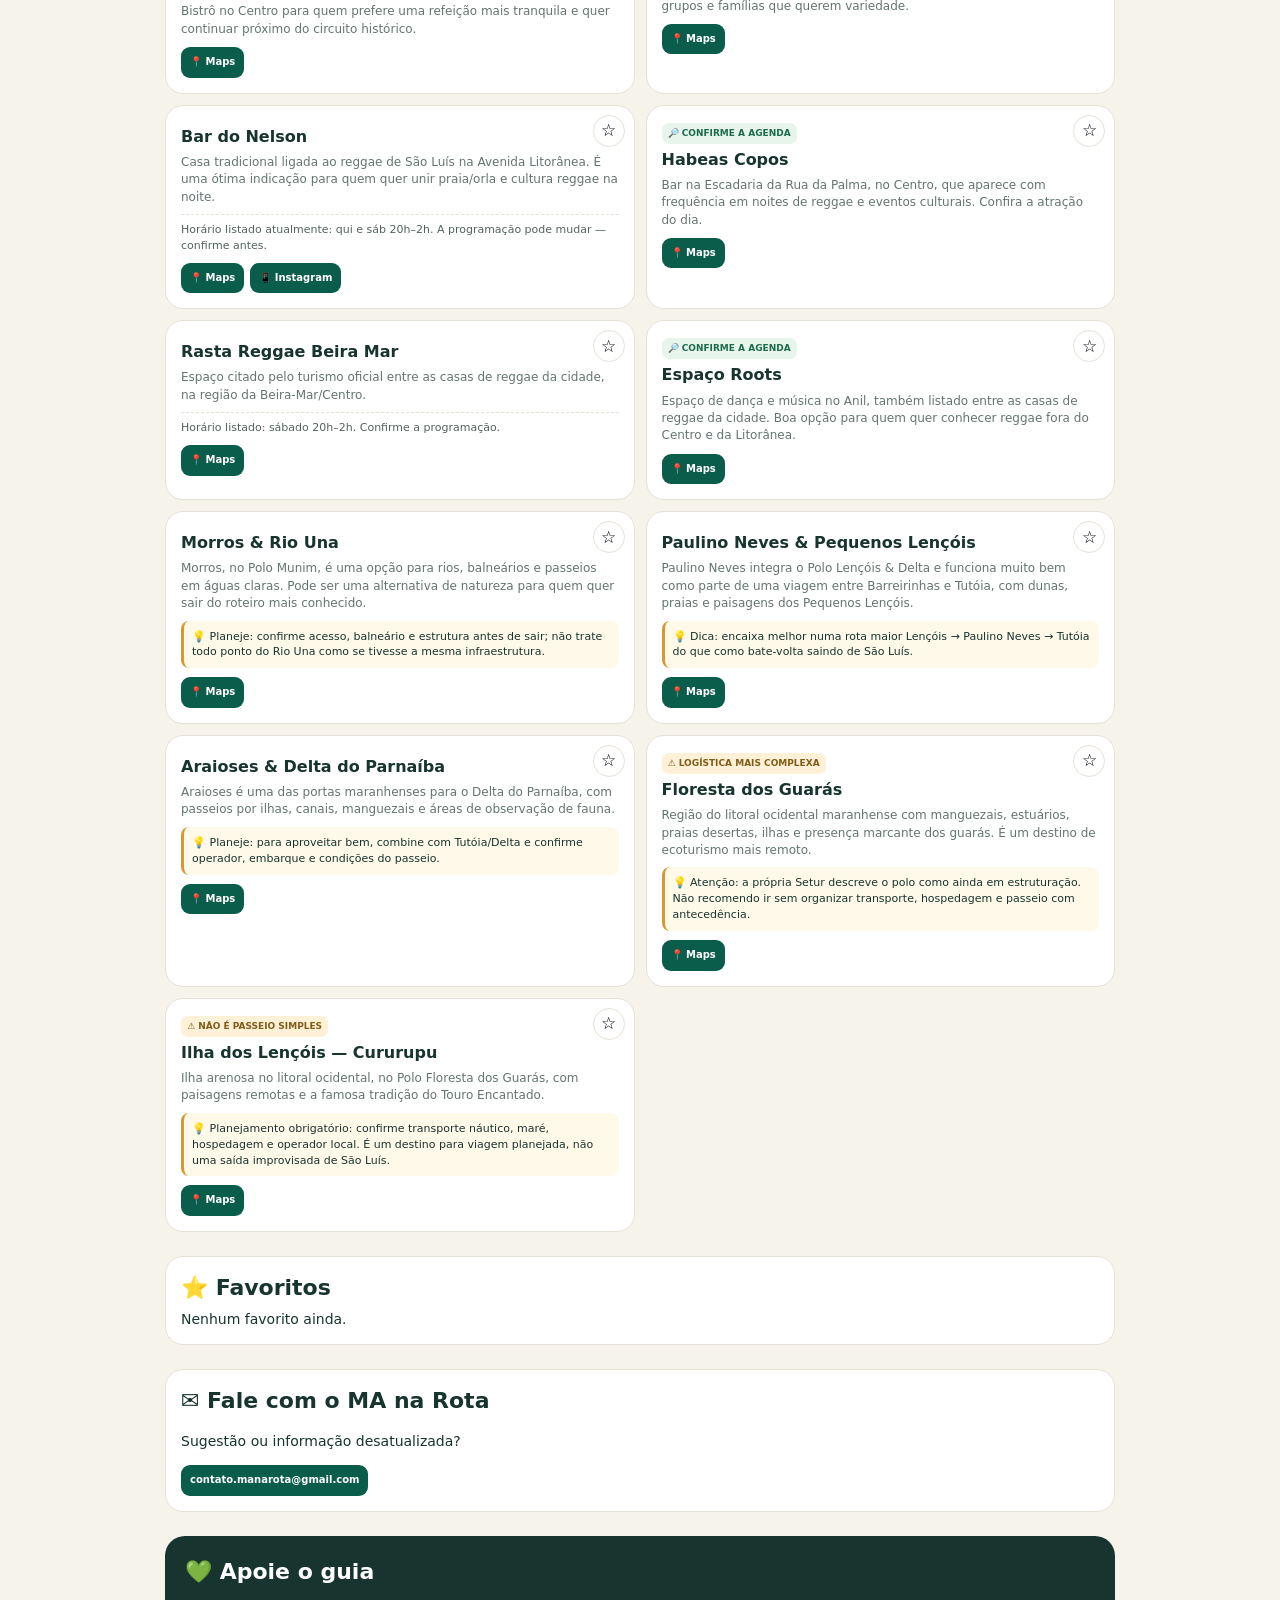
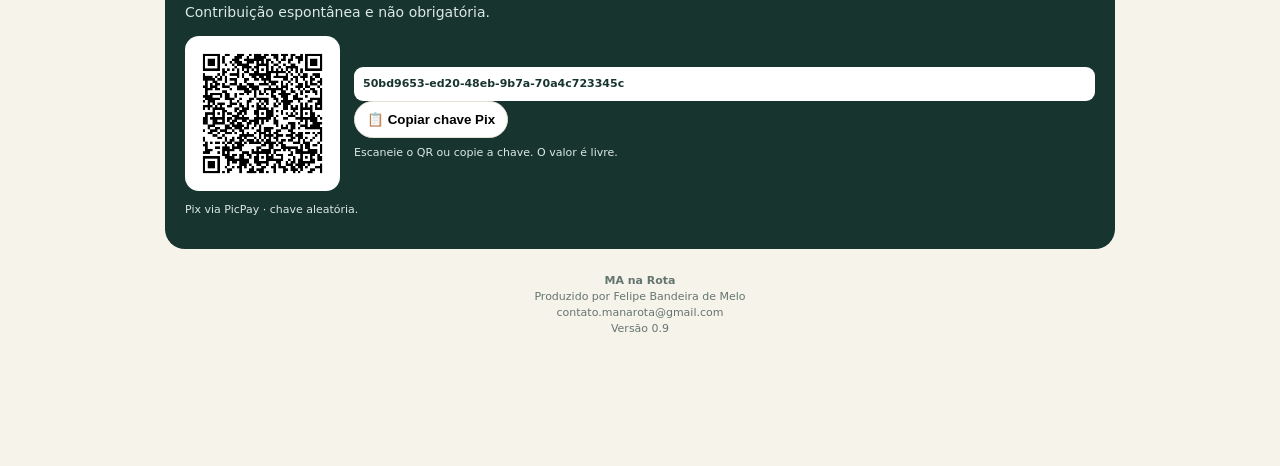
==== commit a6c6910b: "Organiza categorias e destaca Tutóia e Lagoa do Cassó" ====
--- a/index.html
+++ b/index.html
@@ -1 +1 @@
-<!doctype html><html lang="pt-BR"><head><meta charset="utf-8"><meta name="viewport" content="width=device-width,initial-scale=1,viewport-fit=cover"><meta name="theme-color" content="#0b5d4b"><title>MA na Rota — São Luís & Maranhão</title><link rel="stylesheet" href="style.css"></head><body><div class="w"><header class="hero" id="inicio"><div class="logo"><b>MA</b> na Rota</div><h1>Descubra São Luís e o Maranhão do seu jeito.</h1><p>Passeios, praias, gastronomia, reggae, cultura, crianças, pôr do sol e roteiros pelo estado.</p><div class="by"><strong>Idealização, curadoria e produção: Felipe Bandeira de Melo</strong></div><button class="chip" id="share">↗ Compartilhar</button></header><div class="notice"><strong>Guia gratuito e independente.</strong> Não recebo comissão dos estabelecimentos citados. Horários e programações mudam; confirme antes de sair. <strong>Revisado em 14/08/2026.</strong></div><div class="search"><input id="q" placeholder="🔎 Pesquise: reggae, praia, café, caranguejo, Alcântara..."></div><section class="sec"><h2>O que você quer fazer?</h2><div class="chips"><button class="chip on" data-f="all">Tudo</button><button class="chip" data-f="turismo">📍 Conhecer</button><button class="chip" data-f="cultura">🏛️ Cultura</button><button class="chip" data-f="praia">🏖️ Praias</button><button class="chip" data-f="comer">🍽️ Comer</button><button class="chip" data-f="caranguejo">🦀 Caranguejo</button><button class="chip" data-f="cafe">☕ Café</button><button class="chip" data-f="sorvete">🍦 Sorvete</button><button class="chip" data-f="noite">🌙 Noite</button><button class="chip" data-f="reggae">🎶 Reggae</button><button class="chip" data-f="por-do-sol">🌅 Pôr do sol</button><button class="chip" data-f="criancas">👨‍👩‍👧 Crianças</button><button class="chip" data-f="maranhao">🌴 Maranhão</button><button class="chip" data-f="lendas">👻 Lendas</button></div><div class="feedback" id="feedback"></div><h2 style="font-size:17px">📅 Filtrar por dia</h2><div class="chips"><button class="chip on" data-day="all">Todos</button><button class="chip" data-day="today">Hoje</button><button class="chip" data-day="1">Seg</button><button class="chip" data-day="2">Ter</button><button class="chip" data-day="3">Qua</button><button class="chip" data-day="4">Qui</button><button class="chip" data-day="5">Sex</button><button class="chip" data-day="6">Sáb</button><button class="chip" data-day="0">Dom</button></div></section><section class="sec today" id="hoje"><h2>⚡ O que fazer hoje?</h2><p id="todayText"></p><div class="now"><div><b id="n1"></b><span id="t1"></span></div><div><b id="n2"></b><span id="t2"></span></div><div><b>📍 Perto de você</b><span>Abra opções no mapa.</span><br><button class="chip" id="near">📍 Perto de mim</button></div></div></section><section class="sec"><h2>🧭 Ideias rápidas</h2><div class="routes"><div class="route"><b>⏱️ 3 horas</b><span>Centro → Tulhas → café/sorvete.</span></div><div class="route"><b>☀️ 1 dia</b><span>Centro → almoço → pôr do sol → noite.</span></div><div class="route"><b>🇯🇲 Reggae</b><span>Museu → Centro → Bar do Nelson/Central Roots.</span></div><div class="route"><b>🌴 5+ dias</b><span>São Luís + Lençóis + Delta.</span></div></div></section><section class="sec"><h2>📚 Guia completo</h2><p class="sub">São Luís, Grande Ilha e outros destinos do Maranhão.</p></section><main class="grid" id="cards"></main><div id="empty" class="empty">Nenhuma indicação encontrada.</div><section class="sec" id="favoritos"><div class="box"><h2>⭐ Favoritos</h2><div class="grid" id="favList"></div></div></section><section class="sec" id="contato"><div class="box"><h2>✉️ Fale com o MA na Rota</h2><p>Sugestão ou informação desatualizada?</p><a class="btn" href="mailto:contato.manarota@gmail.com?subject=Sugestao%20MA%20na%20Rota">contato.manarota@gmail.com</a></div></section><section class="sec"><div class="support"><h2>💚 Apoie o guia</h2><p>Contribuição espontânea e não obrigatória.</p><div class="pix-support"><img src="pix-qr.png" alt="QR Code Pix para apoiar o MA na Rota"><div><div class="pix" id="pixKey">50bd9653-ed20-48eb-9b7a-70a4c723345c</div><button class="chip" id="copyKey">📋 Copiar chave Pix</button><div class="small" style="color:#dce9e5;margin-top:7px">Escaneie o QR ou copie a chave. O valor é livre.</div></div></div><p class="small" style="color:#dce9e5">Pix via PicPay · chave aleatória.</p></div></section><footer class="sec" style="text-align:center;color:#64756f;font-size:11px"><strong>MA na Rota</strong><br>Produzido por Felipe Bandeira de Melo<br>contato.manarota@gmail.com<br>Versão 0.8</footer></div><nav class="nav"><a href="#inicio"><b>🏠</b>Início</a><a href="#hoje"><b>⚡</b>Hoje</a><a href="#cards"><b>🧭</b>Explorar</a><a href="#favoritos"><b>⭐</b>Favoritos</a><a href="#contato"><b>✉️</b>Contato</a></nav><script src="data1.js"></script><script src="data2.js"></script><script src="data3.js"></script><script src="app.js"></script></body></html>+<!doctype html><html lang="pt-BR"><head><meta charset="utf-8"><meta name="viewport" content="width=device-width,initial-scale=1,viewport-fit=cover"><meta name="theme-color" content="#0b5d4b"><title>MA na Rota — São Luís & Maranhão</title><link rel="stylesheet" href="style.css"></head><body><div class="w"><header class="hero" id="inicio"><div class="logo"><b>MA</b> na Rota</div><h1>Descubra São Luís e o Maranhão do seu jeito.</h1><p>Passeios, praias, gastronomia, reggae, cultura, crianças, pôr do sol e roteiros pelo estado.</p><div class="by"><strong>Idealização, curadoria e produção: Felipe Bandeira de Melo</strong></div><button class="chip" id="share">↗ Compartilhar</button></header><div class="notice"><strong>Guia gratuito e independente.</strong> Não recebo comissão dos estabelecimentos citados. Horários e programações mudam; confirme antes de sair. <strong>Revisado em 14/08/2026.</strong></div><div class="search"><input id="q" placeholder="🔎 Pesquise: reggae, praia, café, caranguejo, Tutóia..."></div><section class="sec"><h2>O que você quer fazer?</h2><p class="sub">Escolha primeiro uma área. Depois aparecem opções mais específicas, sem misturar tudo.</p><div class="chips main-chips"><button class="chip on" data-f="destaques">⭐ Destaques</button><button class="chip" data-f="turismo">📍 Conhecer São Luís</button><button class="chip" data-f="comer">🍽️ Comer & beber</button><button class="chip" data-f="noite">🌙 Noite</button><button class="chip" data-f="reggae">🎶 Reggae</button><button class="chip" data-f="criancas">👨‍👩‍👧 Crianças</button><button class="chip" data-f="maranhao">🌴 Maranhão</button><button class="chip" data-f="all">🗂️ Tudo</button></div><div class="subwrap" id="subwrap" hidden><div class="subhead" id="subhead"></div><div class="chips" id="subchips"></div></div><div class="feedback" id="feedback"></div><details class="daybox"><summary>📅 Filtrar por dia</summary><div class="chips daychips"><button class="chip on" data-day="all">Todos</button><button class="chip" data-day="today">Hoje</button><button class="chip" data-day="1">Seg</button><button class="chip" data-day="2">Ter</button><button class="chip" data-day="3">Qua</button><button class="chip" data-day="4">Qui</button><button class="chip" data-day="5">Sex</button><button class="chip" data-day="6">Sáb</button><button class="chip" data-day="0">Dom</button></div></details></section><section class="sec today" id="hoje"><h2>⚡ O que fazer hoje?</h2><p id="todayText"></p><div class="now"><div><b id="n1"></b><span id="t1"></span></div><div><b id="n2"></b><span id="t2"></span></div><div><b>📍 Perto de você</b><span>Abra opções no mapa.</span><br><button class="chip" id="near">📍 Perto de mim</button></div></div></section><section class="sec"><h2>🧭 Ideias rápidas</h2><div class="routes"><div class="route"><b>⏱️ 3 horas</b><span>Centro → Tulhas → café/sorvete.</span></div><div class="route"><b>☀️ 1 dia</b><span>Centro → almoço → pôr do sol → noite.</span></div><div class="route"><b>🇯🇲 Reggae</b><span>Museu → Centro → Bar do Nelson/Central Roots.</span></div><div class="route"><b>🌴 5+ dias</b><span>São Luís + Lençóis + Tutóia/Delta.</span></div></div></section><section class="sec state-feature"><h2>🌴 Maranhão em destaque</h2><p class="sub">Atalhos para os destinos que mais merecem aparecer no guia.</p><div class="quick-grid"><button class="quick" data-ma-sub="lencois"><b>🏜️ Lençóis</b><span>Barreirinhas, Santo Amaro e Atins</span></button><button class="quick" data-ma-sub="delta"><b>🛶 Tutóia & Delta</b><span>Arpoador, dunas, praias e Delta</span></button><button class="quick" data-ma-sub="casso"><b>💎 Lagoa do Cassó</b><span>Primeira Cruz · acesso exige planejamento</span></button><button class="quick" data-ma-sub="chapada"><b>🏞️ Chapada</b><span>Carolina, Riachão e cachoeiras</span></button></div></section><section class="sec"><h2 id="guideTitle">📚 Guia completo</h2><p class="sub" id="guideSub">São Luís, Grande Ilha e outros destinos do Maranhão.</p></section><main class="grid" id="cards"></main><div id="empty" class="empty">Nenhuma indicação encontrada.</div><section class="sec" id="favoritos"><div class="box"><h2>⭐ Favoritos</h2><div class="grid" id="favList"></div></div></section><section class="sec" id="contato"><div class="box"><h2>✉️ Fale com o MA na Rota</h2><p>Sugestão ou informação desatualizada?</p><a class="btn" href="mailto:contato.manarota@gmail.com?subject=Sugestao%20MA%20na%20Rota">contato.manarota@gmail.com</a></div></section><section class="sec"><div class="support"><h2>💚 Apoie o guia</h2><p>Contribuição espontânea e não obrigatória.</p><div class="pix-support"><img src="pix-qr.png" alt="QR Code Pix para apoiar o MA na Rota"><div><div class="pix" id="pixKey">50bd9653-ed20-48eb-9b7a-70a4c723345c</div><button class="chip" id="copyKey">📋 Copiar chave Pix</button><div class="small" style="color:#dce9e5;margin-top:7px">Escaneie o QR ou copie a chave. O valor é livre.</div></div></div><p class="small" style="color:#dce9e5">Pix via PicPay · chave aleatória.</p></div></section><footer class="sec" style="text-align:center;color:#64756f;font-size:11px"><strong>MA na Rota</strong><br>Produzido por Felipe Bandeira de Melo<br>contato.manarota@gmail.com<br>Versão 0.9</footer></div><nav class="nav"><a href="#inicio"><b>🏠</b>Início</a><a href="#hoje"><b>⚡</b>Hoje</a><a href="#cards"><b>🧭</b>Explorar</a><a href="#favoritos"><b>⭐</b>Favoritos</a><a href="#contato"><b>✉️</b>Contato</a></nav><script src="data1.js"></script><script src="data2.js"></script><script src="data3.js"></script><script src="app.js"></script></body></html>
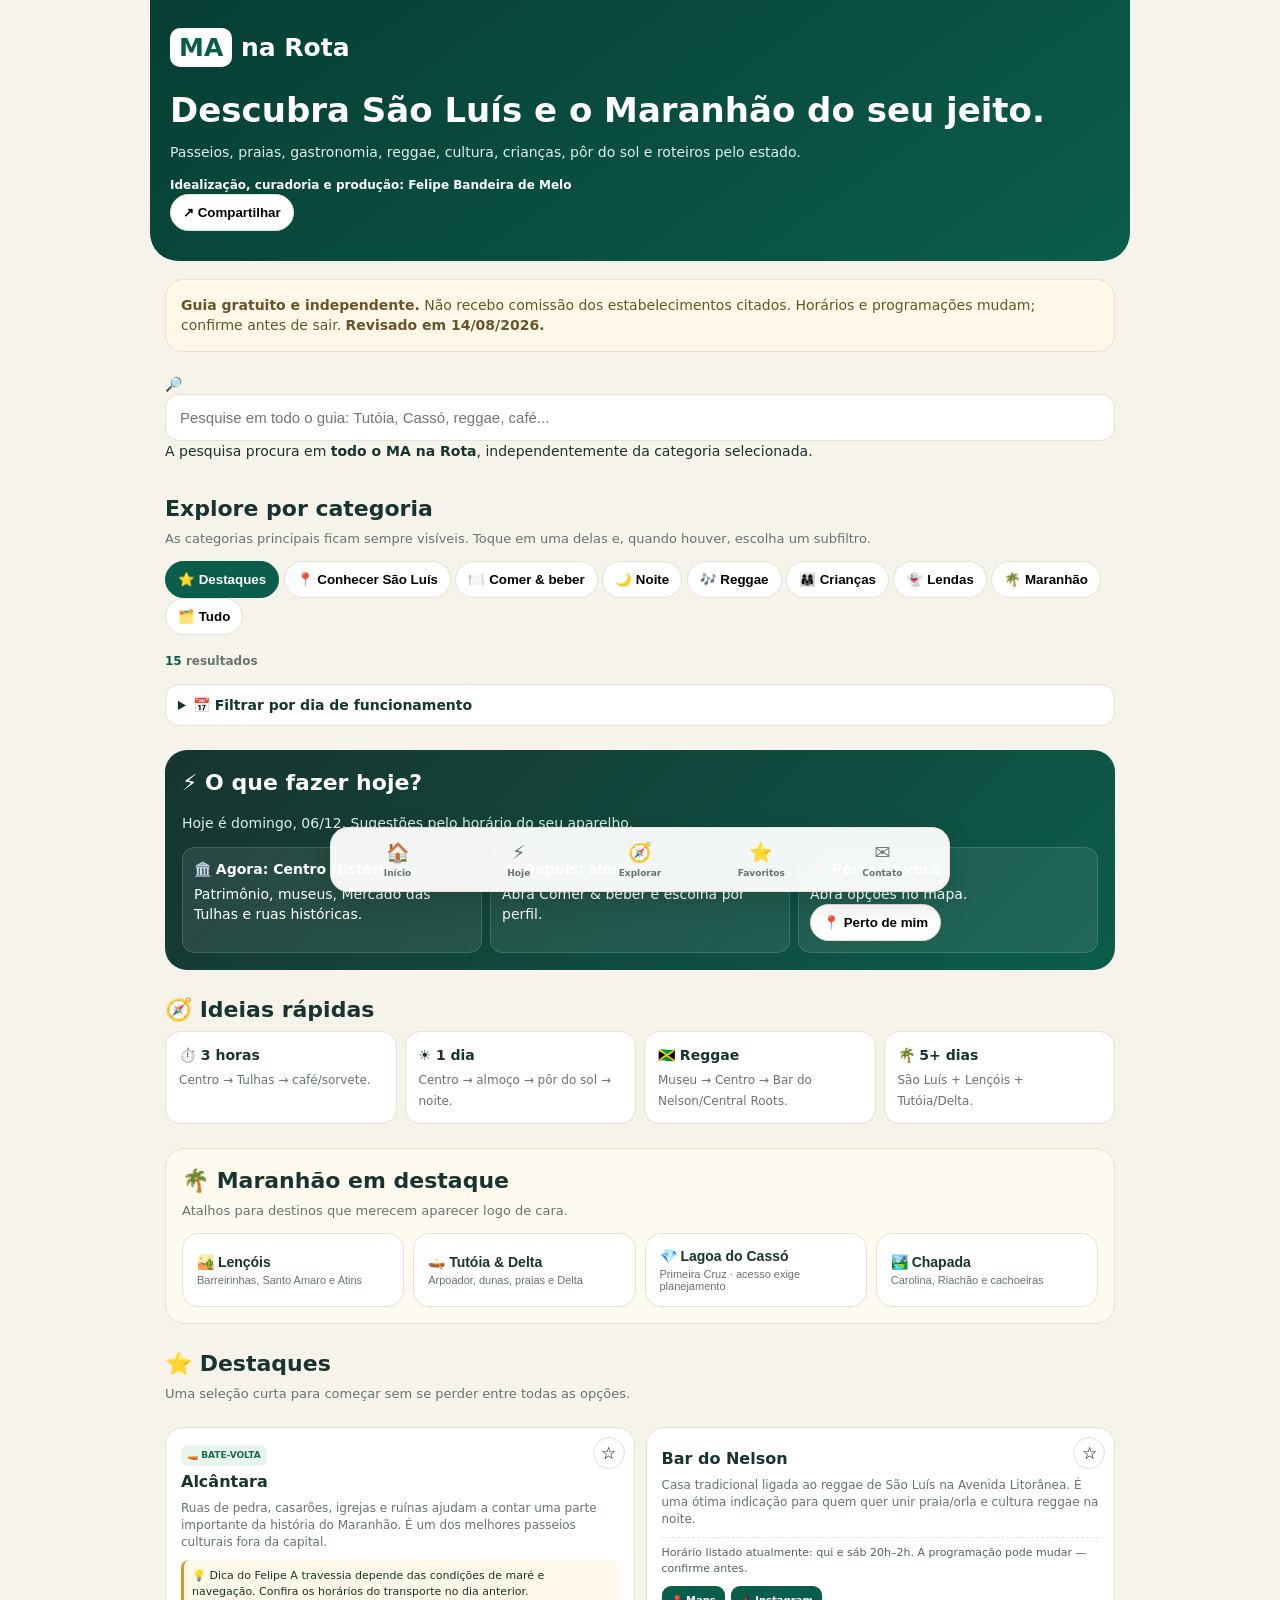
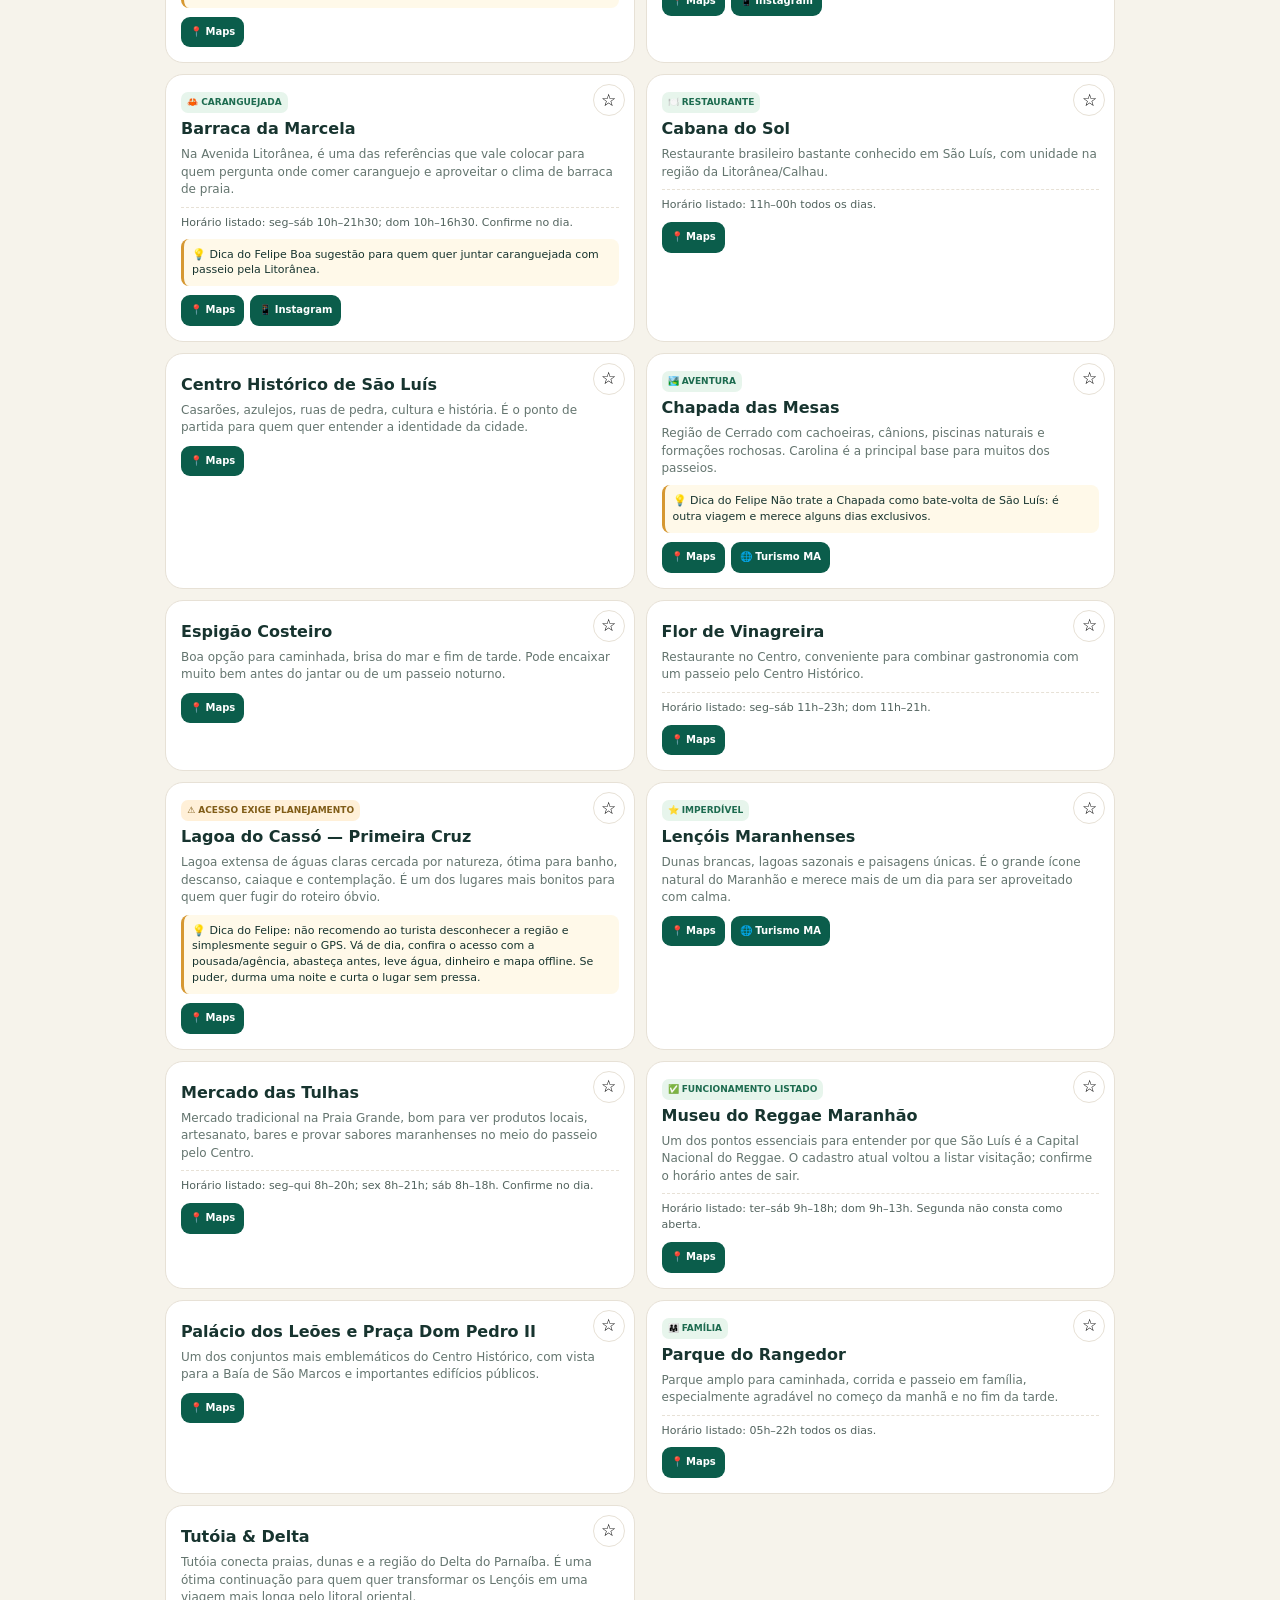
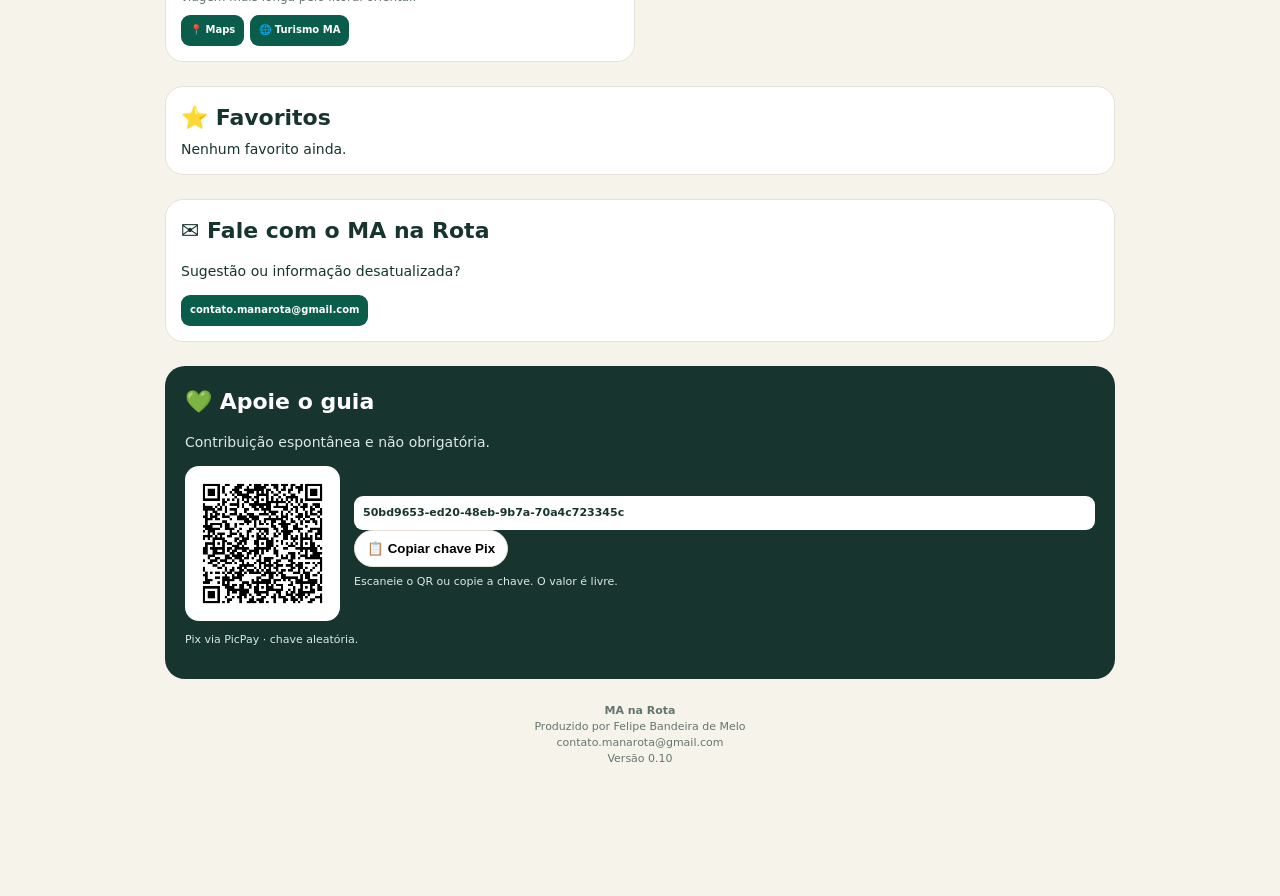
==== commit b51a1100: "Organiza categorias e busca global na V0.10" ====
--- a/index.html
+++ b/index.html
@@ -1 +1,25 @@
-<!doctype html><html lang="pt-BR"><head><meta charset="utf-8"><meta name="viewport" content="width=device-width,initial-scale=1,viewport-fit=cover"><meta name="theme-color" content="#0b5d4b"><title>MA na Rota — São Luís & Maranhão</title><link rel="stylesheet" href="style.css"></head><body><div class="w"><header class="hero" id="inicio"><div class="logo"><b>MA</b> na Rota</div><h1>Descubra São Luís e o Maranhão do seu jeito.</h1><p>Passeios, praias, gastronomia, reggae, cultura, crianças, pôr do sol e roteiros pelo estado.</p><div class="by"><strong>Idealização, curadoria e produção: Felipe Bandeira de Melo</strong></div><button class="chip" id="share">↗ Compartilhar</button></header><div class="notice"><strong>Guia gratuito e independente.</strong> Não recebo comissão dos estabelecimentos citados. Horários e programações mudam; confirme antes de sair. <strong>Revisado em 14/08/2026.</strong></div><div class="search"><input id="q" placeholder="🔎 Pesquise: reggae, praia, café, caranguejo, Tutóia..."></div><section class="sec"><h2>O que você quer fazer?</h2><p class="sub">Escolha primeiro uma área. Depois aparecem opções mais específicas, sem misturar tudo.</p><div class="chips main-chips"><button class="chip on" data-f="destaques">⭐ Destaques</button><button class="chip" data-f="turismo">📍 Conhecer São Luís</button><button class="chip" data-f="comer">🍽️ Comer & beber</button><button class="chip" data-f="noite">🌙 Noite</button><button class="chip" data-f="reggae">🎶 Reggae</button><button class="chip" data-f="criancas">👨‍👩‍👧 Crianças</button><button class="chip" data-f="maranhao">🌴 Maranhão</button><button class="chip" data-f="all">🗂️ Tudo</button></div><div class="subwrap" id="subwrap" hidden><div class="subhead" id="subhead"></div><div class="chips" id="subchips"></div></div><div class="feedback" id="feedback"></div><details class="daybox"><summary>📅 Filtrar por dia</summary><div class="chips daychips"><button class="chip on" data-day="all">Todos</button><button class="chip" data-day="today">Hoje</button><button class="chip" data-day="1">Seg</button><button class="chip" data-day="2">Ter</button><button class="chip" data-day="3">Qua</button><button class="chip" data-day="4">Qui</button><button class="chip" data-day="5">Sex</button><button class="chip" data-day="6">Sáb</button><button class="chip" data-day="0">Dom</button></div></details></section><section class="sec today" id="hoje"><h2>⚡ O que fazer hoje?</h2><p id="todayText"></p><div class="now"><div><b id="n1"></b><span id="t1"></span></div><div><b id="n2"></b><span id="t2"></span></div><div><b>📍 Perto de você</b><span>Abra opções no mapa.</span><br><button class="chip" id="near">📍 Perto de mim</button></div></div></section><section class="sec"><h2>🧭 Ideias rápidas</h2><div class="routes"><div class="route"><b>⏱️ 3 horas</b><span>Centro → Tulhas → café/sorvete.</span></div><div class="route"><b>☀️ 1 dia</b><span>Centro → almoço → pôr do sol → noite.</span></div><div class="route"><b>🇯🇲 Reggae</b><span>Museu → Centro → Bar do Nelson/Central Roots.</span></div><div class="route"><b>🌴 5+ dias</b><span>São Luís + Lençóis + Tutóia/Delta.</span></div></div></section><section class="sec state-feature"><h2>🌴 Maranhão em destaque</h2><p class="sub">Atalhos para os destinos que mais merecem aparecer no guia.</p><div class="quick-grid"><button class="quick" data-ma-sub="lencois"><b>🏜️ Lençóis</b><span>Barreirinhas, Santo Amaro e Atins</span></button><button class="quick" data-ma-sub="delta"><b>🛶 Tutóia & Delta</b><span>Arpoador, dunas, praias e Delta</span></button><button class="quick" data-ma-sub="casso"><b>💎 Lagoa do Cassó</b><span>Primeira Cruz · acesso exige planejamento</span></button><button class="quick" data-ma-sub="chapada"><b>🏞️ Chapada</b><span>Carolina, Riachão e cachoeiras</span></button></div></section><section class="sec"><h2 id="guideTitle">📚 Guia completo</h2><p class="sub" id="guideSub">São Luís, Grande Ilha e outros destinos do Maranhão.</p></section><main class="grid" id="cards"></main><div id="empty" class="empty">Nenhuma indicação encontrada.</div><section class="sec" id="favoritos"><div class="box"><h2>⭐ Favoritos</h2><div class="grid" id="favList"></div></div></section><section class="sec" id="contato"><div class="box"><h2>✉️ Fale com o MA na Rota</h2><p>Sugestão ou informação desatualizada?</p><a class="btn" href="mailto:contato.manarota@gmail.com?subject=Sugestao%20MA%20na%20Rota">contato.manarota@gmail.com</a></div></section><section class="sec"><div class="support"><h2>💚 Apoie o guia</h2><p>Contribuição espontânea e não obrigatória.</p><div class="pix-support"><img src="pix-qr.png" alt="QR Code Pix para apoiar o MA na Rota"><div><div class="pix" id="pixKey">50bd9653-ed20-48eb-9b7a-70a4c723345c</div><button class="chip" id="copyKey">📋 Copiar chave Pix</button><div class="small" style="color:#dce9e5;margin-top:7px">Escaneie o QR ou copie a chave. O valor é livre.</div></div></div><p class="small" style="color:#dce9e5">Pix via PicPay · chave aleatória.</p></div></section><footer class="sec" style="text-align:center;color:#64756f;font-size:11px"><strong>MA na Rota</strong><br>Produzido por Felipe Bandeira de Melo<br>contato.manarota@gmail.com<br>Versão 0.9</footer></div><nav class="nav"><a href="#inicio"><b>🏠</b>Início</a><a href="#hoje"><b>⚡</b>Hoje</a><a href="#cards"><b>🧭</b>Explorar</a><a href="#favoritos"><b>⭐</b>Favoritos</a><a href="#contato"><b>✉️</b>Contato</a></nav><script src="data1.js"></script><script src="data2.js"></script><script src="data3.js"></script><script src="app.js"></script></body></html>+<!doctype html><html lang="pt-BR"><head><meta charset="utf-8"><meta name="viewport" content="width=device-width,initial-scale=1,viewport-fit=cover"><meta name="theme-color" content="#0b5d4b"><title>MA na Rota — São Luís & Maranhão</title><link rel="stylesheet" href="style.css"></head><body><div class="w"><header class="hero" id="inicio"><div class="logo"><b>MA</b> na Rota</div><h1>Descubra São Luís e o Maranhão do seu jeito.</h1><p>Passeios, praias, gastronomia, reggae, cultura, crianças, pôr do sol e roteiros pelo estado.</p><div class="by"><strong>Idealização, curadoria e produção: Felipe Bandeira de Melo</strong></div><button class="chip" id="share" type="button">↗ Compartilhar</button></header><div class="notice"><strong>Guia gratuito e independente.</strong> Não recebo comissão dos estabelecimentos citados. Horários e programações mudam; confirme antes de sair. <strong>Revisado em 14/08/2026.</strong></div>
+
+<div class="search"><div class="searchbox"><span class="searchicon">🔎</span><input id="q" type="search" autocomplete="off" placeholder="Pesquise em todo o guia: Tutóia, Cassó, reggae, café..."><button id="clearSearch" type="button" hidden aria-label="Limpar pesquisa">✕</button></div><div class="search-hint" id="searchHint">A pesquisa procura em <strong>todo o MA na Rota</strong>, independentemente da categoria selecionada.</div></div>
+
+<section class="sec"><h2>Explore por categoria</h2><p class="sub">As categorias principais ficam sempre visíveis. Toque em uma delas e, quando houver, escolha um subfiltro.</p><div class="main-chips" id="mainCategories">
+<button class="chip on" type="button" data-f="destaques">⭐ Destaques</button>
+<button class="chip" type="button" data-f="turismo">📍 Conhecer São Luís</button>
+<button class="chip" type="button" data-f="comer">🍽️ Comer & beber</button>
+<button class="chip" type="button" data-f="noite">🌙 Noite</button>
+<button class="chip" type="button" data-f="reggae">🎶 Reggae</button>
+<button class="chip" type="button" data-f="criancas">👨‍👩‍👧 Crianças</button>
+<button class="chip" type="button" data-f="lendas">👻 Lendas</button>
+<button class="chip" type="button" data-f="maranhao">🌴 Maranhão</button>
+<button class="chip" type="button" data-f="all">🗂️ Tudo</button>
+</div><div class="subwrap" id="subwrap" hidden><div class="subhead" id="subhead"></div><div class="chips" id="subchips"></div></div><div class="feedback" id="feedback"></div><details class="daybox"><summary>📅 Filtrar por dia de funcionamento</summary><div class="chips daychips"><button class="chip on" type="button" data-day="all">Todos</button><button class="chip" type="button" data-day="today">Hoje</button><button class="chip" type="button" data-day="1">Seg</button><button class="chip" type="button" data-day="2">Ter</button><button class="chip" type="button" data-day="3">Qua</button><button class="chip" type="button" data-day="4">Qui</button><button class="chip" type="button" data-day="5">Sex</button><button class="chip" type="button" data-day="6">Sáb</button><button class="chip" type="button" data-day="0">Dom</button></div></details></section>
+
+<section class="sec today" id="hoje"><h2>⚡ O que fazer hoje?</h2><p id="todayText"></p><div class="now"><div><b id="n1"></b><span id="t1"></span></div><div><b id="n2"></b><span id="t2"></span></div><div><b>📍 Perto de você</b><span>Abra opções no mapa.</span><br><button class="chip" id="near" type="button">📍 Perto de mim</button></div></div></section>
+
+<section class="sec"><h2>🧭 Ideias rápidas</h2><div class="routes"><div class="route"><b>⏱️ 3 horas</b><span>Centro → Tulhas → café/sorvete.</span></div><div class="route"><b>☀️ 1 dia</b><span>Centro → almoço → pôr do sol → noite.</span></div><div class="route"><b>🇯🇲 Reggae</b><span>Museu → Centro → Bar do Nelson/Central Roots.</span></div><div class="route"><b>🌴 5+ dias</b><span>São Luís + Lençóis + Tutóia/Delta.</span></div></div></section>
+
+<section class="sec state-feature"><h2>🌴 Maranhão em destaque</h2><p class="sub">Atalhos para destinos que merecem aparecer logo de cara.</p><div class="quick-grid"><button class="quick" type="button" data-ma-sub="lencois"><b>🏜️ Lençóis</b><span>Barreirinhas, Santo Amaro e Atins</span></button><button class="quick" type="button" data-ma-sub="delta"><b>🛶 Tutóia & Delta</b><span>Arpoador, dunas, praias e Delta</span></button><button class="quick" type="button" data-ma-sub="casso"><b>💎 Lagoa do Cassó</b><span>Primeira Cruz · acesso exige planejamento</span></button><button class="quick" type="button" data-ma-sub="chapada"><b>🏞️ Chapada</b><span>Carolina, Riachão e cachoeiras</span></button></div></section>
+
+<section class="sec"><h2 id="guideTitle">⭐ Destaques</h2><p class="sub" id="guideSub">Uma seleção curta para começar sem se perder entre todas as opções.</p></section><main class="grid" id="cards"></main><div id="empty" class="empty">Nenhuma indicação encontrada. Tente outro termo ou limpe os filtros.</div>
+
+<section class="sec" id="favoritos"><div class="box"><h2>⭐ Favoritos</h2><div class="grid" id="favList"></div></div></section><section class="sec" id="contato"><div class="box"><h2>✉️ Fale com o MA na Rota</h2><p>Sugestão ou informação desatualizada?</p><a class="btn" href="mailto:contato.manarota@gmail.com?subject=Sugestao%20MA%20na%20Rota">contato.manarota@gmail.com</a></div></section><section class="sec"><div class="support"><h2>💚 Apoie o guia</h2><p>Contribuição espontânea e não obrigatória.</p><div class="pix-support"><img src="pix-qr.png" alt="QR Code Pix para apoiar o MA na Rota"><div><div class="pix" id="pixKey">50bd9653-ed20-48eb-9b7a-70a4c723345c</div><button class="chip" id="copyKey" type="button">📋 Copiar chave Pix</button><div class="small" style="color:#dce9e5;margin-top:7px">Escaneie o QR ou copie a chave. O valor é livre.</div></div></div><p class="small" style="color:#dce9e5">Pix via PicPay · chave aleatória.</p></div></section><footer class="sec" style="text-align:center;color:#64756f;font-size:11px"><strong>MA na Rota</strong><br>Produzido por Felipe Bandeira de Melo<br>contato.manarota@gmail.com<br>Versão 0.10</footer></div><nav class="nav"><a href="#inicio"><b>🏠</b>Início</a><a href="#hoje"><b>⚡</b>Hoje</a><a href="#cards"><b>🧭</b>Explorar</a><a href="#favoritos"><b>⭐</b>Favoritos</a><a href="#contato"><b>✉️</b>Contato</a></nav><script src="data1.js"></script><script src="data2.js"></script><script src="data3.js"></script><script src="app.js"></script></body></html>
--- a/style.css
+++ b/style.css
@@ -1 +1 @@
-:root{--g:#0b5d4b;--d:#17342f;--bg:#f6f3eb;--m:#64756f;--l:#e7e1d6;--a:#d69832}*{box-sizing:border-box}html{scroll-behavior:smooth}body{margin:0;background:var(--bg);color:var(--d);font:14px/1.45 system-ui,-apple-system,Segoe UI,Arial}.w{max-width:980px;margin:auto;padding:0 15px 105px}.hero{margin:0 -15px 18px;padding:30px 20px;color:#fff;background:linear-gradient(145deg,#073e34,var(--g));border-radius:0 0 28px 28px}.logo{font-size:25px;font-weight:900}.logo b{background:#fff;color:var(--g);padding:5px 9px;border-radius:10px}.hero h1{font-size:34px;line-height:1.06;margin:26px 0 9px}.hero p{color:#def0ea;max-width:760px}.by{font-size:12px;margin-top:13px}.notice,.box{background:#fff;border:1px solid var(--l);border-radius:18px;padding:15px;margin:14px 0}.notice{background:#fff8e8;color:#68542a}.search{position:sticky;top:0;z-index:7;background:#f6f3ebed;padding:8px 0;backdrop-filter:blur(9px)}#q{width:100%;padding:14px;border:1px solid var(--l);border-radius:14px;font-size:15px;background:#fff}.chips{display:flex;gap:7px;overflow:auto;padding:4px 0 8px;scrollbar-width:none}.chip{border:1px solid var(--l);background:#fff;padding:10px 12px;border-radius:999px;white-space:nowrap;cursor:pointer;font-weight:700}.chip.on{background:var(--g);color:#fff;border-color:var(--g)}.sec{margin:24px 0}.sec h2{font-size:22px;margin:0 0 5px}.sub{color:var(--m);font-size:13px;margin:0 0 12px}.feedback{font-size:12px;color:var(--m);font-weight:750;margin-top:5px}.today{background:linear-gradient(135deg,var(--d),var(--g));color:#fff;border-radius:22px;padding:17px}.today p{color:#dceee8}.now{display:grid;grid-template-columns:repeat(3,1fr);gap:8px}.now div{background:#ffffff14;border:1px solid #ffffff22;border-radius:13px;padding:11px}.now b{display:block;margin-bottom:4px}.routes{display:grid;grid-template-columns:repeat(4,1fr);gap:8px}.route{background:#fff;border:1px solid var(--l);border-radius:15px;padding:13px}.route b{display:block;margin-bottom:4px}.route span{color:var(--m);font-size:12px}.grid{display:grid;grid-template-columns:repeat(2,minmax(0,1fr));gap:11px;scroll-margin-top:80px}.card{background:#fff;border:1px solid var(--l);border-radius:18px;padding:15px;position:relative}.card h3{font-size:16px;margin:4px 38px 6px 0}.card p{color:var(--m);font-size:12px;margin:0}.st{display:inline-block;font-size:9px;font-weight:900;padding:4px 6px;border-radius:7px;background:#e7f5ec;color:#1d6b4f}.st.alert{background:#fff0d8;color:#805d18}.hrs{font-size:11px;color:#52635e;border-top:1px dashed var(--l);padding-top:7px;margin-top:8px}.tip{font-size:11px;background:#fff9e9;border-left:3px solid var(--a);padding:8px;border-radius:8px;margin-top:8px}.acts{display:flex;flex-wrap:wrap;gap:6px;margin-top:9px}.btn{display:inline-block;background:var(--g);color:#fff;text-decoration:none;padding:8px 9px;border-radius:9px;font-size:10px;font-weight:800}.fav{position:absolute;right:9px;top:9px;width:32px;height:32px;border-radius:50%;border:1px solid var(--l);background:#fff;cursor:pointer;font-size:17px}.fav.on{background:#fff3c7}.support{background:var(--d);color:#fff;border-radius:20px;padding:20px}.support p{color:#dce9e5}.pix{background:#fff;color:var(--d);padding:9px;border-radius:9px;word-break:break-all;font-size:11px;font-weight:800}.nav{position:fixed;z-index:20;bottom:8px;left:50%;transform:translateX(-50%);width:min(94%,620px);display:grid;grid-template-columns:repeat(5,1fr);background:#fffffff2;border:1px solid var(--l);border-radius:18px;padding:6px;box-shadow:0 12px 30px #0002}.nav a{text-align:center;text-decoration:none;color:var(--m);font-size:9px;font-weight:800;padding:5px}.nav b{display:block;font-size:19px}.hide{display:none!important}.empty{text-align:center;color:var(--m);padding:25px;display:none}.small{font-size:11px;color:var(--m)}@media(max-width:700px){.grid,.now,.routes{grid-template-columns:1fr}.hero h1{font-size:30px}}.pix-support{display:grid;grid-template-columns:155px 1fr;gap:14px;align-items:center;margin-top:12px}.pix-support img{width:155px;max-width:100%;background:#fff;padding:8px;border-radius:14px}@media(max-width:520px){.pix-support{grid-template-columns:1fr}.pix-support img{margin:auto}}
+:root{--g:#0b5d4b;--d:#17342f;--bg:#f6f3eb;--m:#64756f;--l:#e7e1d6;--a:#d69832}*{box-sizing:border-box}html{scroll-behavior:smooth}body{margin:0;background:var(--bg);color:var(--d);font:14px/1.45 system-ui,-apple-system,Segoe UI,Arial}.w{max-width:980px;margin:auto;padding:0 15px 105px}.hero{margin:0 -15px 18px;padding:30px 20px;color:#fff;background:linear-gradient(145deg,#073e34,var(--g));border-radius:0 0 28px 28px}.logo{font-size:25px;font-weight:900}.logo b{background:#fff;color:var(--g);padding:5px 9px;border-radius:10px}.hero h1{font-size:34px;line-height:1.06;margin:26px 0 9px}.hero p{color:#def0ea;max-width:760px}.by{font-size:12px;margin-top:13px}.notice,.box{background:#fff;border:1px solid var(--l);border-radius:18px;padding:15px;margin:14px 0}.notice{background:#fff8e8;color:#68542a}.search{position:sticky;top:0;z-index:7;background:#f6f3ebed;padding:8px 0;backdrop-filter:blur(9px)}#q{width:100%;padding:14px;border:1px solid var(--l);border-radius:14px;font-size:15px;background:#fff}.chips{display:flex;gap:7px;overflow:auto;padding:4px 0 8px;scrollbar-width:none}.chip{border:1px solid var(--l);background:#fff;padding:10px 12px;border-radius:999px;white-space:nowrap;cursor:pointer;font-weight:700}.chip.on{background:var(--g);color:#fff;border-color:var(--g)}.main-chips{padding-bottom:10px}.subwrap{background:#edf6f2;border:1px solid #d8e9e2;border-radius:16px;padding:10px 12px;margin-top:8px}.subhead{font-size:11px;font-weight:900;color:var(--g);margin:0 0 4px;text-transform:uppercase;letter-spacing:.35px}.subwrap .chip{font-size:11px;padding:8px 10px}.daybox{margin-top:12px;background:#fff;border:1px solid var(--l);border-radius:14px;padding:10px 12px}.daybox summary{cursor:pointer;font-weight:800;color:var(--d)}.daychips{padding-top:9px}.sec{margin:24px 0}.sec h2{font-size:22px;margin:0 0 5px}.sub{color:var(--m);font-size:13px;margin:0 0 12px}.feedback{font-size:12px;color:var(--m);font-weight:750;margin-top:8px;min-height:19px}.feedback b{color:var(--g)}.today{background:linear-gradient(135deg,var(--d),var(--g));color:#fff;border-radius:22px;padding:17px}.today p{color:#dceee8}.now{display:grid;grid-template-columns:repeat(3,1fr);gap:8px}.now div{background:#ffffff14;border:1px solid #ffffff22;border-radius:13px;padding:11px}.now b{display:block;margin-bottom:4px}.routes{display:grid;grid-template-columns:repeat(4,1fr);gap:8px}.route{background:#fff;border:1px solid var(--l);border-radius:15px;padding:13px}.route b{display:block;margin-bottom:4px}.route span{color:var(--m);font-size:12px}.quick-grid{display:grid;grid-template-columns:repeat(4,1fr);gap:9px}.quick{border:1px solid var(--l);background:#fff;border-radius:16px;padding:14px;text-align:left;cursor:pointer;color:var(--d)}.quick:hover{border-color:#b8d4ca}.quick b{display:block;font-size:14px;margin-bottom:4px}.quick span{display:block;font-size:11px;color:var(--m)}.state-feature{background:#fffaf0;border:1px solid #eee1c6;border-radius:20px;padding:16px}.grid{display:grid;grid-template-columns:repeat(2,minmax(0,1fr));gap:11px;scroll-margin-top:80px}.group-title{grid-column:1/-1;margin:13px 0 2px;padding:10px 12px;background:#eaf4f0;border-left:4px solid var(--g);border-radius:10px;font-size:15px;font-weight:900;color:var(--d)}.group-title small{display:block;color:var(--m);font-size:10px;font-weight:600;margin-top:2px}.card{background:#fff;border:1px solid var(--l);border-radius:18px;padding:15px;position:relative}.card h3{font-size:16px;margin:4px 38px 6px 0}.card p{color:var(--m);font-size:12px;margin:0}.st{display:inline-block;font-size:9px;font-weight:900;padding:4px 6px;border-radius:7px;background:#e7f5ec;color:#1d6b4f}.st.alert{background:#fff0d8;color:#805d18}.hrs{font-size:11px;color:#52635e;border-top:1px dashed var(--l);padding-top:7px;margin-top:8px}.tip{font-size:11px;background:#fff9e9;border-left:3px solid var(--a);padding:8px;border-radius:8px;margin-top:8px}.acts{display:flex;flex-wrap:wrap;gap:6px;margin-top:9px}.btn{display:inline-block;background:var(--g);color:#fff;text-decoration:none;padding:8px 9px;border-radius:9px;font-size:10px;font-weight:800}.fav{position:absolute;right:9px;top:9px;width:32px;height:32px;border-radius:50%;border:1px solid var(--l);background:#fff;cursor:pointer;font-size:17px}.fav.on{background:#fff3c7}.support{background:var(--d);color:#fff;border-radius:20px;padding:20px}.support p{color:#dce9e5}.pix{background:#fff;color:var(--d);padding:9px;border-radius:9px;word-break:break-all;font-size:11px;font-weight:800}.nav{position:fixed;z-index:20;bottom:8px;left:50%;transform:translateX(-50%);width:min(94%,620px);display:grid;grid-template-columns:repeat(5,1fr);background:#fffffff2;border:1px solid var(--l);border-radius:18px;padding:6px;box-shadow:0 12px 30px #0002}.nav a{text-align:center;text-decoration:none;color:var(--m);font-size:9px;font-weight:800;padding:5px}.nav b{display:block;font-size:19px}.empty{text-align:center;color:var(--m);padding:25px;display:none}.small{font-size:11px;color:var(--m)}.pix-support{display:grid;grid-template-columns:155px 1fr;gap:14px;align-items:center;margin-top:12px}.pix-support img{width:155px;max-width:100%;background:#fff;padding:8px;border-radius:14px}[hidden]{display:none!important}@media(max-width:700px){.grid,.now,.routes,.quick-grid{grid-template-columns:1fr}.hero h1{font-size:30px}}@media(max-width:520px){.pix-support{grid-template-columns:1fr}.pix-support img{margin:auto}}
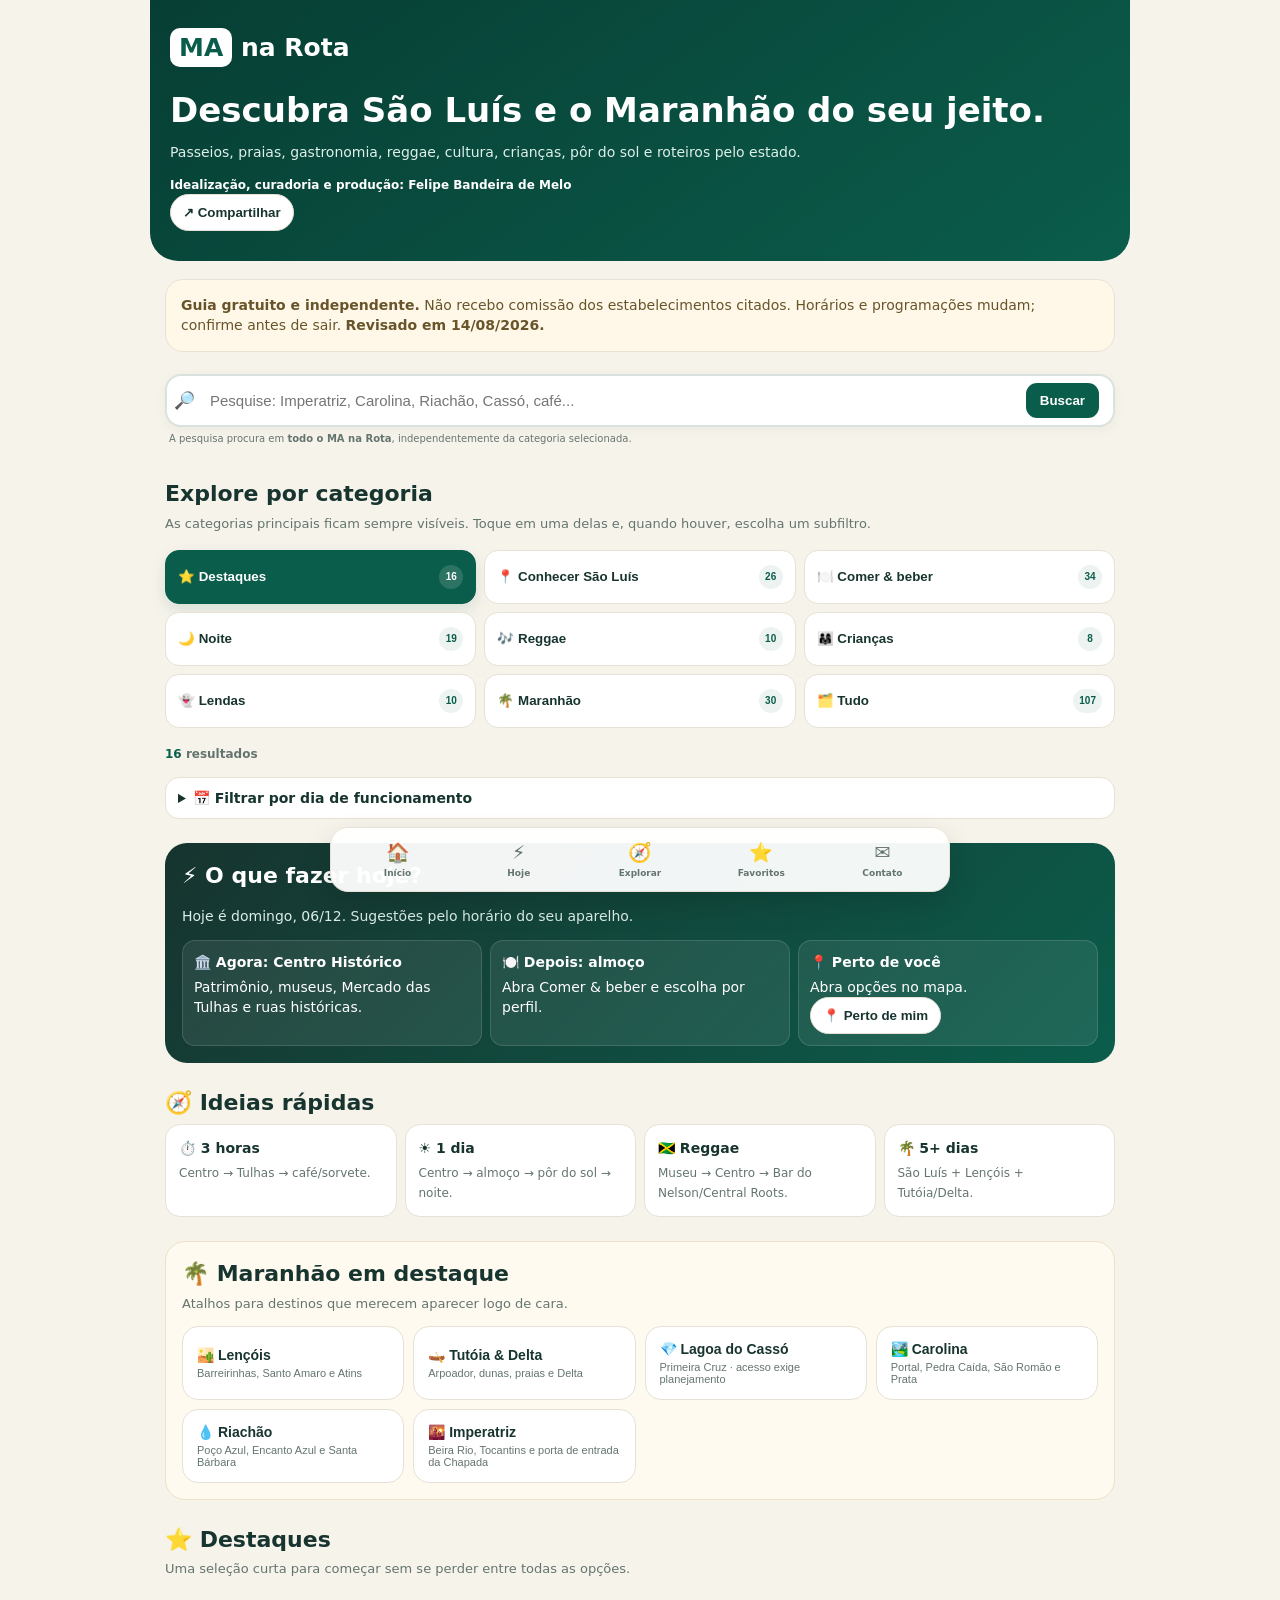
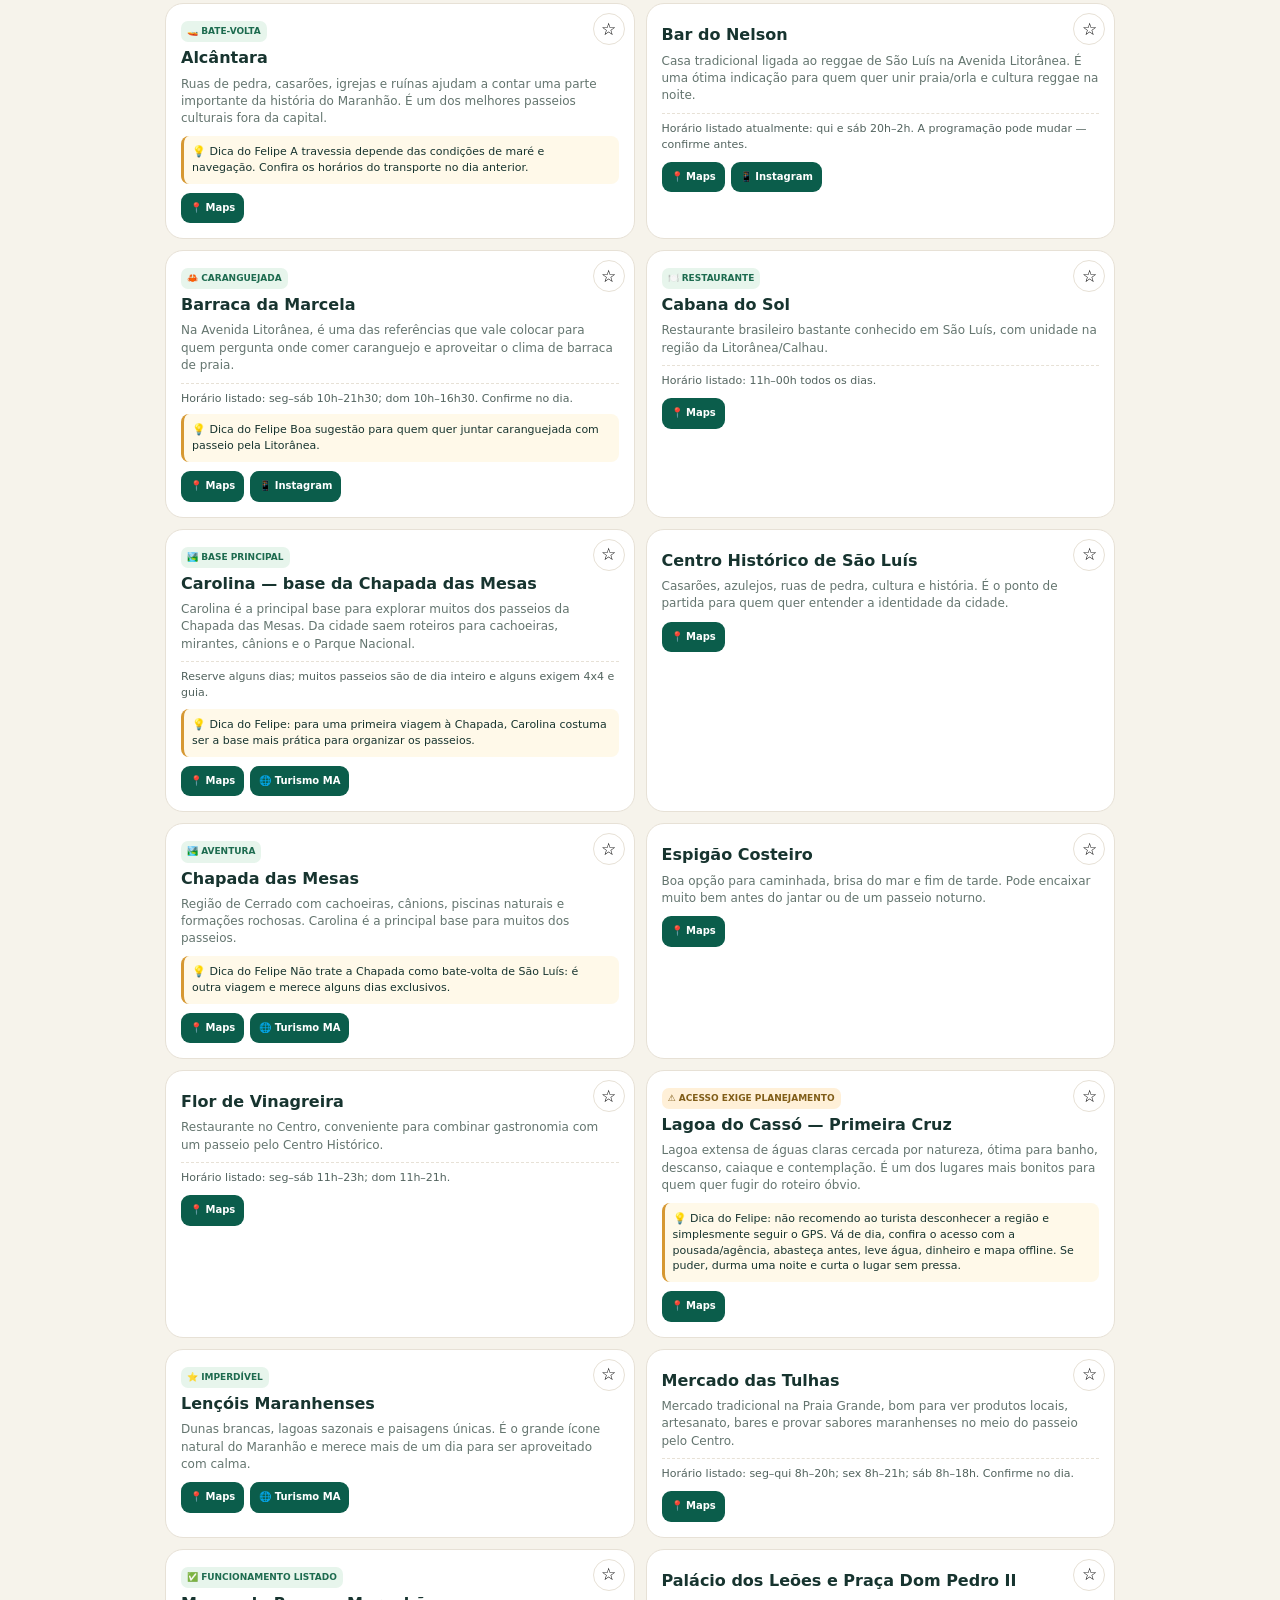
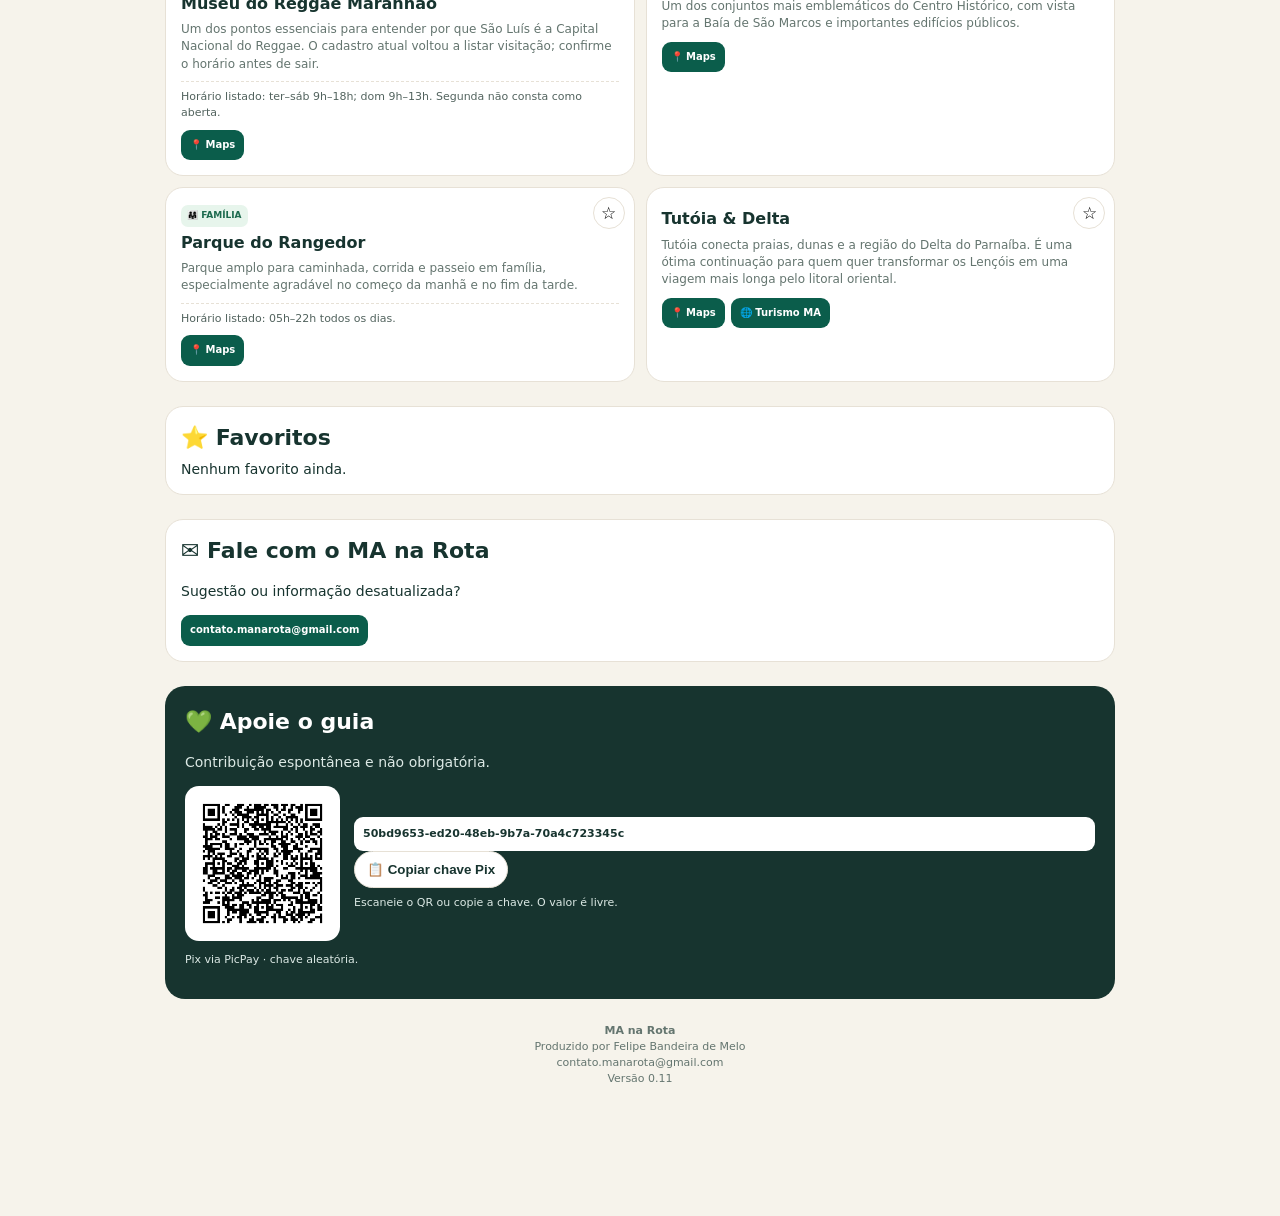
==== commit fd6c978b: "V0.11 melhora busca e amplia Chapada e Imperatriz" ====
--- a/index.html
+++ b/index.html
@@ -1,25 +1 @@
-<!doctype html><html lang="pt-BR"><head><meta charset="utf-8"><meta name="viewport" content="width=device-width,initial-scale=1,viewport-fit=cover"><meta name="theme-color" content="#0b5d4b"><title>MA na Rota — São Luís & Maranhão</title><link rel="stylesheet" href="style.css"></head><body><div class="w"><header class="hero" id="inicio"><div class="logo"><b>MA</b> na Rota</div><h1>Descubra São Luís e o Maranhão do seu jeito.</h1><p>Passeios, praias, gastronomia, reggae, cultura, crianças, pôr do sol e roteiros pelo estado.</p><div class="by"><strong>Idealização, curadoria e produção: Felipe Bandeira de Melo</strong></div><button class="chip" id="share" type="button">↗ Compartilhar</button></header><div class="notice"><strong>Guia gratuito e independente.</strong> Não recebo comissão dos estabelecimentos citados. Horários e programações mudam; confirme antes de sair. <strong>Revisado em 14/08/2026.</strong></div>
-
-<div class="search"><div class="searchbox"><span class="searchicon">🔎</span><input id="q" type="search" autocomplete="off" placeholder="Pesquise em todo o guia: Tutóia, Cassó, reggae, café..."><button id="clearSearch" type="button" hidden aria-label="Limpar pesquisa">✕</button></div><div class="search-hint" id="searchHint">A pesquisa procura em <strong>todo o MA na Rota</strong>, independentemente da categoria selecionada.</div></div>
-
-<section class="sec"><h2>Explore por categoria</h2><p class="sub">As categorias principais ficam sempre visíveis. Toque em uma delas e, quando houver, escolha um subfiltro.</p><div class="main-chips" id="mainCategories">
-<button class="chip on" type="button" data-f="destaques">⭐ Destaques</button>
-<button class="chip" type="button" data-f="turismo">📍 Conhecer São Luís</button>
-<button class="chip" type="button" data-f="comer">🍽️ Comer & beber</button>
-<button class="chip" type="button" data-f="noite">🌙 Noite</button>
-<button class="chip" type="button" data-f="reggae">🎶 Reggae</button>
-<button class="chip" type="button" data-f="criancas">👨‍👩‍👧 Crianças</button>
-<button class="chip" type="button" data-f="lendas">👻 Lendas</button>
-<button class="chip" type="button" data-f="maranhao">🌴 Maranhão</button>
-<button class="chip" type="button" data-f="all">🗂️ Tudo</button>
-</div><div class="subwrap" id="subwrap" hidden><div class="subhead" id="subhead"></div><div class="chips" id="subchips"></div></div><div class="feedback" id="feedback"></div><details class="daybox"><summary>📅 Filtrar por dia de funcionamento</summary><div class="chips daychips"><button class="chip on" type="button" data-day="all">Todos</button><button class="chip" type="button" data-day="today">Hoje</button><button class="chip" type="button" data-day="1">Seg</button><button class="chip" type="button" data-day="2">Ter</button><button class="chip" type="button" data-day="3">Qua</button><button class="chip" type="button" data-day="4">Qui</button><button class="chip" type="button" data-day="5">Sex</button><button class="chip" type="button" data-day="6">Sáb</button><button class="chip" type="button" data-day="0">Dom</button></div></details></section>
-
-<section class="sec today" id="hoje"><h2>⚡ O que fazer hoje?</h2><p id="todayText"></p><div class="now"><div><b id="n1"></b><span id="t1"></span></div><div><b id="n2"></b><span id="t2"></span></div><div><b>📍 Perto de você</b><span>Abra opções no mapa.</span><br><button class="chip" id="near" type="button">📍 Perto de mim</button></div></div></section>
-
-<section class="sec"><h2>🧭 Ideias rápidas</h2><div class="routes"><div class="route"><b>⏱️ 3 horas</b><span>Centro → Tulhas → café/sorvete.</span></div><div class="route"><b>☀️ 1 dia</b><span>Centro → almoço → pôr do sol → noite.</span></div><div class="route"><b>🇯🇲 Reggae</b><span>Museu → Centro → Bar do Nelson/Central Roots.</span></div><div class="route"><b>🌴 5+ dias</b><span>São Luís + Lençóis + Tutóia/Delta.</span></div></div></section>
-
-<section class="sec state-feature"><h2>🌴 Maranhão em destaque</h2><p class="sub">Atalhos para destinos que merecem aparecer logo de cara.</p><div class="quick-grid"><button class="quick" type="button" data-ma-sub="lencois"><b>🏜️ Lençóis</b><span>Barreirinhas, Santo Amaro e Atins</span></button><button class="quick" type="button" data-ma-sub="delta"><b>🛶 Tutóia & Delta</b><span>Arpoador, dunas, praias e Delta</span></button><button class="quick" type="button" data-ma-sub="casso"><b>💎 Lagoa do Cassó</b><span>Primeira Cruz · acesso exige planejamento</span></button><button class="quick" type="button" data-ma-sub="chapada"><b>🏞️ Chapada</b><span>Carolina, Riachão e cachoeiras</span></button></div></section>
-
-<section class="sec"><h2 id="guideTitle">⭐ Destaques</h2><p class="sub" id="guideSub">Uma seleção curta para começar sem se perder entre todas as opções.</p></section><main class="grid" id="cards"></main><div id="empty" class="empty">Nenhuma indicação encontrada. Tente outro termo ou limpe os filtros.</div>
-
-<section class="sec" id="favoritos"><div class="box"><h2>⭐ Favoritos</h2><div class="grid" id="favList"></div></div></section><section class="sec" id="contato"><div class="box"><h2>✉️ Fale com o MA na Rota</h2><p>Sugestão ou informação desatualizada?</p><a class="btn" href="mailto:contato.manarota@gmail.com?subject=Sugestao%20MA%20na%20Rota">contato.manarota@gmail.com</a></div></section><section class="sec"><div class="support"><h2>💚 Apoie o guia</h2><p>Contribuição espontânea e não obrigatória.</p><div class="pix-support"><img src="pix-qr.png" alt="QR Code Pix para apoiar o MA na Rota"><div><div class="pix" id="pixKey">50bd9653-ed20-48eb-9b7a-70a4c723345c</div><button class="chip" id="copyKey" type="button">📋 Copiar chave Pix</button><div class="small" style="color:#dce9e5;margin-top:7px">Escaneie o QR ou copie a chave. O valor é livre.</div></div></div><p class="small" style="color:#dce9e5">Pix via PicPay · chave aleatória.</p></div></section><footer class="sec" style="text-align:center;color:#64756f;font-size:11px"><strong>MA na Rota</strong><br>Produzido por Felipe Bandeira de Melo<br>contato.manarota@gmail.com<br>Versão 0.10</footer></div><nav class="nav"><a href="#inicio"><b>🏠</b>Início</a><a href="#hoje"><b>⚡</b>Hoje</a><a href="#cards"><b>🧭</b>Explorar</a><a href="#favoritos"><b>⭐</b>Favoritos</a><a href="#contato"><b>✉️</b>Contato</a></nav><script src="data1.js"></script><script src="data2.js"></script><script src="data3.js"></script><script src="app.js"></script></body></html>+<!doctype html><html lang="pt-BR"><head><meta charset="utf-8"><meta name="viewport" content="width=device-width,initial-scale=1,viewport-fit=cover"><meta name="theme-color" content="#0b5d4b"><title>MA na Rota — São Luís & Maranhão</title><link rel="stylesheet" href="style.css?v=011"><style>.searchbox{display:grid;grid-template-columns:auto minmax(0,1fr) auto auto;align-items:center;gap:7px;background:#fff;border:2px solid #d9e2de;border-radius:16px;padding:6px 7px;box-shadow:0 3px 12px #0000000b}.searchbox:focus-within{border-color:#0b5d4b;box-shadow:0 0 0 3px #0b5d4b16}.searchbox #q{border:0!important;outline:0;padding:10px 4px;background:transparent;min-width:0}.search-button{border:0;background:#0b5d4b;color:#fff;border-radius:11px;padding:10px 14px;font-weight:900;cursor:pointer}#clearSearch{border:0;background:#f1eee7;border-radius:10px;width:38px;height:38px;font-weight:900;cursor:pointer}@media(max-width:700px){.searchbox{grid-template-columns:auto minmax(0,1fr) auto}.search-button{grid-column:1/-1;width:100%}#clearSearch{grid-column:3;grid-row:1}}</style></head><body><div class="w"><header class="hero" id="inicio"><div class="logo"><b>MA</b> na Rota</div><h1>Descubra São Luís e o Maranhão do seu jeito.</h1><p>Passeios, praias, gastronomia, reggae, cultura, crianças, pôr do sol e roteiros pelo estado.</p><div class="by"><strong>Idealização, curadoria e produção: Felipe Bandeira de Melo</strong></div><button class="chip" id="share" type="button">↗ Compartilhar</button></header><div class="notice"><strong>Guia gratuito e independente.</strong> Não recebo comissão dos estabelecimentos citados. Horários e programações mudam; confirme antes de sair. <strong>Revisado em 14/08/2026.</strong></div><div class="search"><form class="searchbox" id="searchForm" role="search"><span class="searchicon">🔎</span><input id="q" type="search" autocomplete="off" enterkeyhint="search" placeholder="Pesquise: Imperatriz, Carolina, Riachão, Cassó, café..."><button id="searchButton" class="search-button" type="submit">Buscar</button><button id="clearSearch" type="button" hidden aria-label="Limpar pesquisa">✕</button></form><div class="search-hint" id="searchHint">A pesquisa procura em <strong>todo o MA na Rota</strong>, independentemente da categoria selecionada.</div></div><section class="sec"><h2>Explore por categoria</h2><p class="sub">As categorias principais ficam sempre visíveis. Toque em uma delas e, quando houver, escolha um subfiltro.</p><div class="main-chips" id="mainCategories"><button class="chip on" type="button" data-f="destaques">⭐ Destaques</button><button class="chip" type="button" data-f="turismo">📍 Conhecer São Luís</button><button class="chip" type="button" data-f="comer">🍽️ Comer & beber</button><button class="chip" type="button" data-f="noite">🌙 Noite</button><button class="chip" type="button" data-f="reggae">🎶 Reggae</button><button class="chip" type="button" data-f="criancas">👨‍👩‍👧 Crianças</button><button class="chip" type="button" data-f="lendas">👻 Lendas</button><button class="chip" type="button" data-f="maranhao">🌴 Maranhão</button><button class="chip" type="button" data-f="all">🗂️ Tudo</button></div><div class="subwrap" id="subwrap" hidden><div class="subhead" id="subhead"></div><div class="chips" id="subchips"></div></div><div class="feedback" id="feedback"></div><details class="daybox"><summary>📅 Filtrar por dia de funcionamento</summary><div class="chips daychips"><button class="chip on" type="button" data-day="all">Todos</button><button class="chip" type="button" data-day="today">Hoje</button><button class="chip" type="button" data-day="1">Seg</button><button class="chip" type="button" data-day="2">Ter</button><button class="chip" type="button" data-day="3">Qua</button><button class="chip" type="button" data-day="4">Qui</button><button class="chip" type="button" data-day="5">Sex</button><button class="chip" type="button" data-day="6">Sáb</button><button class="chip" type="button" data-day="0">Dom</button></div></details></section><section class="sec today" id="hoje"><h2>⚡ O que fazer hoje?</h2><p id="todayText"></p><div class="now"><div><b id="n1"></b><span id="t1"></span></div><div><b id="n2"></b><span id="t2"></span></div><div><b>📍 Perto de você</b><span>Abra opções no mapa.</span><br><button class="chip" id="near" type="button">📍 Perto de mim</button></div></div></section><section class="sec"><h2>🧭 Ideias rápidas</h2><div class="routes"><div class="route"><b>⏱️ 3 horas</b><span>Centro → Tulhas → café/sorvete.</span></div><div class="route"><b>☀️ 1 dia</b><span>Centro → almoço → pôr do sol → noite.</span></div><div class="route"><b>🇯🇲 Reggae</b><span>Museu → Centro → Bar do Nelson/Central Roots.</span></div><div class="route"><b>🌴 5+ dias</b><span>São Luís + Lençóis + Tutóia/Delta.</span></div></div></section><section class="sec state-feature"><h2>🌴 Maranhão em destaque</h2><p class="sub">Atalhos para destinos que merecem aparecer logo de cara.</p><div class="quick-grid"><button class="quick" type="button" data-ma-sub="lencois"><b>🏜️ Lençóis</b><span>Barreirinhas, Santo Amaro e Atins</span></button><button class="quick" type="button" data-ma-sub="delta"><b>🛶 Tutóia & Delta</b><span>Arpoador, dunas, praias e Delta</span></button><button class="quick" type="button" data-ma-sub="casso"><b>💎 Lagoa do Cassó</b><span>Primeira Cruz · acesso exige planejamento</span></button><button class="quick" type="button" data-search="Carolina"><b>🏞️ Carolina</b><span>Portal, Pedra Caída, São Romão e Prata</span></button><button class="quick" type="button" data-search="Riachão"><b>💧 Riachão</b><span>Poço Azul, Encanto Azul e Santa Bárbara</span></button><button class="quick" type="button" data-search="Imperatriz"><b>🌇 Imperatriz</b><span>Beira Rio, Tocantins e porta de entrada da Chapada</span></button></div></section><section class="sec"><h2 id="guideTitle">⭐ Destaques</h2><p class="sub" id="guideSub">Uma seleção curta para começar sem se perder entre todas as opções.</p></section><main class="grid" id="cards"></main><div id="empty" class="empty">Nenhuma indicação encontrada. Tente outro termo ou limpe os filtros.</div><section class="sec" id="favoritos"><div class="box"><h2>⭐ Favoritos</h2><div class="grid" id="favList"></div></div></section><section class="sec" id="contato"><div class="box"><h2>✉️ Fale com o MA na Rota</h2><p>Sugestão ou informação desatualizada?</p><a class="btn" href="mailto:contato.manarota@gmail.com?subject=Sugestao%20MA%20na%20Rota">contato.manarota@gmail.com</a></div></section><section class="sec"><div class="support"><h2>💚 Apoie o guia</h2><p>Contribuição espontânea e não obrigatória.</p><div class="pix-support"><img src="pix-qr.png" alt="QR Code Pix para apoiar o MA na Rota"><div><div class="pix" id="pixKey">50bd9653-ed20-48eb-9b7a-70a4c723345c</div><button class="chip" id="copyKey" type="button">📋 Copiar chave Pix</button><div class="small" style="color:#dce9e5;margin-top:7px">Escaneie o QR ou copie a chave. O valor é livre.</div></div></div><p class="small" style="color:#dce9e5">Pix via PicPay · chave aleatória.</p></div></section><footer class="sec" style="text-align:center;color:#64756f;font-size:11px"><strong>MA na Rota</strong><br>Produzido por Felipe Bandeira de Melo<br>contato.manarota@gmail.com<br>Versão 0.11</footer></div><nav class="nav"><a href="#inicio"><b>🏠</b>Início</a><a href="#hoje"><b>⚡</b>Hoje</a><a href="#cards"><b>🧭</b>Explorar</a><a href="#favoritos"><b>⭐</b>Favoritos</a><a href="#contato"><b>✉️</b>Contato</a></nav><script src="data1.js?v=011"></script><script src="data2.js?v=011"></script><script src="data3.js?v=011"></script><script src="data4.js?v=011"></script><script src="app.js?v=011"></script><script>(function(){var form=document.getElementById('searchForm'),q=document.getElementById('q'),cards=document.getElementById('cards');if(form&&q){form.addEventListener('submit',function(e){e.preventDefault();q.dispatchEvent(new Event('input',{bubbles:true}));if(cards)cards.scrollIntoView({behavior:'smooth',block:'start'});});}document.querySelectorAll('[data-search]').forEach(function(b){b.addEventListener('click',function(){if(!q)return;q.value=b.getAttribute('data-search')||'';q.dispatchEvent(new Event('input',{bubbles:true}));if(cards)cards.scrollIntoView({behavior:'smooth',block:'start'});});});})();</script></body></html>
--- a/style.css
+++ b/style.css
@@ -1 +1 @@
-:root{--g:#0b5d4b;--d:#17342f;--bg:#f6f3eb;--m:#64756f;--l:#e7e1d6;--a:#d69832}*{box-sizing:border-box}html{scroll-behavior:smooth}body{margin:0;background:var(--bg);color:var(--d);font:14px/1.45 system-ui,-apple-system,Segoe UI,Arial}.w{max-width:980px;margin:auto;padding:0 15px 105px}.hero{margin:0 -15px 18px;padding:30px 20px;color:#fff;background:linear-gradient(145deg,#073e34,var(--g));border-radius:0 0 28px 28px}.logo{font-size:25px;font-weight:900}.logo b{background:#fff;color:var(--g);padding:5px 9px;border-radius:10px}.hero h1{font-size:34px;line-height:1.06;margin:26px 0 9px}.hero p{color:#def0ea;max-width:760px}.by{font-size:12px;margin-top:13px}.notice,.box{background:#fff;border:1px solid var(--l);border-radius:18px;padding:15px;margin:14px 0}.notice{background:#fff8e8;color:#68542a}.search{position:sticky;top:0;z-index:7;background:#f6f3ebed;padding:8px 0;backdrop-filter:blur(9px)}#q{width:100%;padding:14px;border:1px solid var(--l);border-radius:14px;font-size:15px;background:#fff}.chips{display:flex;gap:7px;overflow:auto;padding:4px 0 8px;scrollbar-width:none}.chip{border:1px solid var(--l);background:#fff;padding:10px 12px;border-radius:999px;white-space:nowrap;cursor:pointer;font-weight:700}.chip.on{background:var(--g);color:#fff;border-color:var(--g)}.main-chips{padding-bottom:10px}.subwrap{background:#edf6f2;border:1px solid #d8e9e2;border-radius:16px;padding:10px 12px;margin-top:8px}.subhead{font-size:11px;font-weight:900;color:var(--g);margin:0 0 4px;text-transform:uppercase;letter-spacing:.35px}.subwrap .chip{font-size:11px;padding:8px 10px}.daybox{margin-top:12px;background:#fff;border:1px solid var(--l);border-radius:14px;padding:10px 12px}.daybox summary{cursor:pointer;font-weight:800;color:var(--d)}.daychips{padding-top:9px}.sec{margin:24px 0}.sec h2{font-size:22px;margin:0 0 5px}.sub{color:var(--m);font-size:13px;margin:0 0 12px}.feedback{font-size:12px;color:var(--m);font-weight:750;margin-top:8px;min-height:19px}.feedback b{color:var(--g)}.today{background:linear-gradient(135deg,var(--d),var(--g));color:#fff;border-radius:22px;padding:17px}.today p{color:#dceee8}.now{display:grid;grid-template-columns:repeat(3,1fr);gap:8px}.now div{background:#ffffff14;border:1px solid #ffffff22;border-radius:13px;padding:11px}.now b{display:block;margin-bottom:4px}.routes{display:grid;grid-template-columns:repeat(4,1fr);gap:8px}.route{background:#fff;border:1px solid var(--l);border-radius:15px;padding:13px}.route b{display:block;margin-bottom:4px}.route span{color:var(--m);font-size:12px}.quick-grid{display:grid;grid-template-columns:repeat(4,1fr);gap:9px}.quick{border:1px solid var(--l);background:#fff;border-radius:16px;padding:14px;text-align:left;cursor:pointer;color:var(--d)}.quick:hover{border-color:#b8d4ca}.quick b{display:block;font-size:14px;margin-bottom:4px}.quick span{display:block;font-size:11px;color:var(--m)}.state-feature{background:#fffaf0;border:1px solid #eee1c6;border-radius:20px;padding:16px}.grid{display:grid;grid-template-columns:repeat(2,minmax(0,1fr));gap:11px;scroll-margin-top:80px}.group-title{grid-column:1/-1;margin:13px 0 2px;padding:10px 12px;background:#eaf4f0;border-left:4px solid var(--g);border-radius:10px;font-size:15px;font-weight:900;color:var(--d)}.group-title small{display:block;color:var(--m);font-size:10px;font-weight:600;margin-top:2px}.card{background:#fff;border:1px solid var(--l);border-radius:18px;padding:15px;position:relative}.card h3{font-size:16px;margin:4px 38px 6px 0}.card p{color:var(--m);font-size:12px;margin:0}.st{display:inline-block;font-size:9px;font-weight:900;padding:4px 6px;border-radius:7px;background:#e7f5ec;color:#1d6b4f}.st.alert{background:#fff0d8;color:#805d18}.hrs{font-size:11px;color:#52635e;border-top:1px dashed var(--l);padding-top:7px;margin-top:8px}.tip{font-size:11px;background:#fff9e9;border-left:3px solid var(--a);padding:8px;border-radius:8px;margin-top:8px}.acts{display:flex;flex-wrap:wrap;gap:6px;margin-top:9px}.btn{display:inline-block;background:var(--g);color:#fff;text-decoration:none;padding:8px 9px;border-radius:9px;font-size:10px;font-weight:800}.fav{position:absolute;right:9px;top:9px;width:32px;height:32px;border-radius:50%;border:1px solid var(--l);background:#fff;cursor:pointer;font-size:17px}.fav.on{background:#fff3c7}.support{background:var(--d);color:#fff;border-radius:20px;padding:20px}.support p{color:#dce9e5}.pix{background:#fff;color:var(--d);padding:9px;border-radius:9px;word-break:break-all;font-size:11px;font-weight:800}.nav{position:fixed;z-index:20;bottom:8px;left:50%;transform:translateX(-50%);width:min(94%,620px);display:grid;grid-template-columns:repeat(5,1fr);background:#fffffff2;border:1px solid var(--l);border-radius:18px;padding:6px;box-shadow:0 12px 30px #0002}.nav a{text-align:center;text-decoration:none;color:var(--m);font-size:9px;font-weight:800;padding:5px}.nav b{display:block;font-size:19px}.empty{text-align:center;color:var(--m);padding:25px;display:none}.small{font-size:11px;color:var(--m)}.pix-support{display:grid;grid-template-columns:155px 1fr;gap:14px;align-items:center;margin-top:12px}.pix-support img{width:155px;max-width:100%;background:#fff;padding:8px;border-radius:14px}[hidden]{display:none!important}@media(max-width:700px){.grid,.now,.routes,.quick-grid{grid-template-columns:1fr}.hero h1{font-size:30px}}@media(max-width:520px){.pix-support{grid-template-columns:1fr}.pix-support img{margin:auto}}+:root{--g:#0b5d4b;--d:#17342f;--bg:#f6f3eb;--m:#64756f;--l:#e7e1d6;--a:#d69832}*{box-sizing:border-box}html{scroll-behavior:smooth}body{margin:0;background:var(--bg);color:var(--d);font:14px/1.45 system-ui,-apple-system,Segoe UI,Arial}.w{max-width:980px;margin:auto;padding:0 15px 105px}.hero{margin:0 -15px 18px;padding:30px 20px;color:#fff;background:linear-gradient(145deg,#073e34,var(--g));border-radius:0 0 28px 28px}.logo{font-size:25px;font-weight:900}.logo b{background:#fff;color:var(--g);padding:5px 9px;border-radius:10px}.hero h1{font-size:34px;line-height:1.06;margin:26px 0 9px}.hero p{color:#def0ea;max-width:760px}.by{font-size:12px;margin-top:13px}.notice,.box{background:#fff;border:1px solid var(--l);border-radius:18px;padding:15px;margin:14px 0}.notice{background:#fff8e8;color:#68542a}.search{position:sticky;top:0;z-index:7;background:#f6f3ebed;padding:8px 0;backdrop-filter:blur(9px)}.searchbox{display:flex;align-items:center;background:#fff;border:1px solid var(--l);border-radius:15px;padding:0 10px;box-shadow:0 4px 16px #0000000a}.searchicon{font-size:17px;margin-right:4px}.searchbox:focus-within{border-color:#77aa99;box-shadow:0 0 0 3px #0b5d4b12}.searchbox #q{width:100%;padding:14px 8px;border:0;outline:0;font-size:15px;background:transparent;color:var(--d)}#clearSearch{border:0;background:#edf3f0;color:var(--d);border-radius:50%;width:31px;height:31px;cursor:pointer;font-weight:900}.search-hint{font-size:10px;color:var(--m);padding:5px 4px 0}.chips{display:flex;gap:7px;overflow:auto;padding:4px 0 8px;scrollbar-width:none}.chip{border:1px solid var(--l);background:#fff;padding:10px 12px;border-radius:999px;white-space:nowrap;cursor:pointer;font-weight:700;color:var(--d)}.chip.on{background:var(--g);color:#fff;border-color:var(--g)}.main-chips{display:grid;grid-template-columns:repeat(3,minmax(0,1fr));gap:8px;overflow:visible;padding:4px 0 10px}.main-chips .chip{white-space:normal;border-radius:14px;min-height:54px;text-align:left;display:flex;align-items:center;justify-content:space-between;gap:8px;line-height:1.2}.main-chips .chip.on{box-shadow:0 6px 15px #0b5d4b20}.cat-count{flex:0 0 auto;display:inline-flex;align-items:center;justify-content:center;min-width:24px;height:24px;padding:0 6px;border-radius:999px;background:#edf3f0;color:var(--g);font-size:10px;font-weight:900}.main-chips .chip.on .cat-count{background:#ffffff24;color:#fff}.subwrap{background:#edf6f2;border:1px solid #d8e9e2;border-radius:16px;padding:10px 12px;margin-top:8px}.subhead{font-size:11px;font-weight:900;color:var(--g);margin:0 0 4px;text-transform:uppercase;letter-spacing:.35px}.subwrap .chip{font-size:11px;padding:8px 10px}.sub-count{opacity:.65;margin-left:3px;font-size:9px}.daybox{margin-top:12px;background:#fff;border:1px solid var(--l);border-radius:14px;padding:10px 12px}.daybox summary{cursor:pointer;font-weight:800;color:var(--d)}.daychips{padding-top:9px}.sec{margin:24px 0}.sec h2{font-size:22px;margin:0 0 5px}.sub{color:var(--m);font-size:13px;margin:0 0 12px}.feedback{font-size:12px;color:var(--m);font-weight:750;margin-top:8px;min-height:19px}.feedback b{color:var(--g)}.search-mode{background:#fff8e8;border:1px solid #ead9ad;padding:8px 10px;border-radius:10px}.today{background:linear-gradient(135deg,var(--d),var(--g));color:#fff;border-radius:22px;padding:17px}.today p{color:#dceee8}.now{display:grid;grid-template-columns:repeat(3,1fr);gap:8px}.now div{background:#ffffff14;border:1px solid #ffffff22;border-radius:13px;padding:11px}.now b{display:block;margin-bottom:4px}.routes{display:grid;grid-template-columns:repeat(4,1fr);gap:8px}.route{background:#fff;border:1px solid var(--l);border-radius:15px;padding:13px}.route b{display:block;margin-bottom:4px}.route span{color:var(--m);font-size:12px}.quick-grid{display:grid;grid-template-columns:repeat(4,1fr);gap:9px}.quick{border:1px solid var(--l);background:#fff;border-radius:16px;padding:14px;text-align:left;cursor:pointer;color:var(--d)}.quick:hover{border-color:#b8d4ca}.quick b{display:block;font-size:14px;margin-bottom:4px}.quick span{display:block;font-size:11px;color:var(--m)}.state-feature{background:#fffaf0;border:1px solid #eee1c6;border-radius:20px;padding:16px}.grid{display:grid;grid-template-columns:repeat(2,minmax(0,1fr));gap:11px;scroll-margin-top:92px}.group-title{grid-column:1/-1;margin:13px 0 2px;padding:10px 12px;background:#eaf4f0;border-left:4px solid var(--g);border-radius:10px;font-size:15px;font-weight:900;color:var(--d)}.group-title small{display:block;color:var(--m);font-size:10px;font-weight:600;margin-top:2px}.card{background:#fff;border:1px solid var(--l);border-radius:18px;padding:15px;position:relative}.card h3{font-size:16px;margin:4px 38px 6px 0}.card p{color:var(--m);font-size:12px;margin:0}.st{display:inline-block;font-size:9px;font-weight:900;padding:4px 6px;border-radius:7px;background:#e7f5ec;color:#1d6b4f}.st.alert{background:#fff0d8;color:#805d18}.hrs{font-size:11px;color:#52635e;border-top:1px dashed var(--l);padding-top:7px;margin-top:8px}.tip{font-size:11px;background:#fff9e9;border-left:3px solid var(--a);padding:8px;border-radius:8px;margin-top:8px}.acts{display:flex;flex-wrap:wrap;gap:6px;margin-top:9px}.btn{display:inline-block;background:var(--g);color:#fff;text-decoration:none;padding:8px 9px;border-radius:9px;font-size:10px;font-weight:800}.fav{position:absolute;right:9px;top:9px;width:32px;height:32px;border-radius:50%;border:1px solid var(--l);background:#fff;cursor:pointer;font-size:17px}.fav.on{background:#fff3c7}.support{background:var(--d);color:#fff;border-radius:20px;padding:20px}.support p{color:#dce9e5}.pix{background:#fff;color:var(--d);padding:9px;border-radius:9px;word-break:break-all;font-size:11px;font-weight:800}.nav{position:fixed;z-index:20;bottom:8px;left:50%;transform:translateX(-50%);width:min(94%,620px);display:grid;grid-template-columns:repeat(5,1fr);background:#fffffff2;border:1px solid var(--l);border-radius:18px;padding:6px;box-shadow:0 12px 30px #0002}.nav a{text-align:center;text-decoration:none;color:var(--m);font-size:9px;font-weight:800;padding:5px}.nav b{display:block;font-size:19px}.empty{text-align:center;color:var(--m);padding:25px;display:none}.small{font-size:11px;color:var(--m)}.pix-support{display:grid;grid-template-columns:155px 1fr;gap:14px;align-items:center;margin-top:12px}.pix-support img{width:155px;max-width:100%;background:#fff;padding:8px;border-radius:14px}[hidden]{display:none!important}@media(max-width:700px){.grid,.now,.routes,.quick-grid{grid-template-columns:1fr}.main-chips{grid-template-columns:repeat(2,minmax(0,1fr))}.hero h1{font-size:30px}}@media(max-width:420px){.main-chips .chip{font-size:11px;min-height:50px;padding:9px}.cat-count{min-width:21px;height:21px}}@media(max-width:520px){.pix-support{grid-template-columns:1fr}.pix-support img{margin:auto}}
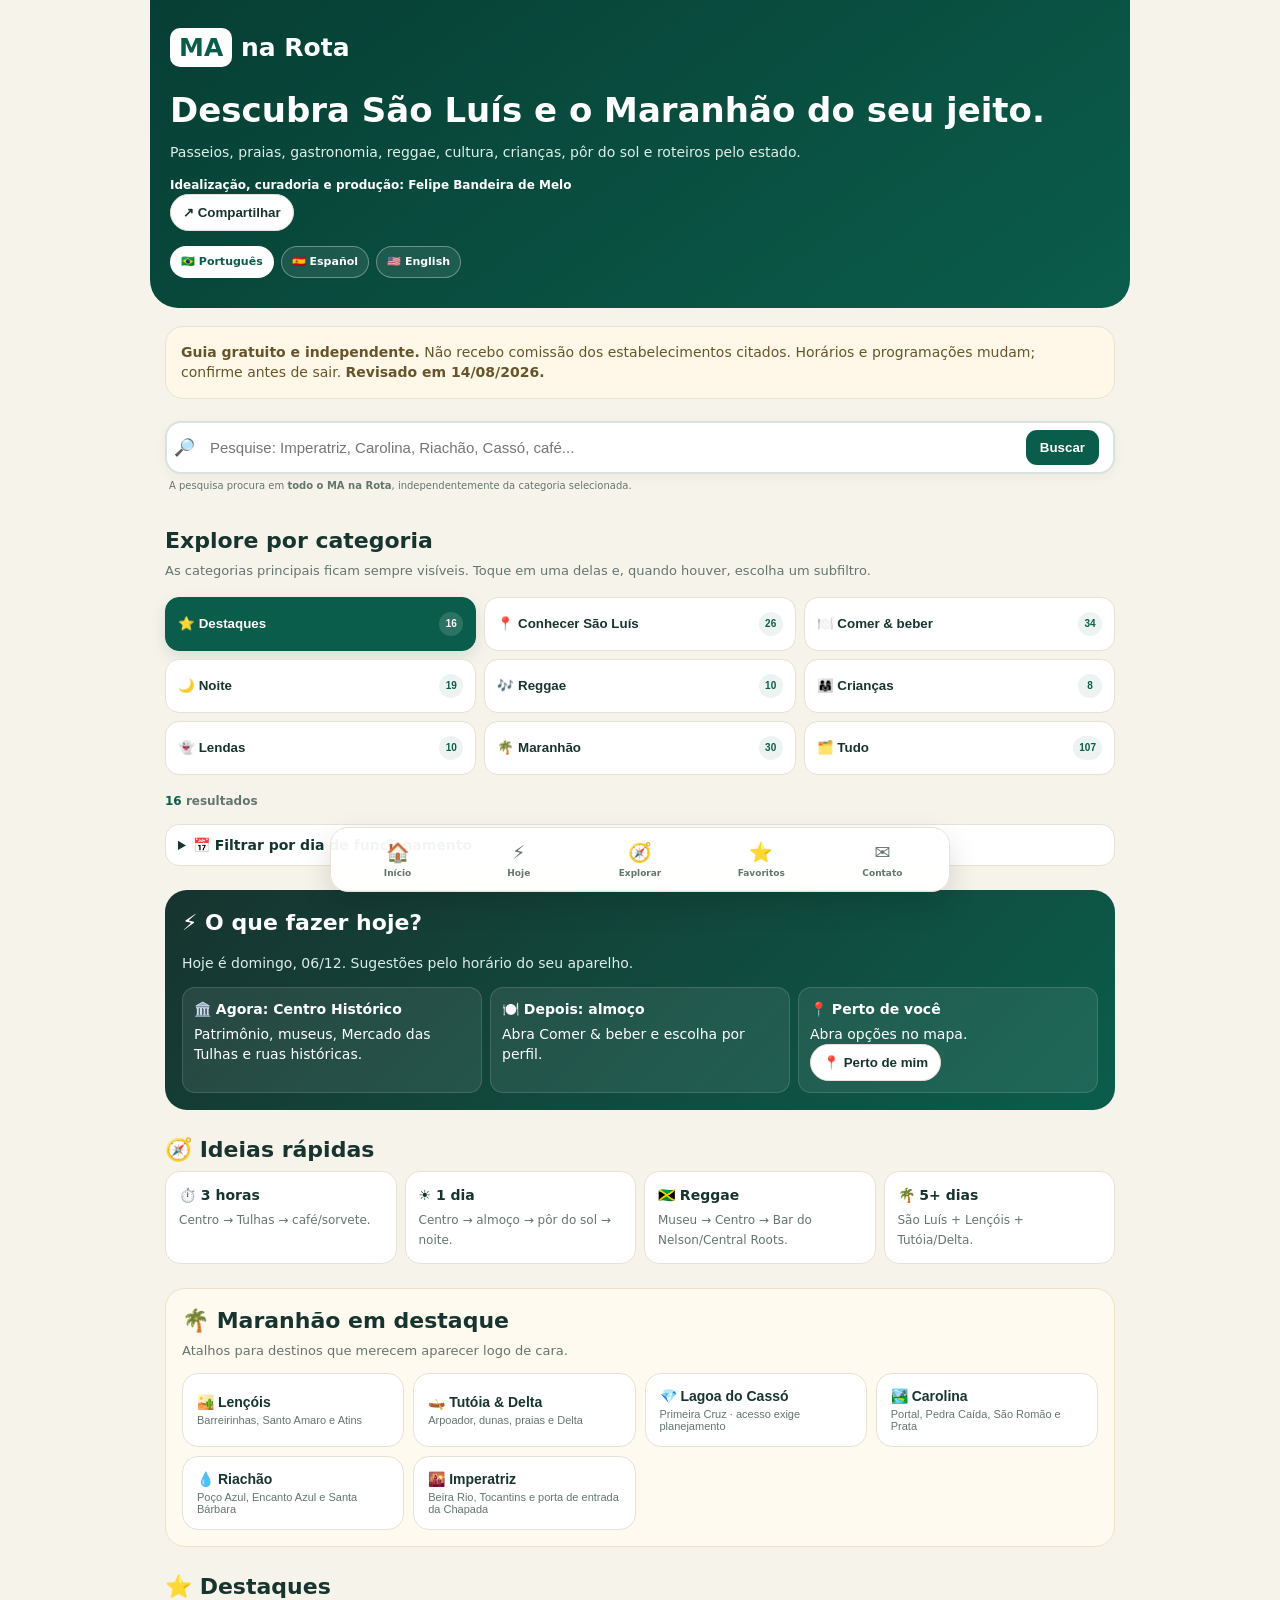
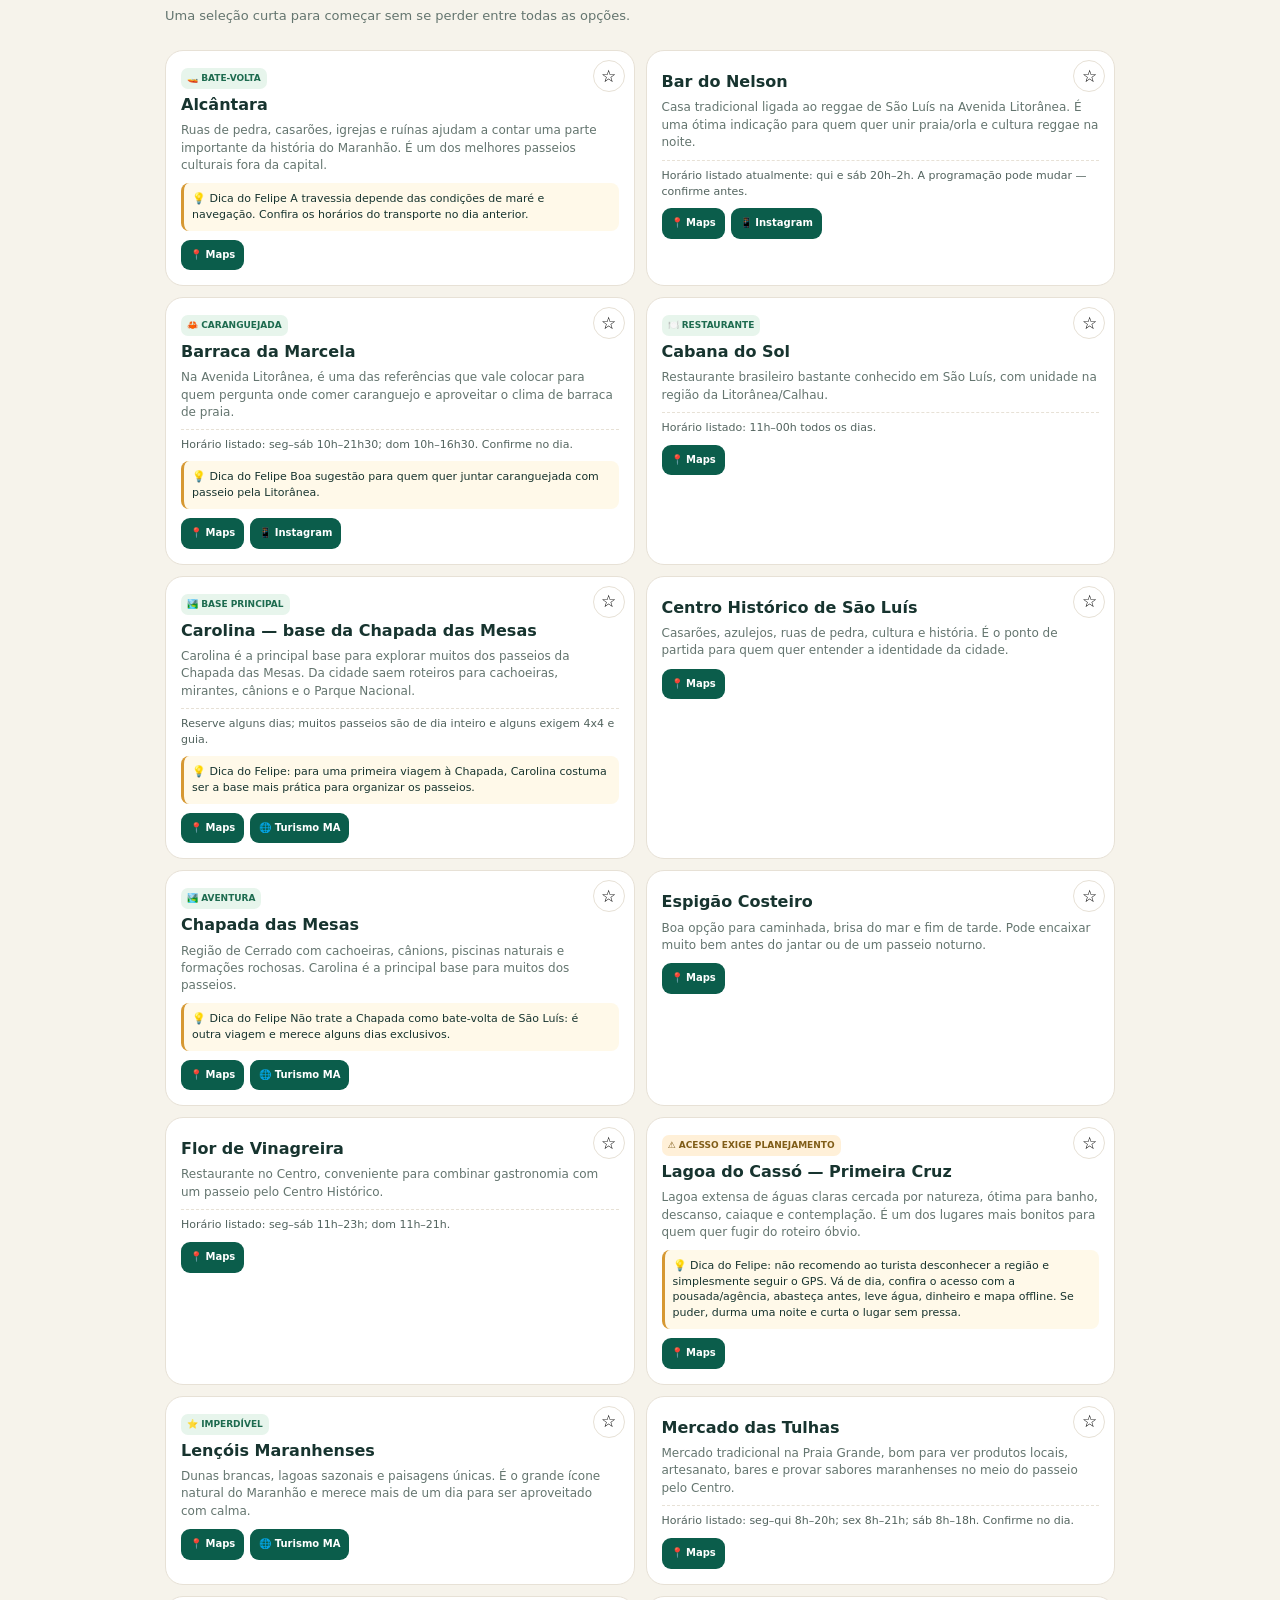
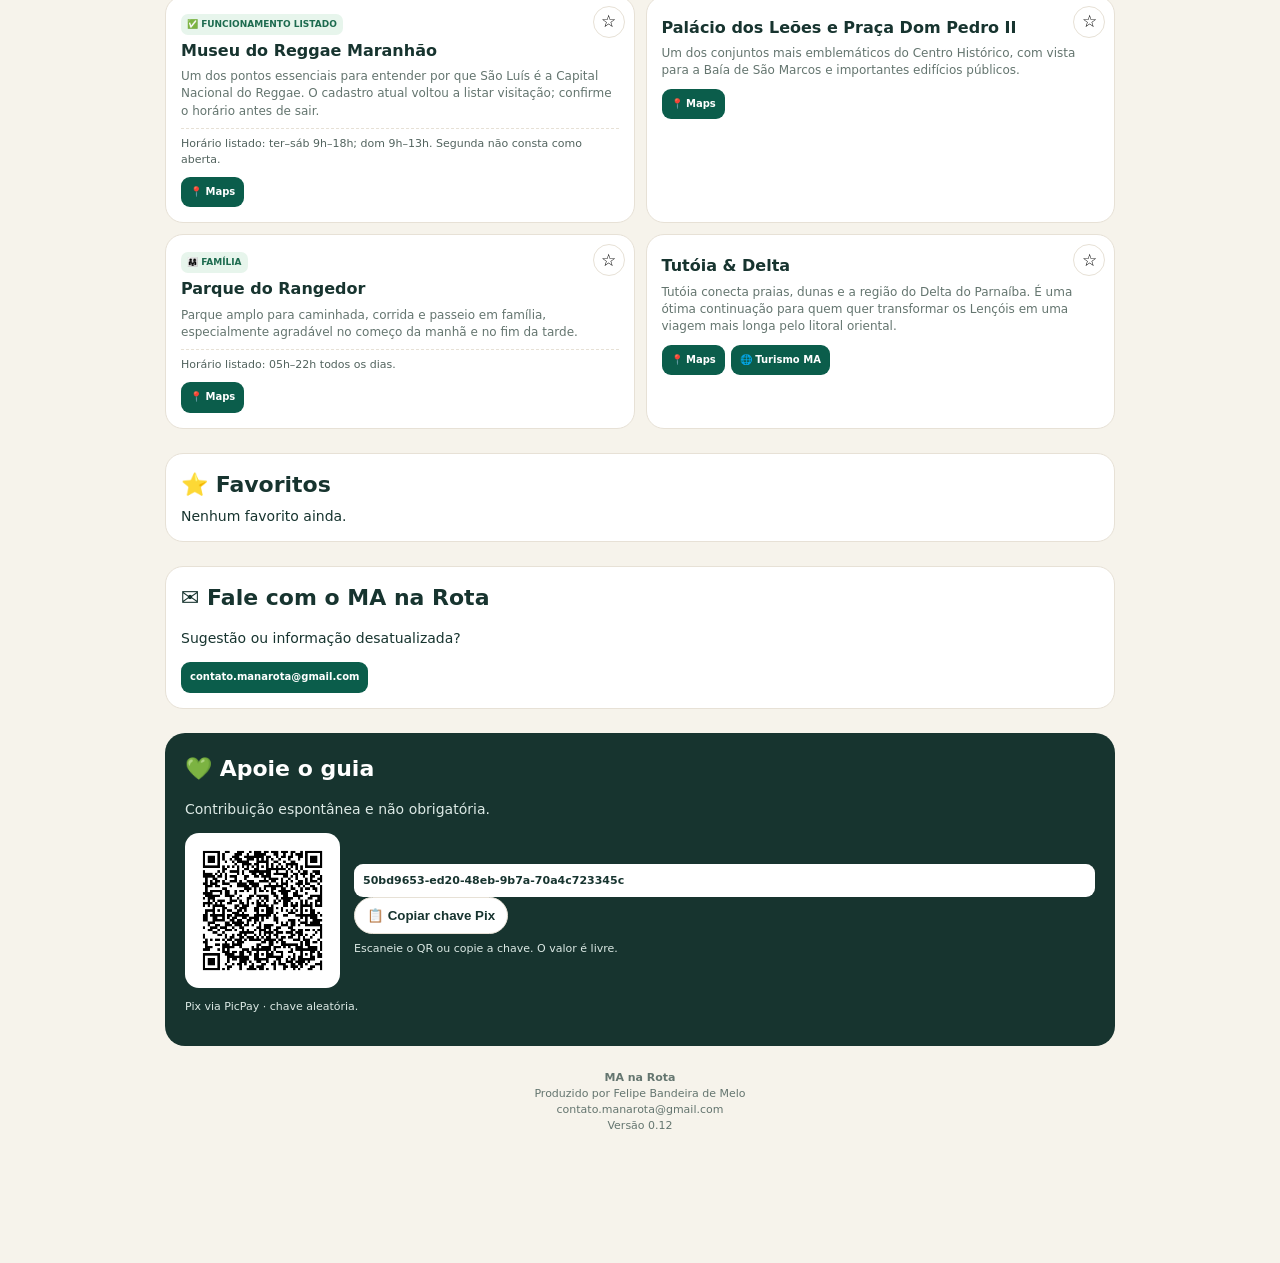
==== commit 5b88d17e: "Adiciona seletor Português Espanhol Inglês" ====
--- a/index.html
+++ b/index.html
@@ -1 +1 @@
-<!doctype html><html lang="pt-BR"><head><meta charset="utf-8"><meta name="viewport" content="width=device-width,initial-scale=1,viewport-fit=cover"><meta name="theme-color" content="#0b5d4b"><title>MA na Rota — São Luís & Maranhão</title><link rel="stylesheet" href="style.css?v=011"><style>.searchbox{display:grid;grid-template-columns:auto minmax(0,1fr) auto auto;align-items:center;gap:7px;background:#fff;border:2px solid #d9e2de;border-radius:16px;padding:6px 7px;box-shadow:0 3px 12px #0000000b}.searchbox:focus-within{border-color:#0b5d4b;box-shadow:0 0 0 3px #0b5d4b16}.searchbox #q{border:0!important;outline:0;padding:10px 4px;background:transparent;min-width:0}.search-button{border:0;background:#0b5d4b;color:#fff;border-radius:11px;padding:10px 14px;font-weight:900;cursor:pointer}#clearSearch{border:0;background:#f1eee7;border-radius:10px;width:38px;height:38px;font-weight:900;cursor:pointer}@media(max-width:700px){.searchbox{grid-template-columns:auto minmax(0,1fr) auto}.search-button{grid-column:1/-1;width:100%}#clearSearch{grid-column:3;grid-row:1}}</style></head><body><div class="w"><header class="hero" id="inicio"><div class="logo"><b>MA</b> na Rota</div><h1>Descubra São Luís e o Maranhão do seu jeito.</h1><p>Passeios, praias, gastronomia, reggae, cultura, crianças, pôr do sol e roteiros pelo estado.</p><div class="by"><strong>Idealização, curadoria e produção: Felipe Bandeira de Melo</strong></div><button class="chip" id="share" type="button">↗ Compartilhar</button></header><div class="notice"><strong>Guia gratuito e independente.</strong> Não recebo comissão dos estabelecimentos citados. Horários e programações mudam; confirme antes de sair. <strong>Revisado em 14/08/2026.</strong></div><div class="search"><form class="searchbox" id="searchForm" role="search"><span class="searchicon">🔎</span><input id="q" type="search" autocomplete="off" enterkeyhint="search" placeholder="Pesquise: Imperatriz, Carolina, Riachão, Cassó, café..."><button id="searchButton" class="search-button" type="submit">Buscar</button><button id="clearSearch" type="button" hidden aria-label="Limpar pesquisa">✕</button></form><div class="search-hint" id="searchHint">A pesquisa procura em <strong>todo o MA na Rota</strong>, independentemente da categoria selecionada.</div></div><section class="sec"><h2>Explore por categoria</h2><p class="sub">As categorias principais ficam sempre visíveis. Toque em uma delas e, quando houver, escolha um subfiltro.</p><div class="main-chips" id="mainCategories"><button class="chip on" type="button" data-f="destaques">⭐ Destaques</button><button class="chip" type="button" data-f="turismo">📍 Conhecer São Luís</button><button class="chip" type="button" data-f="comer">🍽️ Comer & beber</button><button class="chip" type="button" data-f="noite">🌙 Noite</button><button class="chip" type="button" data-f="reggae">🎶 Reggae</button><button class="chip" type="button" data-f="criancas">👨‍👩‍👧 Crianças</button><button class="chip" type="button" data-f="lendas">👻 Lendas</button><button class="chip" type="button" data-f="maranhao">🌴 Maranhão</button><button class="chip" type="button" data-f="all">🗂️ Tudo</button></div><div class="subwrap" id="subwrap" hidden><div class="subhead" id="subhead"></div><div class="chips" id="subchips"></div></div><div class="feedback" id="feedback"></div><details class="daybox"><summary>📅 Filtrar por dia de funcionamento</summary><div class="chips daychips"><button class="chip on" type="button" data-day="all">Todos</button><button class="chip" type="button" data-day="today">Hoje</button><button class="chip" type="button" data-day="1">Seg</button><button class="chip" type="button" data-day="2">Ter</button><button class="chip" type="button" data-day="3">Qua</button><button class="chip" type="button" data-day="4">Qui</button><button class="chip" type="button" data-day="5">Sex</button><button class="chip" type="button" data-day="6">Sáb</button><button class="chip" type="button" data-day="0">Dom</button></div></details></section><section class="sec today" id="hoje"><h2>⚡ O que fazer hoje?</h2><p id="todayText"></p><div class="now"><div><b id="n1"></b><span id="t1"></span></div><div><b id="n2"></b><span id="t2"></span></div><div><b>📍 Perto de você</b><span>Abra opções no mapa.</span><br><button class="chip" id="near" type="button">📍 Perto de mim</button></div></div></section><section class="sec"><h2>🧭 Ideias rápidas</h2><div class="routes"><div class="route"><b>⏱️ 3 horas</b><span>Centro → Tulhas → café/sorvete.</span></div><div class="route"><b>☀️ 1 dia</b><span>Centro → almoço → pôr do sol → noite.</span></div><div class="route"><b>🇯🇲 Reggae</b><span>Museu → Centro → Bar do Nelson/Central Roots.</span></div><div class="route"><b>🌴 5+ dias</b><span>São Luís + Lençóis + Tutóia/Delta.</span></div></div></section><section class="sec state-feature"><h2>🌴 Maranhão em destaque</h2><p class="sub">Atalhos para destinos que merecem aparecer logo de cara.</p><div class="quick-grid"><button class="quick" type="button" data-ma-sub="lencois"><b>🏜️ Lençóis</b><span>Barreirinhas, Santo Amaro e Atins</span></button><button class="quick" type="button" data-ma-sub="delta"><b>🛶 Tutóia & Delta</b><span>Arpoador, dunas, praias e Delta</span></button><button class="quick" type="button" data-ma-sub="casso"><b>💎 Lagoa do Cassó</b><span>Primeira Cruz · acesso exige planejamento</span></button><button class="quick" type="button" data-search="Carolina"><b>🏞️ Carolina</b><span>Portal, Pedra Caída, São Romão e Prata</span></button><button class="quick" type="button" data-search="Riachão"><b>💧 Riachão</b><span>Poço Azul, Encanto Azul e Santa Bárbara</span></button><button class="quick" type="button" data-search="Imperatriz"><b>🌇 Imperatriz</b><span>Beira Rio, Tocantins e porta de entrada da Chapada</span></button></div></section><section class="sec"><h2 id="guideTitle">⭐ Destaques</h2><p class="sub" id="guideSub">Uma seleção curta para começar sem se perder entre todas as opções.</p></section><main class="grid" id="cards"></main><div id="empty" class="empty">Nenhuma indicação encontrada. Tente outro termo ou limpe os filtros.</div><section class="sec" id="favoritos"><div class="box"><h2>⭐ Favoritos</h2><div class="grid" id="favList"></div></div></section><section class="sec" id="contato"><div class="box"><h2>✉️ Fale com o MA na Rota</h2><p>Sugestão ou informação desatualizada?</p><a class="btn" href="mailto:contato.manarota@gmail.com?subject=Sugestao%20MA%20na%20Rota">contato.manarota@gmail.com</a></div></section><section class="sec"><div class="support"><h2>💚 Apoie o guia</h2><p>Contribuição espontânea e não obrigatória.</p><div class="pix-support"><img src="pix-qr.png" alt="QR Code Pix para apoiar o MA na Rota"><div><div class="pix" id="pixKey">50bd9653-ed20-48eb-9b7a-70a4c723345c</div><button class="chip" id="copyKey" type="button">📋 Copiar chave Pix</button><div class="small" style="color:#dce9e5;margin-top:7px">Escaneie o QR ou copie a chave. O valor é livre.</div></div></div><p class="small" style="color:#dce9e5">Pix via PicPay · chave aleatória.</p></div></section><footer class="sec" style="text-align:center;color:#64756f;font-size:11px"><strong>MA na Rota</strong><br>Produzido por Felipe Bandeira de Melo<br>contato.manarota@gmail.com<br>Versão 0.11</footer></div><nav class="nav"><a href="#inicio"><b>🏠</b>Início</a><a href="#hoje"><b>⚡</b>Hoje</a><a href="#cards"><b>🧭</b>Explorar</a><a href="#favoritos"><b>⭐</b>Favoritos</a><a href="#contato"><b>✉️</b>Contato</a></nav><script src="data1.js?v=011"></script><script src="data2.js?v=011"></script><script src="data3.js?v=011"></script><script src="data4.js?v=011"></script><script src="app.js?v=011"></script><script>(function(){var form=document.getElementById('searchForm'),q=document.getElementById('q'),cards=document.getElementById('cards');if(form&&q){form.addEventListener('submit',function(e){e.preventDefault();q.dispatchEvent(new Event('input',{bubbles:true}));if(cards)cards.scrollIntoView({behavior:'smooth',block:'start'});});}document.querySelectorAll('[data-search]').forEach(function(b){b.addEventListener('click',function(){if(!q)return;q.value=b.getAttribute('data-search')||'';q.dispatchEvent(new Event('input',{bubbles:true}));if(cards)cards.scrollIntoView({behavior:'smooth',block:'start'});});});})();</script></body></html>+<!doctype html><html lang="pt-BR"><head><meta charset="utf-8"><meta name="viewport" content="width=device-width,initial-scale=1,viewport-fit=cover"><meta name="theme-color" content="#0b5d4b"><title>MA na Rota — São Luís & Maranhão</title><link rel="stylesheet" href="style.css?v=012"><style>.langbar{display:flex;gap:7px;flex-wrap:wrap;margin-top:15px}.langbar a{color:#fff;text-decoration:none;border:1px solid #ffffff55;background:#ffffff16;padding:7px 10px;border-radius:999px;font-size:11px;font-weight:800}.langbar a.on{background:#fff;color:#0b5d4b}.searchbox{display:grid;grid-template-columns:auto minmax(0,1fr) auto auto;align-items:center;gap:7px;background:#fff;border:2px solid #d9e2de;border-radius:16px;padding:6px 7px;box-shadow:0 3px 12px #0000000b}.searchbox:focus-within{border-color:#0b5d4b;box-shadow:0 0 0 3px #0b5d4b16}.searchbox #q{border:0!important;outline:0;padding:10px 4px;background:transparent;min-width:0}.search-button{border:0;background:#0b5d4b;color:#fff;border-radius:11px;padding:10px 14px;font-weight:900;cursor:pointer}#clearSearch{border:0;background:#f1eee7;border-radius:10px;width:38px;height:38px;font-weight:900;cursor:pointer}@media(max-width:700px){.searchbox{grid-template-columns:auto minmax(0,1fr) auto}.search-button{grid-column:1/-1;width:100%}#clearSearch{grid-column:3;grid-row:1}}</style></head><body><div class="w"><header class="hero" id="inicio"><div class="logo"><b>MA</b> na Rota</div><h1>Descubra São Luís e o Maranhão do seu jeito.</h1><p>Passeios, praias, gastronomia, reggae, cultura, crianças, pôr do sol e roteiros pelo estado.</p><div class="by"><strong>Idealização, curadoria e produção: Felipe Bandeira de Melo</strong></div><button class="chip" id="share" type="button">↗ Compartilhar</button><div class="langbar"><a class="on" href="./">🇧🇷 Português</a><a href="es/">🇪🇸 Español</a><a href="en/">🇺🇸 English</a></div></header><div class="notice"><strong>Guia gratuito e independente.</strong> Não recebo comissão dos estabelecimentos citados. Horários e programações mudam; confirme antes de sair. <strong>Revisado em 14/08/2026.</strong></div><div class="search"><form class="searchbox" id="searchForm" role="search"><span class="searchicon">🔎</span><input id="q" type="search" autocomplete="off" enterkeyhint="search" placeholder="Pesquise: Imperatriz, Carolina, Riachão, Cassó, café..."><button id="searchButton" class="search-button" type="submit">Buscar</button><button id="clearSearch" type="button" hidden aria-label="Limpar pesquisa">✕</button></form><div class="search-hint" id="searchHint">A pesquisa procura em <strong>todo o MA na Rota</strong>, independentemente da categoria selecionada.</div></div><section class="sec"><h2>Explore por categoria</h2><p class="sub">As categorias principais ficam sempre visíveis. Toque em uma delas e, quando houver, escolha um subfiltro.</p><div class="main-chips" id="mainCategories"><button class="chip on" type="button" data-f="destaques">⭐ Destaques</button><button class="chip" type="button" data-f="turismo">📍 Conhecer São Luís</button><button class="chip" type="button" data-f="comer">🍽️ Comer & beber</button><button class="chip" type="button" data-f="noite">🌙 Noite</button><button class="chip" type="button" data-f="reggae">🎶 Reggae</button><button class="chip" type="button" data-f="criancas">👨‍👩‍👧 Crianças</button><button class="chip" type="button" data-f="lendas">👻 Lendas</button><button class="chip" type="button" data-f="maranhao">🌴 Maranhão</button><button class="chip" type="button" data-f="all">🗂️ Tudo</button></div><div class="subwrap" id="subwrap" hidden><div class="subhead" id="subhead"></div><div class="chips" id="subchips"></div></div><div class="feedback" id="feedback"></div><details class="daybox"><summary>📅 Filtrar por dia de funcionamento</summary><div class="chips daychips"><button class="chip on" type="button" data-day="all">Todos</button><button class="chip" type="button" data-day="today">Hoje</button><button class="chip" type="button" data-day="1">Seg</button><button class="chip" type="button" data-day="2">Ter</button><button class="chip" type="button" data-day="3">Qua</button><button class="chip" type="button" data-day="4">Qui</button><button class="chip" type="button" data-day="5">Sex</button><button class="chip" type="button" data-day="6">Sáb</button><button class="chip" type="button" data-day="0">Dom</button></div></details></section><section class="sec today" id="hoje"><h2>⚡ O que fazer hoje?</h2><p id="todayText"></p><div class="now"><div><b id="n1"></b><span id="t1"></span></div><div><b id="n2"></b><span id="t2"></span></div><div><b>📍 Perto de você</b><span>Abra opções no mapa.</span><br><button class="chip" id="near" type="button">📍 Perto de mim</button></div></div></section><section class="sec"><h2>🧭 Ideias rápidas</h2><div class="routes"><div class="route"><b>⏱️ 3 horas</b><span>Centro → Tulhas → café/sorvete.</span></div><div class="route"><b>☀️ 1 dia</b><span>Centro → almoço → pôr do sol → noite.</span></div><div class="route"><b>🇯🇲 Reggae</b><span>Museu → Centro → Bar do Nelson/Central Roots.</span></div><div class="route"><b>🌴 5+ dias</b><span>São Luís + Lençóis + Tutóia/Delta.</span></div></div></section><section class="sec state-feature"><h2>🌴 Maranhão em destaque</h2><p class="sub">Atalhos para destinos que merecem aparecer logo de cara.</p><div class="quick-grid"><button class="quick" type="button" data-ma-sub="lencois"><b>🏜️ Lençóis</b><span>Barreirinhas, Santo Amaro e Atins</span></button><button class="quick" type="button" data-ma-sub="delta"><b>🛶 Tutóia & Delta</b><span>Arpoador, dunas, praias e Delta</span></button><button class="quick" type="button" data-ma-sub="casso"><b>💎 Lagoa do Cassó</b><span>Primeira Cruz · acesso exige planejamento</span></button><button class="quick" type="button" data-search="Carolina"><b>🏞️ Carolina</b><span>Portal, Pedra Caída, São Romão e Prata</span></button><button class="quick" type="button" data-search="Riachão"><b>💧 Riachão</b><span>Poço Azul, Encanto Azul e Santa Bárbara</span></button><button class="quick" type="button" data-search="Imperatriz"><b>🌇 Imperatriz</b><span>Beira Rio, Tocantins e porta de entrada da Chapada</span></button></div></section><section class="sec"><h2 id="guideTitle">⭐ Destaques</h2><p class="sub" id="guideSub">Uma seleção curta para começar sem se perder entre todas as opções.</p></section><main class="grid" id="cards"></main><div id="empty" class="empty">Nenhuma indicação encontrada. Tente outro termo ou limpe os filtros.</div><section class="sec" id="favoritos"><div class="box"><h2>⭐ Favoritos</h2><div class="grid" id="favList"></div></div></section><section class="sec" id="contato"><div class="box"><h2>✉️ Fale com o MA na Rota</h2><p>Sugestão ou informação desatualizada?</p><a class="btn" href="mailto:contato.manarota@gmail.com?subject=Sugestao%20MA%20na%20Rota">contato.manarota@gmail.com</a></div></section><section class="sec"><div class="support"><h2>💚 Apoie o guia</h2><p>Contribuição espontânea e não obrigatória.</p><div class="pix-support"><img src="pix-qr.png" alt="QR Code Pix para apoiar o MA na Rota"><div><div class="pix" id="pixKey">50bd9653-ed20-48eb-9b7a-70a4c723345c</div><button class="chip" id="copyKey" type="button">📋 Copiar chave Pix</button><div class="small" style="color:#dce9e5;margin-top:7px">Escaneie o QR ou copie a chave. O valor é livre.</div></div></div><p class="small" style="color:#dce9e5">Pix via PicPay · chave aleatória.</p></div></section><footer class="sec" style="text-align:center;color:#64756f;font-size:11px"><strong>MA na Rota</strong><br>Produzido por Felipe Bandeira de Melo<br>contato.manarota@gmail.com<br>Versão 0.12</footer></div><nav class="nav"><a href="#inicio"><b>🏠</b>Início</a><a href="#hoje"><b>⚡</b>Hoje</a><a href="#cards"><b>🧭</b>Explorar</a><a href="#favoritos"><b>⭐</b>Favoritos</a><a href="#contato"><b>✉️</b>Contato</a></nav><script src="data1.js?v=012"></script><script src="data2.js?v=012"></script><script src="data3.js?v=012"></script><script src="data4.js?v=012"></script><script src="app.js?v=012"></script><script>(function(){var form=document.getElementById('searchForm'),q=document.getElementById('q'),cards=document.getElementById('cards');if(form&&q){form.addEventListener('submit',function(e){e.preventDefault();q.dispatchEvent(new Event('input',{bubbles:true}));if(cards)cards.scrollIntoView({behavior:'smooth',block:'start'});});}document.querySelectorAll('[data-search]').forEach(function(b){b.addEventListener('click',function(){if(!q)return;q.value=b.getAttribute('data-search')||'';q.dispatchEvent(new Event('input',{bubbles:true}));if(cards)cards.scrollIntoView({behavior:'smooth',block:'start'});});});})();</script></body></html>
